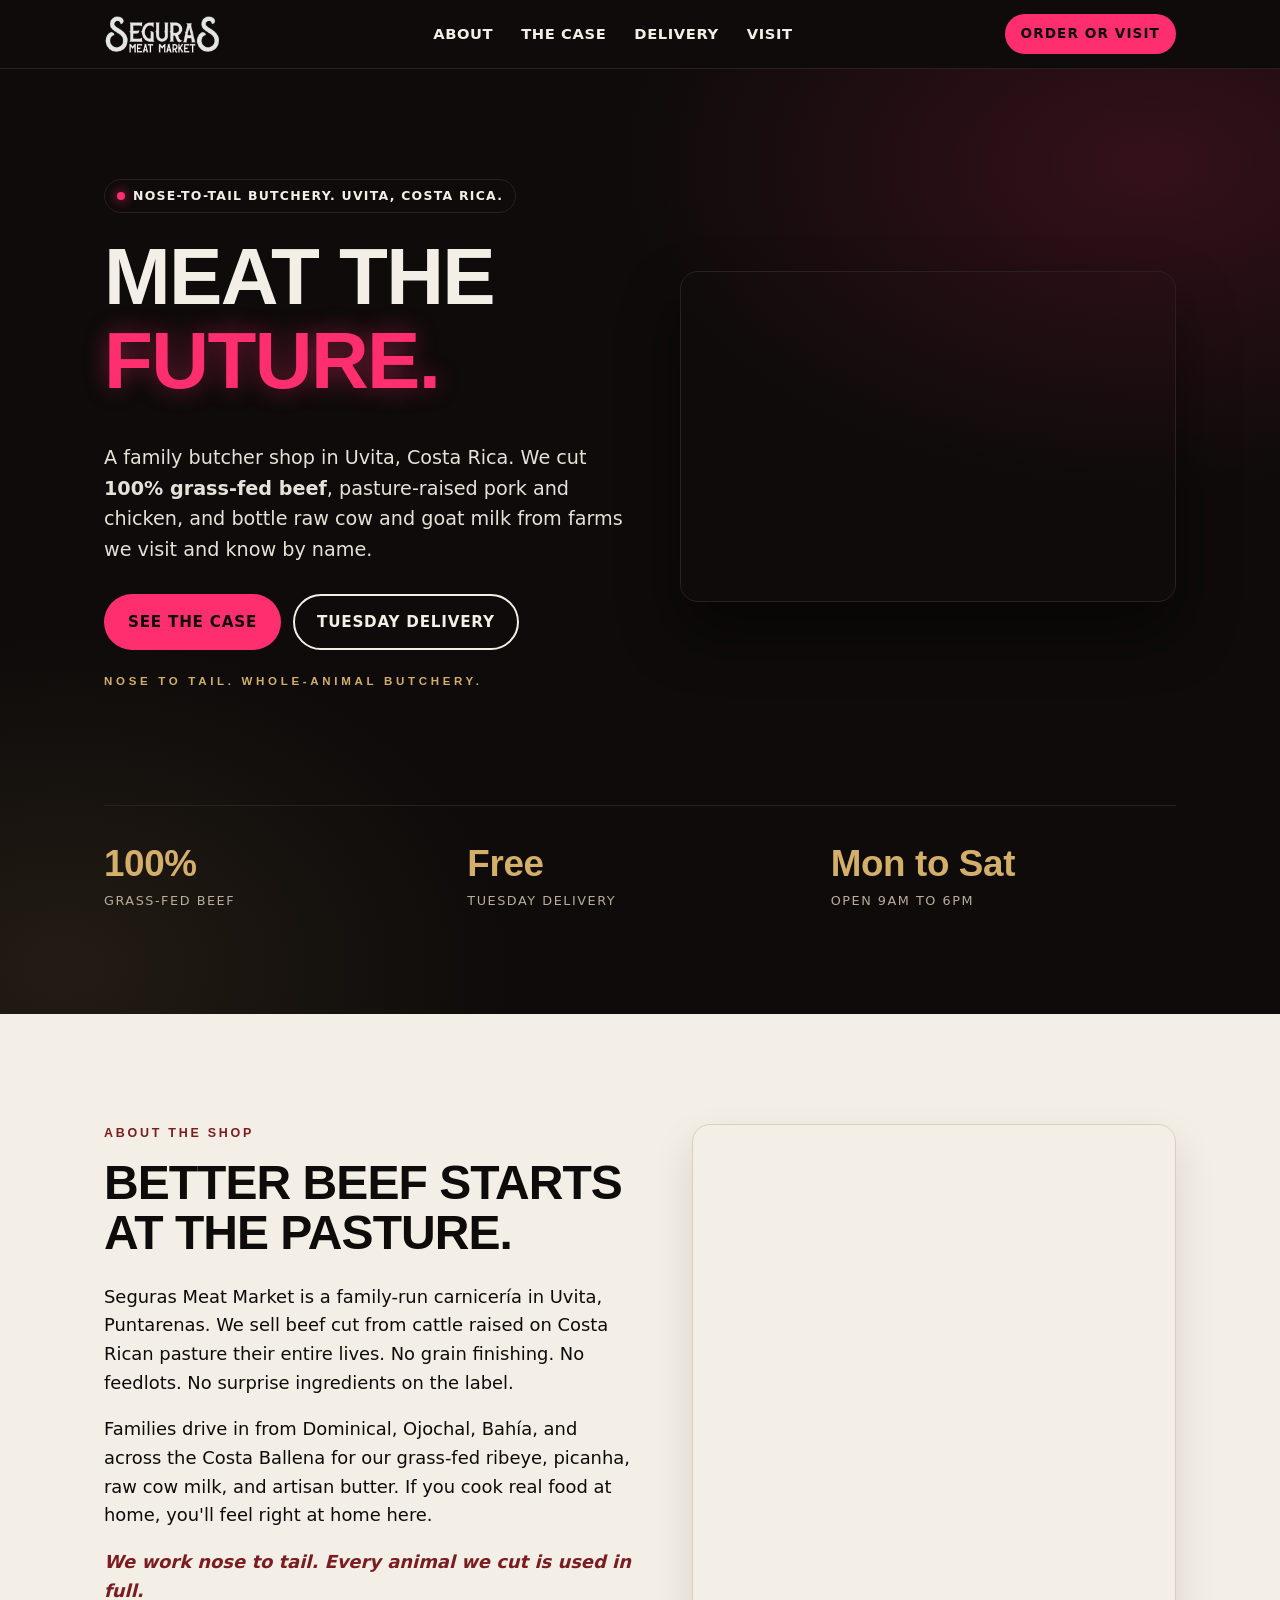
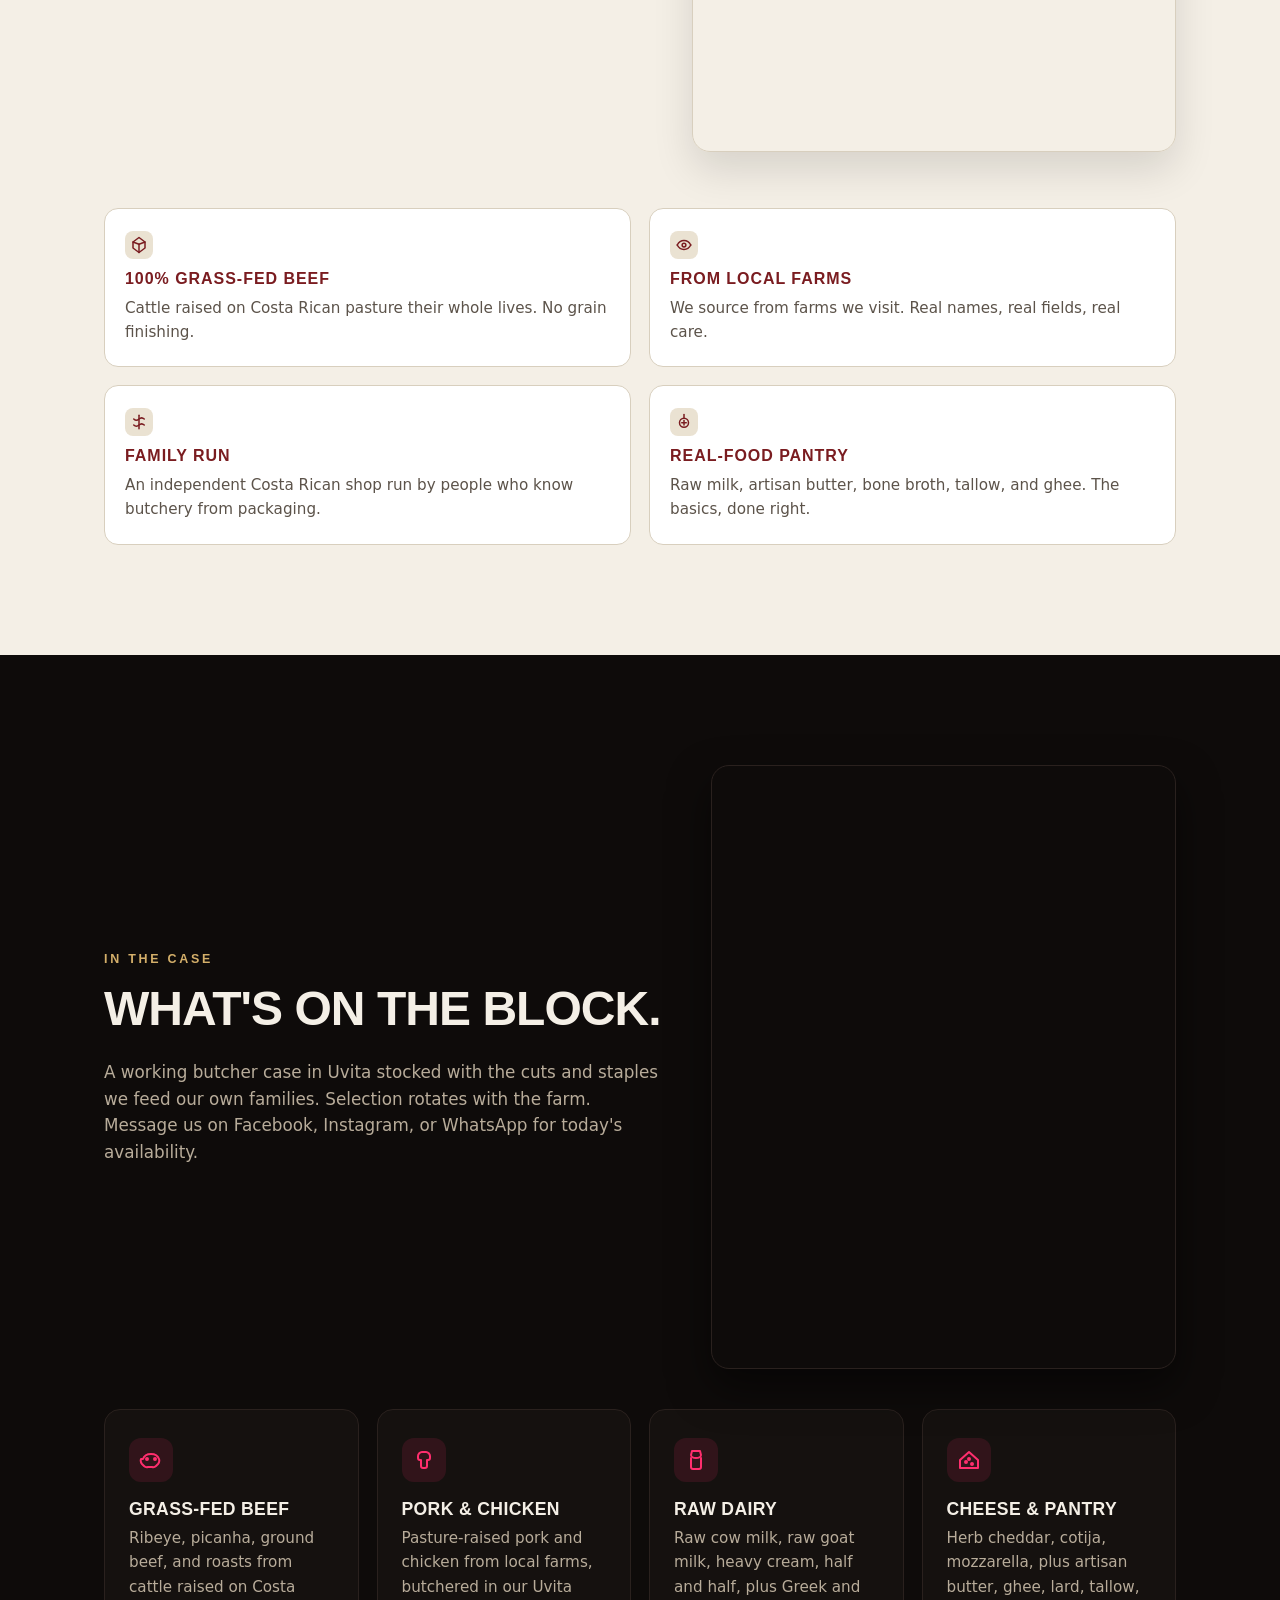
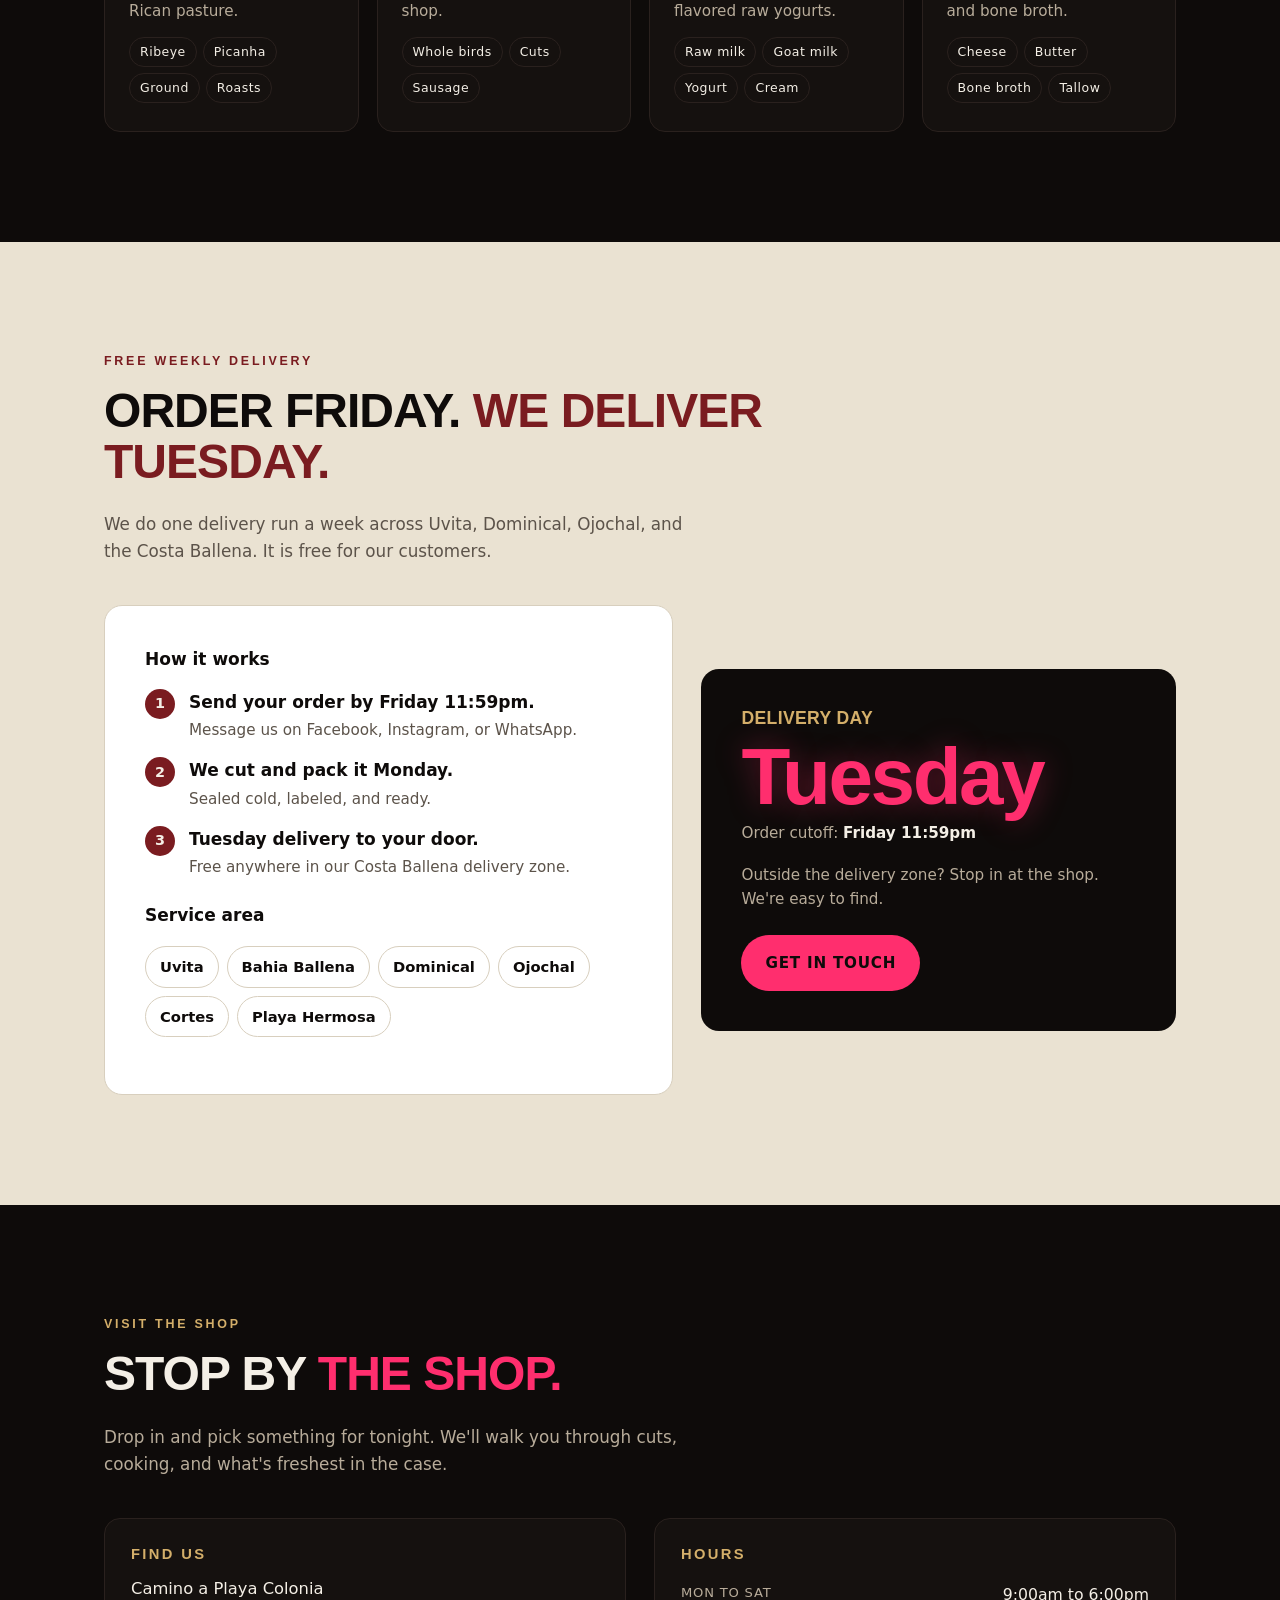
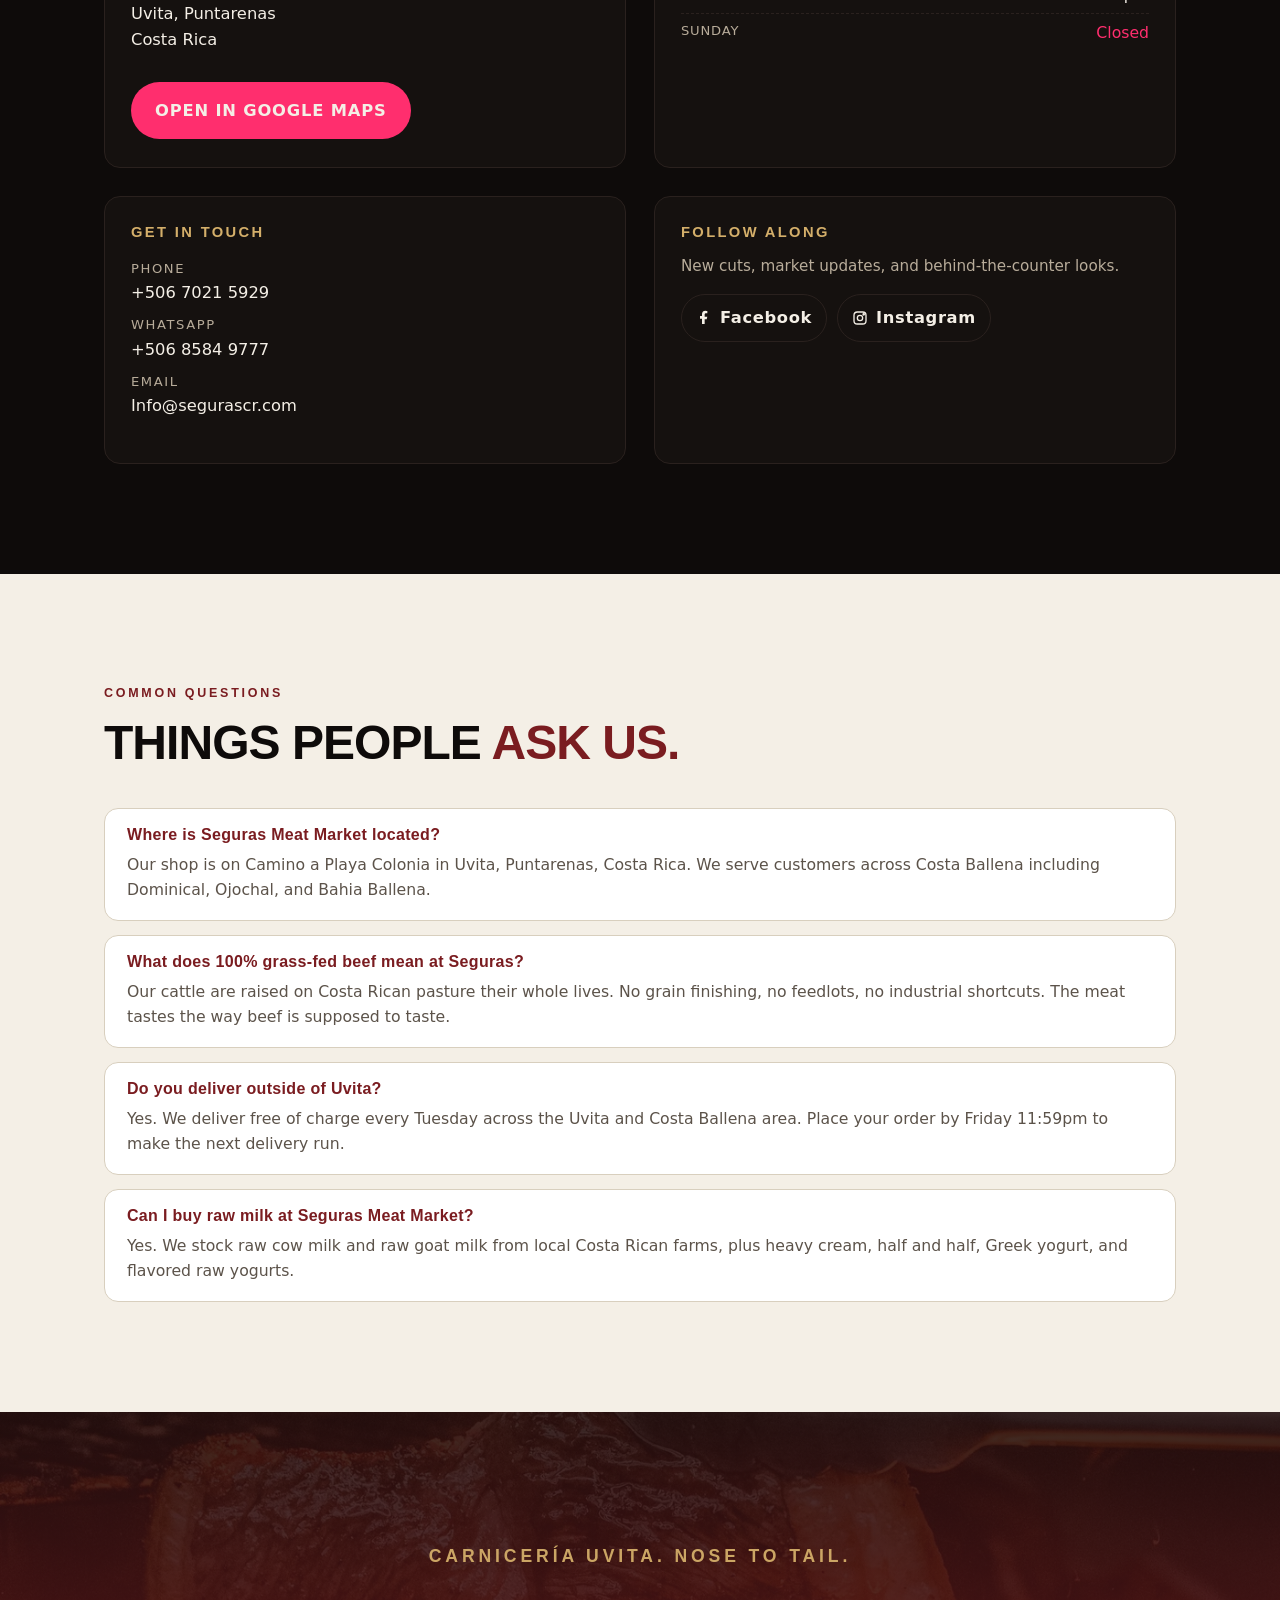
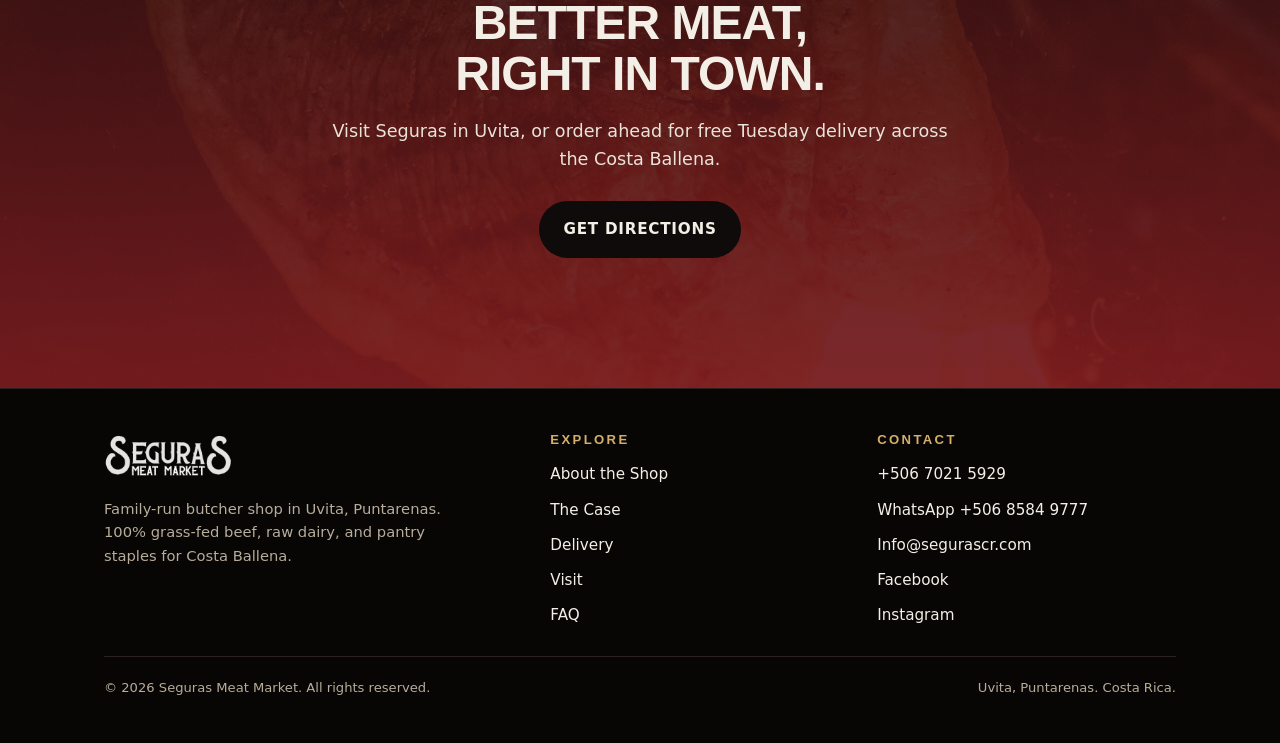
==== index.html @ ddeaae62 "Initial sample site for Seguras Meat Market" ====
<!DOCTYPE html>
<html lang="en">
<head>
  <meta charset="UTF-8">
  <meta name="viewport" content="width=device-width, initial-scale=1.0">

  <title>Seguras Meat Market | Grass-Fed Butcher Shop in Uvita, Costa Rica</title>
  <meta name="description" content="Family-run butcher shop in Uvita, Costa Rica. 100% grass-fed beef, pasture-raised pork and chicken, raw cow and goat milk, artisan cheese, and real-food pantry staples. Free Tuesday delivery across Costa Ballena.">
  <meta name="keywords" content="butcher Uvita, butcher shop Costa Rica, grass-fed beef Costa Rica, carniceria Uvita, raw milk Uvita, Seguras Meat Market, Dominical butcher, Ojochal butcher, Costa Ballena meat market, picanha Costa Rica">
  <meta name="robots" content="index, follow">
  <link rel="canonical" href="https://segurasmeatmarket.pages.dev/">

  <meta property="og:type" content="website">
  <meta property="og:url" content="https://segurasmeatmarket.pages.dev/">
  <meta property="og:title" content="Seguras Meat Market | Grass-Fed Butcher Shop in Uvita, Costa Rica">
  <meta property="og:description" content="Family-run butcher shop in Uvita. 100% grass-fed beef, pasture-raised pork and chicken, raw dairy, and pantry staples for Costa Ballena. Free Tuesday delivery.">
  <meta property="og:image" content="https://segurasmeatmarket.pages.dev/hero-desktop.webp">
  <meta property="og:image:width" content="1440">
  <meta property="og:image:height" content="960">
  <meta property="og:site_name" content="Seguras Meat Market">
  <meta property="og:locale" content="en_US">
  <meta property="og:locale:alternate" content="es_CR">

  <meta name="twitter:card" content="summary_large_image">
  <meta name="twitter:title" content="Seguras Meat Market | Uvita, Costa Rica">
  <meta name="twitter:description" content="100% grass-fed beef, raw dairy, and real-food pantry staples from a family butcher shop in Uvita.">
  <meta name="twitter:image" content="https://segurasmeatmarket.pages.dev/hero-desktop.webp">

  <link rel="icon" type="image/png" href="logo-light.png">

  <style>
    :root {
      --bg-dark: #0E0B0A;
      --bg-dark-2: #15110F;
      --bg-cream: #F4EFE6;
      --bg-cream-2: #EAE2D2;
      --ink: #0E0B0A;
      --ink-muted: #5C534A;
      --paper: #F4EFE6;
      --paper-muted: #B8AC9A;
      --oxblood: #7A1C20;
      --oxblood-2: #5C1418;
      --neon: #FF2E6E;
      --gold: #D4AF6A;
      --border-dark: #2A211E;
      --border-light: #D8CFBE;
      --maxw: 1200px;
      --pad: clamp(20px, 5vw, 64px);
    }

    *, *::before, *::after { box-sizing: border-box; }
    html { -webkit-text-size-adjust: 100%; scroll-behavior: smooth; }
    body {
      margin: 0;
      font-family: -apple-system, BlinkMacSystemFont, "Segoe UI", Roboto, system-ui, sans-serif;
      font-size: 17px;
      line-height: 1.6;
      color: var(--ink);
      background: var(--bg-cream);
      -webkit-font-smoothing: antialiased;
      -moz-osx-font-smoothing: grayscale;
    }

    h1, h2, h3, h4 {
      font-family: "Helvetica Neue", "Arial Black", Impact, sans-serif;
      font-weight: 900;
      letter-spacing: -0.02em;
      line-height: 1.05;
      margin: 0 0 0.5em;
      text-transform: uppercase;
    }
    h1 { font-size: clamp(2.4rem, 7.5vw, 5rem); }
    h2 { font-size: clamp(1.9rem, 4.5vw, 3rem); }
    h3 { font-size: clamp(1.1rem, 1.9vw, 1.35rem); letter-spacing: 0.02em; }
    p { margin: 0 0 1em; }
    a { color: inherit; }
    img { max-width: 100%; height: auto; display: block; }

    .container {
      max-width: var(--maxw);
      margin: 0 auto;
      padding-left: var(--pad);
      padding-right: var(--pad);
    }

    .eyebrow {
      font-family: "Helvetica Neue", "Arial Black", Impact, sans-serif;
      font-weight: 800;
      font-size: 0.78rem;
      letter-spacing: 0.22em;
      text-transform: uppercase;
      color: var(--oxblood);
      margin: 0 0 14px;
    }
    .eyebrow.on-dark { color: var(--gold); }

    /* HEADER */
    .site-header {
      position: sticky;
      top: 0;
      z-index: 50;
      background: var(--bg-dark);
      border-bottom: 1px solid var(--border-dark);
    }
    .site-header .inner {
      display: flex;
      align-items: center;
      justify-content: space-between;
      height: 68px;
      gap: 16px;
    }
    .brand-link {
      display: inline-flex;
      align-items: center;
      text-decoration: none;
    }
    .brand-logo {
      height: 40px;
      width: auto;
    }
    .nav-links {
      display: none;
      gap: 28px;
    }
    @media (min-width: 768px) {
      .nav-links { display: inline-flex; }
    }
    .nav-links a {
      color: var(--paper);
      text-decoration: none;
      font-size: 0.92rem;
      font-weight: 600;
      letter-spacing: 0.04em;
      text-transform: uppercase;
    }
    .nav-links a:hover, .nav-links a:focus-visible { color: var(--gold); }
    .nav-cta {
      display: inline-flex;
      align-items: center;
      padding: 9px 16px;
      background: var(--neon);
      color: var(--bg-dark);
      text-decoration: none;
      font-weight: 800;
      font-size: 0.85rem;
      letter-spacing: 0.08em;
      text-transform: uppercase;
      border-radius: 999px;
    }
    .nav-cta:hover, .nav-cta:focus-visible { background: var(--paper); }

    /* HERO */
    .hero {
      position: relative;
      background: var(--bg-dark);
      color: var(--paper);
      padding: clamp(56px, 9vw, 110px) 0 clamp(56px, 8vw, 110px);
      overflow: hidden;
    }
    .hero::before {
      content: "";
      position: absolute;
      inset: 0;
      background:
        radial-gradient(60% 50% at 90% 10%, rgba(255, 46, 110, 0.16), transparent 70%),
        radial-gradient(50% 50% at 5% 95%, rgba(212, 175, 106, 0.10), transparent 70%);
      pointer-events: none;
    }
    .hero .inner {
      position: relative;
      display: grid;
      grid-template-columns: 1fr;
      gap: clamp(28px, 5vw, 56px);
      align-items: center;
    }
    @media (min-width: 900px) {
      .hero .inner { grid-template-columns: 1.05fr 1fr; }
    }
    .hero-chip {
      display: inline-flex;
      align-items: center;
      gap: 8px;
      padding: 6px 12px;
      border: 1px solid var(--border-dark);
      border-radius: 999px;
      font-size: 0.78rem;
      font-weight: 600;
      letter-spacing: 0.1em;
      text-transform: uppercase;
      color: var(--paper);
      margin-bottom: 22px;
    }
    .hero-chip .dot {
      width: 8px; height: 8px; border-radius: 50%;
      background: var(--neon);
      box-shadow: 0 0 12px var(--neon);
    }
    .hero h1 {
      max-width: 14ch;
    }
    .hero h1 .neon {
      color: var(--neon);
      text-shadow: 0 0 24px rgba(255, 46, 110, 0.45);
    }
    .hero-sub {
      max-width: 52ch;
      font-size: clamp(1.05rem, 1.5vw, 1.2rem);
      color: var(--paper);
      margin-top: 18px;
      opacity: 0.94;
    }
    .hero-actions {
      display: flex;
      flex-wrap: wrap;
      gap: 12px;
      margin-top: 28px;
    }
    .btn {
      display: inline-flex;
      align-items: center;
      gap: 8px;
      padding: 14px 22px;
      border-radius: 999px;
      text-decoration: none;
      font-weight: 800;
      font-size: 0.95rem;
      letter-spacing: 0.05em;
      text-transform: uppercase;
      transition: transform 0.15s ease, background 0.15s ease, color 0.15s ease;
      border: 2px solid transparent;
    }
    .btn-primary { background: var(--neon); color: var(--bg-dark); }
    .btn-primary:hover, .btn-primary:focus-visible { background: var(--paper); transform: translateY(-1px); }
    .btn-ghost { background: transparent; color: var(--paper); border-color: var(--paper); }
    .btn-ghost:hover, .btn-ghost:focus-visible { background: var(--paper); color: var(--bg-dark); }
    .btn-dark { background: var(--bg-dark); color: var(--paper); }
    .btn-dark:hover, .btn-dark:focus-visible { background: var(--oxblood); }

    .hero-image {
      position: relative;
      border-radius: 18px;
      overflow: hidden;
      border: 1px solid var(--border-dark);
      box-shadow: 0 30px 60px rgba(0, 0, 0, 0.45);
    }
    .hero-image img {
      display: block;
      width: 100%;
      height: auto;
      aspect-ratio: 3 / 2;
      object-fit: cover;
    }
    .nose-to-tail {
      display: inline-block;
      font-family: "Helvetica Neue", "Arial Black", Impact, sans-serif;
      font-weight: 800;
      font-size: 0.72rem;
      letter-spacing: 0.32em;
      text-transform: uppercase;
      color: var(--gold);
      margin-top: 22px;
    }

    /* ABOUT IMAGE */
    .about-feature {
      position: relative;
      border-radius: 18px;
      overflow: hidden;
      border: 1px solid var(--border-light);
      box-shadow: 0 18px 40px rgba(0, 0, 0, 0.12);
      align-self: stretch;
    }
    .about-feature img {
      width: 100%;
      height: 100%;
      min-height: 320px;
      object-fit: cover;
      display: block;
    }
    @media (min-width: 900px) {
      .about-grid { grid-template-columns: 1.2fr 1fr; }
    }

    /* PRODUCTS HEADER GRID */
    .products-head-grid {
      display: grid;
      grid-template-columns: 1fr;
      gap: clamp(24px, 4vw, 48px);
      align-items: center;
      margin-bottom: 40px;
    }
    @media (min-width: 900px) {
      .products-head-grid { grid-template-columns: 1.2fr 1fr; }
    }
    .products-image {
      position: relative;
      border-radius: 18px;
      overflow: hidden;
      border: 1px solid var(--border-dark);
      box-shadow: 0 18px 40px rgba(0, 0, 0, 0.5);
    }
    .products-image img { width: 100%; height: auto; display: block; }

    .hero-stats {
      display: grid;
      grid-template-columns: repeat(3, 1fr);
      gap: 18px;
      margin-top: clamp(36px, 6vw, 56px);
      padding-top: clamp(28px, 4vw, 40px);
      border-top: 1px solid var(--border-dark);
      grid-column: 1 / -1;
    }
    .hero-stat .num {
      display: block;
      font-family: "Helvetica Neue", "Arial Black", Impact, sans-serif;
      font-weight: 900;
      font-size: clamp(1.4rem, 3.4vw, 2.3rem);
      color: var(--gold);
      line-height: 1;
      letter-spacing: -0.01em;
    }
    .hero-stat .lbl {
      font-size: 0.8rem;
      letter-spacing: 0.12em;
      text-transform: uppercase;
      color: var(--paper-muted);
      margin-top: 8px;
      display: block;
    }

    /* SECTIONS */
    section { padding: clamp(64px, 9vw, 110px) 0; }
    .section-light { background: var(--bg-cream); color: var(--ink); }
    .section-dark { background: var(--bg-dark); color: var(--paper); }
    .section-cream-2 { background: var(--bg-cream-2); color: var(--ink); }

    .section-head { max-width: 64ch; margin-bottom: 40px; }
    .section-head h2 .accent { color: var(--oxblood); }
    .section-dark .section-head h2 .accent { color: var(--neon); }

    /* ABOUT */
    .about-grid {
      display: grid;
      grid-template-columns: 1fr;
      gap: clamp(28px, 5vw, 56px);
      align-items: start;
    }
    @media (min-width: 900px) {
      .about-grid { grid-template-columns: 1.1fr 1fr; }
    }
    .about-lede {
      font-size: clamp(1.05rem, 1.4vw, 1.18rem);
      color: var(--ink);
      max-width: 52ch;
    }
    .pillars {
      display: grid;
      grid-template-columns: 1fr;
      gap: 18px;
    }
    @media (min-width: 540px) {
      .pillars { grid-template-columns: 1fr 1fr; }
    }
    .pillar {
      background: #fff;
      border: 1px solid var(--border-light);
      border-radius: 14px;
      padding: 22px 20px;
    }
    .pillar h3 {
      font-size: 1rem;
      letter-spacing: 0.06em;
      color: var(--oxblood);
      margin-bottom: 8px;
    }
    .pillar p {
      margin: 0;
      color: var(--ink-muted);
      font-size: 0.95rem;
    }
    .pillar-icon {
      width: 28px; height: 28px;
      display: inline-flex; align-items: center; justify-content: center;
      background: var(--bg-cream-2);
      border-radius: 8px;
      margin-bottom: 12px;
      color: var(--oxblood);
    }
    .pillar-icon svg { width: 18px; height: 18px; }

    /* PRODUCTS */
    .products-grid {
      display: grid;
      grid-template-columns: 1fr;
      gap: 18px;
    }
    @media (min-width: 640px) {
      .products-grid { grid-template-columns: 1fr 1fr; }
    }
    @media (min-width: 1024px) {
      .products-grid { grid-template-columns: repeat(4, 1fr); }
    }
    .product-card {
      background: var(--bg-dark-2);
      border: 1px solid var(--border-dark);
      border-radius: 16px;
      padding: 28px 24px;
      transition: transform 0.18s ease, border-color 0.18s ease;
    }
    .product-card:hover { transform: translateY(-3px); border-color: var(--neon); }
    .product-icon {
      width: 44px; height: 44px;
      display: inline-flex; align-items: center; justify-content: center;
      background: rgba(255, 46, 110, 0.12);
      border-radius: 12px;
      color: var(--neon);
      margin-bottom: 18px;
    }
    .product-icon svg { width: 24px; height: 24px; }
    .product-card h3 {
      color: var(--paper);
      font-size: 1.1rem;
      margin-bottom: 8px;
    }
    .product-card p {
      color: var(--paper-muted);
      font-size: 0.95rem;
      margin: 0;
    }
    .product-card ul {
      margin: 14px 0 0;
      padding: 0;
      list-style: none;
      display: flex;
      flex-wrap: wrap;
      gap: 6px;
    }
    .product-card li {
      font-size: 0.78rem;
      letter-spacing: 0.04em;
      padding: 4px 10px;
      border: 1px solid var(--border-dark);
      border-radius: 999px;
      color: var(--paper);
    }

    /* DELIVERY */
    .delivery {
      display: grid;
      grid-template-columns: 1fr;
      gap: 28px;
    }
    @media (min-width: 900px) {
      .delivery { grid-template-columns: 1.2fr 1fr; align-items: center; }
    }
    .delivery-card {
      background: #fff;
      border: 1px solid var(--border-light);
      border-radius: 18px;
      padding: clamp(24px, 4vw, 40px);
    }
    .delivery-steps {
      list-style: none;
      counter-reset: step;
      margin: 16px 0 0;
      padding: 0;
      display: grid;
      gap: 14px;
    }
    .delivery-steps li {
      counter-increment: step;
      display: flex;
      gap: 14px;
      align-items: flex-start;
    }
    .delivery-steps li::before {
      content: counter(step);
      flex-shrink: 0;
      width: 30px; height: 30px;
      background: var(--oxblood);
      color: var(--paper);
      border-radius: 50%;
      display: inline-flex;
      align-items: center;
      justify-content: center;
      font-weight: 800;
      font-size: 0.9rem;
    }
    .delivery-aside {
      background: var(--bg-dark);
      color: var(--paper);
      border-radius: 18px;
      padding: clamp(24px, 4vw, 40px);
    }
    .delivery-aside h3 { color: var(--gold); font-size: 1.1rem; }
    .delivery-aside .big-day {
      font-family: "Helvetica Neue", "Arial Black", Impact, sans-serif;
      font-weight: 900;
      font-size: clamp(3rem, 8vw, 5rem);
      line-height: 1;
      letter-spacing: -0.03em;
      color: var(--neon);
      text-shadow: 0 0 30px rgba(255, 46, 110, 0.35);
      margin: 6px 0 4px;
    }
    .delivery-aside .cutoff {
      color: var(--paper-muted);
      font-size: 0.95rem;
    }

    /* VISIT */
    .visit-grid {
      display: grid;
      grid-template-columns: 1fr;
      gap: 28px;
    }
    @media (min-width: 900px) {
      .visit-grid { grid-template-columns: 1fr 1fr; }
    }
    .info-block {
      background: var(--bg-dark-2);
      border: 1px solid var(--border-dark);
      border-radius: 16px;
      padding: 28px 26px;
    }
    .info-block h3 {
      color: var(--gold);
      font-size: 0.92rem;
      letter-spacing: 0.16em;
      margin-bottom: 14px;
    }
    .info-block p, .info-block a {
      color: var(--paper);
      text-decoration: none;
      font-size: 1.02rem;
      line-height: 1.55;
    }
    .info-block a:hover, .info-block a:focus-visible { color: var(--neon); }
    .hours-list { list-style: none; padding: 0; margin: 0; }
    .hours-list li {
      display: flex;
      justify-content: space-between;
      padding: 6px 0;
      border-bottom: 1px dashed var(--border-dark);
      color: var(--paper);
      font-size: 0.98rem;
    }
    .hours-list li:last-child { border-bottom: none; }
    .hours-list .day { color: var(--paper-muted); letter-spacing: 0.06em; text-transform: uppercase; font-size: 0.82rem; }
    .closed { color: var(--neon); }

    .socials {
      display: flex;
      gap: 10px;
      margin-top: 16px;
      flex-wrap: wrap;
    }
    .social-link {
      display: inline-flex;
      align-items: center;
      gap: 8px;
      padding: 10px 14px;
      border: 1px solid var(--border-dark);
      border-radius: 999px;
      color: var(--paper);
      text-decoration: none;
      font-size: 0.88rem;
      font-weight: 600;
      letter-spacing: 0.04em;
    }
    .social-link:hover, .social-link:focus-visible { border-color: var(--neon); color: var(--neon); }
    .social-link svg { width: 16px; height: 16px; }

    /* FAQ */
    .faq-list { display: grid; gap: 14px; }
    .faq-item {
      background: #fff;
      border: 1px solid var(--border-light);
      border-radius: 14px;
      padding: 18px 22px;
    }
    .faq-item h3 {
      font-size: 1rem;
      color: var(--oxblood);
      letter-spacing: 0.02em;
      margin-bottom: 8px;
      text-transform: none;
    }
    .faq-item p {
      color: var(--ink-muted);
      font-size: 0.98rem;
      margin: 0;
    }

    /* SERVICE AREA */
    .area-list {
      display: flex;
      flex-wrap: wrap;
      gap: 8px;
      margin-top: 16px;
      padding: 0;
      list-style: none;
    }
    .area-list li {
      padding: 8px 14px;
      background: #fff;
      border: 1px solid var(--border-light);
      border-radius: 999px;
      font-size: 0.92rem;
      font-weight: 600;
      color: var(--ink);
    }

    /* CLOSING BAND */
    .closing-band {
      position: relative;
      background-color: var(--oxblood-2);
      color: var(--paper);
      padding: clamp(72px, 11vw, 130px) 0;
      text-align: center;
      overflow: hidden;
      isolation: isolate;
    }
    .closing-band::before {
      content: "";
      position: absolute;
      inset: 0;
      background-image: url('fire-sm.webp');
      background-size: cover;
      background-position: center;
      opacity: 0.35;
      z-index: -2;
    }
    .closing-band::after {
      content: "";
      position: absolute;
      inset: 0;
      background: linear-gradient(180deg, rgba(14, 11, 10, 0.65), rgba(122, 28, 32, 0.85));
      z-index: -1;
    }
    @media (min-width: 900px) {
      .closing-band::before { background-image: url('fire-md.webp'); }
    }
    .closing-band h2 {
      max-width: 20ch;
      margin: 0 auto 18px;
      color: var(--paper);
    }
    .closing-band p {
      max-width: 56ch;
      margin: 0 auto 28px;
      font-size: 1.1rem;
      opacity: 0.94;
    }

    /* FOOTER */
    footer.site-footer {
      background: #070605;
      color: var(--paper-muted);
      padding: 44px 0 32px;
      border-top: 1px solid var(--border-dark);
    }
    .footer-grid {
      display: grid;
      grid-template-columns: 1fr;
      gap: 28px;
      margin-bottom: 28px;
    }
    @media (min-width: 700px) {
      .footer-grid { grid-template-columns: 1.4fr 1fr 1fr; }
    }
    .footer-brand-block .brand-logo { height: 44px; filter: none; }
    .footer-brand-block p {
      margin-top: 12px;
      color: var(--paper-muted);
      font-size: 0.92rem;
      max-width: 38ch;
    }
    .site-footer h3 {
      font-size: 0.82rem;
      letter-spacing: 0.18em;
      color: var(--gold);
      margin-bottom: 14px;
    }
    .site-footer ul { list-style: none; padding: 0; margin: 0; display: grid; gap: 8px; }
    .site-footer a { color: var(--paper); text-decoration: none; font-size: 0.95rem; }
    .site-footer a:hover, .site-footer a:focus-visible { color: var(--neon); }
    .footer-bar {
      border-top: 1px solid var(--border-dark);
      padding-top: 20px;
      font-size: 0.82rem;
      color: var(--paper-muted);
      display: flex;
      flex-wrap: wrap;
      justify-content: space-between;
      gap: 8px;
    }

    /* FOCUS */
    a:focus-visible, button:focus-visible, .btn:focus-visible, .nav-cta:focus-visible {
      outline: 2px solid var(--gold);
      outline-offset: 3px;
    }

    @media (prefers-reduced-motion: reduce) {
      html { scroll-behavior: auto; }
      * { transition: none !important; }
    }
  </style>

  <script type="application/ld+json">
  {
    "@context": "https://schema.org",
    "@type": "LocalBusiness",
    "@id": "https://segurasmeatmarket.pages.dev/#business",
    "name": "Seguras Meat Market",
    "alternateName": ["Seguras Butcher", "Carniceria Seguras"],
    "description": "Family-run butcher shop in Uvita, Costa Rica selling 100% grass-fed beef, pasture-raised pork and chicken, raw cow and goat milk, artisan cheese, and real-food pantry staples to Costa Ballena.",
    "url": "https://segurasmeatmarket.pages.dev/",
    "telephone": "+50670215929",
    "email": "Info@segurascr.com",
    "image": "https://segurasmeatmarket.pages.dev/hero-desktop.webp",
    "logo": "https://segurasmeatmarket.pages.dev/logo-light.png",
    "address": {
      "@type": "PostalAddress",
      "streetAddress": "Camino a Playa Colonia",
      "addressLocality": "Uvita",
      "addressRegion": "Puntarenas",
      "addressCountry": "CR"
    },
    "areaServed": [
      { "@type": "City", "name": "Uvita" },
      { "@type": "City", "name": "Dominical" },
      { "@type": "City", "name": "Ojochal" },
      { "@type": "City", "name": "Bahia Ballena" },
      { "@type": "AdministrativeArea", "name": "Costa Ballena" }
    ],
    "openingHoursSpecification": [{
      "@type": "OpeningHoursSpecification",
      "dayOfWeek": ["Monday", "Tuesday", "Wednesday", "Thursday", "Friday", "Saturday"],
      "opens": "09:00",
      "closes": "18:00"
    }],
    "priceRange": "$$",
    "sameAs": [
      "https://www.facebook.com/segurasbutcher/",
      "https://www.instagram.com/segurasmeatmarket/"
    ]
  }
  </script>

  <script type="application/ld+json">
  {
    "@context": "https://schema.org",
    "@type": "FAQPage",
    "mainEntity": [
      {
        "@type": "Question",
        "name": "Where is Seguras Meat Market located?",
        "acceptedAnswer": {
          "@type": "Answer",
          "text": "Seguras Meat Market is on Camino a Playa Colonia in Uvita, Puntarenas, Costa Rica. We serve customers across Costa Ballena including Dominical, Ojochal, and Bahia Ballena."
        }
      },
      {
        "@type": "Question",
        "name": "What does 100% grass-fed beef mean at Seguras?",
        "acceptedAnswer": {
          "@type": "Answer",
          "text": "Our cattle are raised on Costa Rican pasture their whole lives. No grain finishing, no feedlots, no industrial shortcuts. The meat tastes the way beef is supposed to taste."
        }
      },
      {
        "@type": "Question",
        "name": "Do you deliver outside of Uvita?",
        "acceptedAnswer": {
          "@type": "Answer",
          "text": "Yes. We deliver free of charge every Tuesday across the Uvita and Costa Ballena area. Place your order by Friday 11:59pm to make the next delivery run."
        }
      },
      {
        "@type": "Question",
        "name": "Can I buy raw milk at Seguras Meat Market?",
        "acceptedAnswer": {
          "@type": "Answer",
          "text": "Yes. We stock raw cow milk and raw goat milk from local Costa Rican farms, plus heavy cream, half and half, Greek yogurt, and flavored raw yogurts."
        }
      }
    ]
  }
  </script>
</head>
<body>

<header class="site-header">
  <div class="container inner">
    <a href="#top" class="brand-link" aria-label="Seguras Meat Market home">
      <img src="logo-dark.png" alt="Seguras Meat Market" class="brand-logo" width="180" height="40">
    </a>
    <nav class="nav-links" aria-label="Main navigation">
      <a href="#about">About</a>
      <a href="#products">The Case</a>
      <a href="#delivery">Delivery</a>
      <a href="#visit">Visit</a>
    </nav>
    <a href="#visit" class="nav-cta">Order or Visit</a>
  </div>
</header>

<main id="top">

  <!-- HERO -->
  <section class="hero" aria-labelledby="hero-title">
    <div class="container inner">
      <div class="hero-text">
        <span class="hero-chip"><span class="dot" aria-hidden="true"></span> Nose-to-Tail Butchery. Uvita, Costa Rica.</span>
        <h1 id="hero-title">
          Meat the<br><span class="neon">future.</span>
        </h1>
        <p class="hero-sub">
          A family butcher shop in Uvita, Costa Rica. We cut <strong>100% grass-fed beef</strong>, pasture-raised pork and chicken, and bottle raw cow and goat milk from farms we visit and know by name.
        </p>
        <div class="hero-actions">
          <a href="#products" class="btn btn-primary">See the Case</a>
          <a href="#delivery" class="btn btn-ghost">Tuesday Delivery</a>
        </div>
        <span class="nose-to-tail">Nose to Tail. Whole-Animal Butchery.</span>
      </div>

      <div class="hero-image">
        <picture>
          <source type="image/webp" media="(min-width: 900px)"
                  srcset="hero-desktop.webp 1440w, hero-tablet.webp 1024w"
                  sizes="(min-width: 1200px) 540px, 50vw">
          <source type="image/webp" srcset="hero-mobile.webp 640w" sizes="100vw">
          <img src="hero-mobile.webp"
               alt="Grass-fed t-bone steak on butcher paper with cast iron skillet, cleaver, rosemary, and spices"
               width="1440" height="960"
               loading="eager" decoding="async" fetchpriority="high">
        </picture>
      </div>

      <div class="hero-stats" role="list">
        <div class="hero-stat" role="listitem">
          <span class="num">100%</span>
          <span class="lbl">Grass-Fed Beef</span>
        </div>
        <div class="hero-stat" role="listitem">
          <span class="num">Free</span>
          <span class="lbl">Tuesday Delivery</span>
        </div>
        <div class="hero-stat" role="listitem">
          <span class="num">Mon to Sat</span>
          <span class="lbl">Open 9am to 6pm</span>
        </div>
      </div>
    </div>
  </section>

  <!-- ABOUT -->
  <section id="about" class="section-light" aria-labelledby="about-title">
    <div class="container">
      <div class="about-grid">
        <div>
          <p class="eyebrow">About the Shop</p>
          <h2 id="about-title">Better beef starts <span class="accent">at the pasture.</span></h2>
          <p class="about-lede">
            Seguras Meat Market is a family-run carnicería in Uvita, Puntarenas. We sell beef cut from cattle raised on Costa Rican pasture their entire lives. No grain finishing. No feedlots. No surprise ingredients on the label.
          </p>
          <p class="about-lede">
            Families drive in from Dominical, Ojochal, Bahía, and across the Costa Ballena for our grass-fed ribeye, picanha, raw cow milk, and artisan butter. If you cook real food at home, you'll feel right at home here.
          </p>
          <p class="about-lede" style="font-style: italic; color: var(--oxblood); font-weight: 600;">
            We work nose to tail. Every animal we cut is used in full.
          </p>
        </div>
        <div class="about-feature">
          <picture>
            <source type="image/webp" media="(min-width: 900px)" srcset="craft-md.webp">
            <img src="craft-sm.webp"
                 alt="Seguras butcher hand-rolling grass-fed beef meatballs over a plate marked with the Seguras Nose to Tail logo"
                 width="900" height="1169" loading="lazy" decoding="async">
          </picture>
        </div>
      </div>

      <div class="pillars" aria-label="What sets us apart" style="margin-top: clamp(28px, 5vw, 56px);">
          <div class="pillar">
            <span class="pillar-icon" aria-hidden="true">
              <svg viewBox="0 0 24 24" fill="none" stroke="currentColor" stroke-width="2" stroke-linecap="round" stroke-linejoin="round"><path d="M12 2 L4 8 v8 l8 6 8-6 V8 Z"/><path d="M12 22 V11"/><path d="M4 8 l8 3 8-3"/></svg>
            </span>
            <h3>100% Grass-Fed Beef</h3>
            <p>Cattle raised on Costa Rican pasture their whole lives. No grain finishing.</p>
          </div>
          <div class="pillar">
            <span class="pillar-icon" aria-hidden="true">
              <svg viewBox="0 0 24 24" fill="none" stroke="currentColor" stroke-width="2" stroke-linecap="round" stroke-linejoin="round"><path d="M3 12c4-8 14-8 18 0"/><path d="M3 12c4 8 14 8 18 0"/><circle cx="12" cy="12" r="2.5"/></svg>
            </span>
            <h3>From Local Farms</h3>
            <p>We source from farms we visit. Real names, real fields, real care.</p>
          </div>
          <div class="pillar">
            <span class="pillar-icon" aria-hidden="true">
              <svg viewBox="0 0 24 24" fill="none" stroke="currentColor" stroke-width="2" stroke-linecap="round" stroke-linejoin="round"><path d="M12 3v18"/><path d="M5 8c2 2 5 2 7 0s5-2 7 0"/><path d="M5 16c2 2 5 2 7 0s5-2 7 0"/></svg>
            </span>
            <h3>Family Run</h3>
            <p>An independent Costa Rican shop run by people who know butchery from packaging.</p>
          </div>
          <div class="pillar">
            <span class="pillar-icon" aria-hidden="true">
              <svg viewBox="0 0 24 24" fill="none" stroke="currentColor" stroke-width="2" stroke-linecap="round" stroke-linejoin="round"><path d="M12 2v4"/><circle cx="12" cy="13" r="6"/><path d="M9 13h6"/><path d="M12 10v6"/></svg>
            </span>
            <h3>Real-Food Pantry</h3>
            <p>Raw milk, artisan butter, bone broth, tallow, and ghee. The basics, done right.</p>
          </div>
      </div>
    </div>
  </section>

  <!-- PRODUCTS -->
  <section id="products" class="section-dark" aria-labelledby="products-title">
    <div class="container">
      <div class="products-head-grid">
        <div>
          <p class="eyebrow on-dark">In the Case</p>
          <h2 id="products-title">What's <span class="accent">on the block.</span></h2>
          <p style="color: var(--paper-muted); font-size: 1.05rem; max-width: 60ch;">
            A working butcher case in Uvita stocked with the cuts and staples we feed our own families. Selection rotates with the farm. Message us on Facebook, Instagram, or WhatsApp for today's availability.
          </p>
        </div>
        <div class="products-image">
          <picture>
            <source type="image/webp" media="(min-width: 900px)" srcset="cuts-md.webp">
            <img src="cuts-sm.webp"
                 alt="Overhead view of grass-fed beef and pasture-raised pork cuts on a Seguras butcher tray with fresh herbs and vegetables"
                 width="900" height="1169" loading="lazy" decoding="async">
          </picture>
        </div>
      </div>

      <div class="products-grid">
        <article class="product-card">
          <span class="product-icon" aria-hidden="true">
            <svg viewBox="0 0 24 24" fill="none" stroke="currentColor" stroke-width="2" stroke-linecap="round" stroke-linejoin="round"><path d="M4 11c1-3 4-5 8-5s7 2 8 5c.6 1.8.2 3.6-1 5l-2 2c-1 1-2.5 1.4-4 1H9c-1.5.4-3 0-4-1l-2-2c-1.2-1.4-1.6-3.2-1-5Z"/><circle cx="8" cy="11" r="1"/><circle cx="16" cy="11" r="1"/></svg>
          </span>
          <h3>Grass-Fed Beef</h3>
          <p>Ribeye, picanha, ground beef, and roasts from cattle raised on Costa Rican pasture.</p>
          <ul aria-label="Beef cuts">
            <li>Ribeye</li><li>Picanha</li><li>Ground</li><li>Roasts</li>
          </ul>
        </article>

        <article class="product-card">
          <span class="product-icon" aria-hidden="true">
            <svg viewBox="0 0 24 24" fill="none" stroke="currentColor" stroke-width="2" stroke-linecap="round" stroke-linejoin="round"><path d="M6 8c0-2 2-4 4-4h4c2 0 4 2 4 4v2c0 1-1 2-2 2h-1v6c0 1-1 2-2 2h-2c-1 0-2-1-2-2v-6H8c-1 0-2-1-2-2Z"/></svg>
          </span>
          <h3>Pork &amp; Chicken</h3>
          <p>Pasture-raised pork and chicken from local farms, butchered in our Uvita shop.</p>
          <ul aria-label="Pork and chicken">
            <li>Whole birds</li><li>Cuts</li><li>Sausage</li>
          </ul>
        </article>

        <article class="product-card">
          <span class="product-icon" aria-hidden="true">
            <svg viewBox="0 0 24 24" fill="none" stroke="currentColor" stroke-width="2" stroke-linecap="round" stroke-linejoin="round"><path d="M8 3h8l1 4c0 1.5-2 3-5 3s-5-1.5-5-3l1-4Z"/><path d="M7 10v9c0 1 1 2 2 2h6c1 0 2-1 2-2v-9"/></svg>
          </span>
          <h3>Raw Dairy</h3>
          <p>Raw cow milk, raw goat milk, heavy cream, half and half, plus Greek and flavored raw yogurts.</p>
          <ul aria-label="Dairy">
            <li>Raw milk</li><li>Goat milk</li><li>Yogurt</li><li>Cream</li>
          </ul>
        </article>

        <article class="product-card">
          <span class="product-icon" aria-hidden="true">
            <svg viewBox="0 0 24 24" fill="none" stroke="currentColor" stroke-width="2" stroke-linecap="round" stroke-linejoin="round"><path d="M3 12 12 4l9 8v8H3z"/><circle cx="9" cy="14" r="1"/><circle cx="15" cy="16" r="1"/><circle cx="12" cy="11" r="1"/></svg>
          </span>
          <h3>Cheese &amp; Pantry</h3>
          <p>Herb cheddar, cotija, mozzarella, plus artisan butter, ghee, lard, tallow, and bone broth.</p>
          <ul aria-label="Pantry">
            <li>Cheese</li><li>Butter</li><li>Bone broth</li><li>Tallow</li>
          </ul>
        </article>
      </div>
    </div>
  </section>

  <!-- DELIVERY -->
  <section id="delivery" class="section-cream-2" aria-labelledby="delivery-title">
    <div class="container">
      <div class="section-head">
        <p class="eyebrow">Free Weekly Delivery</p>
        <h2 id="delivery-title">Order Friday. <span class="accent">We deliver Tuesday.</span></h2>
        <p style="color: var(--ink-muted); font-size: 1.05rem; max-width: 56ch;">
          We do one delivery run a week across Uvita, Dominical, Ojochal, and the Costa Ballena. It is free for our customers.
        </p>
      </div>

      <div class="delivery">
        <div class="delivery-card">
          <p style="margin: 0 0 6px; font-weight: 700;">How it works</p>
          <ol class="delivery-steps">
            <li>
              <div>
                <strong>Send your order by Friday 11:59pm.</strong><br>
                <span style="color: var(--ink-muted); font-size: 0.95rem;">Message us on Facebook, Instagram, or WhatsApp.</span>
              </div>
            </li>
            <li>
              <div>
                <strong>We cut and pack it Monday.</strong><br>
                <span style="color: var(--ink-muted); font-size: 0.95rem;">Sealed cold, labeled, and ready.</span>
              </div>
            </li>
            <li>
              <div>
                <strong>Tuesday delivery to your door.</strong><br>
                <span style="color: var(--ink-muted); font-size: 0.95rem;">Free anywhere in our Costa Ballena delivery zone.</span>
              </div>
            </li>
          </ol>

          <p style="margin-top: 22px; font-weight: 700;">Service area</p>
          <ul class="area-list" aria-label="Towns we deliver to">
            <li>Uvita</li>
            <li>Bahia Ballena</li>
            <li>Dominical</li>
            <li>Ojochal</li>
            <li>Cortes</li>
            <li>Playa Hermosa</li>
          </ul>
        </div>

        <aside class="delivery-aside">
          <h3>Delivery Day</h3>
          <div class="big-day" aria-hidden="true">Tuesday</div>
          <p class="cutoff">Order cutoff: <strong style="color: var(--paper);">Friday 11:59pm</strong></p>
          <p style="color: var(--paper-muted); font-size: 0.95rem; margin-top: 18px;">
            Outside the delivery zone? Stop in at the shop. We're easy to find.
          </p>
          <a href="#visit" class="btn btn-primary" style="margin-top: 8px;">Get In Touch</a>
        </aside>
      </div>
    </div>
  </section>

  <!-- VISIT -->
  <section id="visit" class="section-dark" aria-labelledby="visit-title">
    <div class="container">
      <div class="section-head">
        <p class="eyebrow on-dark">Visit the Shop</p>
        <h2 id="visit-title">Stop by <span class="accent">the shop.</span></h2>
        <p style="color: var(--paper-muted); font-size: 1.05rem; max-width: 56ch;">
          Drop in and pick something for tonight. We'll walk you through cuts, cooking, and what's freshest in the case.
        </p>
      </div>

      <div class="visit-grid">
        <div class="info-block">
          <h3>Find Us</h3>
          <p>
            Camino a Playa Colonia<br>
            Uvita, Puntarenas<br>
            Costa Rica
          </p>
          <a class="btn btn-primary" style="margin-top: 14px;"
             href="https://www.google.com/maps/search/?api=1&query=Seguras+Meat+Market+Uvita+Costa+Rica"
             target="_blank" rel="noopener">Open in Google Maps</a>
        </div>

        <div class="info-block">
          <h3>Hours</h3>
          <ul class="hours-list">
            <li><span class="day">Mon to Sat</span><span>9:00am to 6:00pm</span></li>
            <li><span class="day">Sunday</span><span class="closed">Closed</span></li>
          </ul>
        </div>

        <div class="info-block">
          <h3>Get In Touch</h3>
          <p style="margin-bottom: 6px;">
            <span style="color: var(--paper-muted); font-size: 0.82rem; letter-spacing: 0.12em; text-transform: uppercase;">Phone</span><br>
            <a href="tel:+50670215929">+506 7021 5929</a>
          </p>
          <p style="margin-bottom: 6px;">
            <span style="color: var(--paper-muted); font-size: 0.82rem; letter-spacing: 0.12em; text-transform: uppercase;">WhatsApp</span><br>
            <a href="tel:+50685849777">+506 8584 9777</a>
          </p>
          <p>
            <span style="color: var(--paper-muted); font-size: 0.82rem; letter-spacing: 0.12em; text-transform: uppercase;">Email</span><br>
            <a href="mailto:Info@segurascr.com">Info@segurascr.com</a>
          </p>
        </div>

        <div class="info-block">
          <h3>Follow Along</h3>
          <p style="color: var(--paper-muted); font-size: 0.95rem; margin-bottom: 4px;">
            New cuts, market updates, and behind-the-counter looks.
          </p>
          <div class="socials">
            <a class="social-link" href="https://www.facebook.com/segurasbutcher/" target="_blank" rel="noopener" aria-label="Seguras Meat Market on Facebook">
              <svg viewBox="0 0 24 24" fill="currentColor" aria-hidden="true"><path d="M13 22v-8h3l1-4h-4V7c0-1 .5-2 2-2h2V1.5C16.5 1.4 15.3 1 14 1c-2.8 0-5 1.7-5 5v3H6v4h3v8h4Z"/></svg>
              Facebook
            </a>
            <a class="social-link" href="https://www.instagram.com/segurasmeatmarket/" target="_blank" rel="noopener" aria-label="Seguras Meat Market on Instagram">
              <svg viewBox="0 0 24 24" fill="none" stroke="currentColor" stroke-width="2" stroke-linecap="round" stroke-linejoin="round" aria-hidden="true"><rect x="3" y="3" width="18" height="18" rx="5"/><circle cx="12" cy="12" r="4"/><circle cx="17.5" cy="6.5" r="1" fill="currentColor"/></svg>
              Instagram
            </a>
          </div>
        </div>
      </div>
    </div>
  </section>

  <!-- FAQ -->
  <section id="faq" class="section-light" aria-labelledby="faq-title">
    <div class="container">
      <div class="section-head">
        <p class="eyebrow">Common Questions</p>
        <h2 id="faq-title">Things people <span class="accent">ask us.</span></h2>
      </div>
      <div class="faq-list">
        <article class="faq-item">
          <h3>Where is Seguras Meat Market located?</h3>
          <p>Our shop is on Camino a Playa Colonia in Uvita, Puntarenas, Costa Rica. We serve customers across Costa Ballena including Dominical, Ojochal, and Bahia Ballena.</p>
        </article>
        <article class="faq-item">
          <h3>What does 100% grass-fed beef mean at Seguras?</h3>
          <p>Our cattle are raised on Costa Rican pasture their whole lives. No grain finishing, no feedlots, no industrial shortcuts. The meat tastes the way beef is supposed to taste.</p>
        </article>
        <article class="faq-item">
          <h3>Do you deliver outside of Uvita?</h3>
          <p>Yes. We deliver free of charge every Tuesday across the Uvita and Costa Ballena area. Place your order by Friday 11:59pm to make the next delivery run.</p>
        </article>
        <article class="faq-item">
          <h3>Can I buy raw milk at Seguras Meat Market?</h3>
          <p>Yes. We stock raw cow milk and raw goat milk from local Costa Rican farms, plus heavy cream, half and half, Greek yogurt, and flavored raw yogurts.</p>
        </article>
      </div>
    </div>
  </section>

  <!-- CLOSING BAND -->
  <section class="closing-band" aria-labelledby="closing-title">
    <div class="container">
      <p class="eyebrow" style="color: var(--gold);">Carnicería Uvita. Nose to Tail.</p>
      <h2 id="closing-title">Better meat, <br>right in town.</h2>
      <p>Visit Seguras in Uvita, or order ahead for free Tuesday delivery across the Costa Ballena.</p>
      <a href="#visit" class="btn btn-dark">Get Directions</a>
    </div>
  </section>

</main>

<footer class="site-footer">
  <div class="container">
    <div class="footer-grid">
      <div class="footer-brand-block">
        <a href="#top" class="brand-link" aria-label="Seguras Meat Market home">
          <img src="logo-dark.png" alt="Seguras Meat Market" class="brand-logo" width="200" height="44" loading="lazy">
        </a>
        <p>Family-run butcher shop in Uvita, Puntarenas. 100% grass-fed beef, raw dairy, and pantry staples for Costa Ballena.</p>
      </div>
      <div>
        <h3>Explore</h3>
        <ul>
          <li><a href="#about">About the Shop</a></li>
          <li><a href="#products">The Case</a></li>
          <li><a href="#delivery">Delivery</a></li>
          <li><a href="#visit">Visit</a></li>
          <li><a href="#faq">FAQ</a></li>
        </ul>
      </div>
      <div>
        <h3>Contact</h3>
        <ul>
          <li><a href="tel:+50670215929">+506 7021 5929</a></li>
          <li><a href="tel:+50685849777">WhatsApp +506 8584 9777</a></li>
          <li><a href="mailto:Info@segurascr.com">Info@segurascr.com</a></li>
          <li><a href="https://www.facebook.com/segurasbutcher/" target="_blank" rel="noopener">Facebook</a></li>
          <li><a href="https://www.instagram.com/segurasmeatmarket/" target="_blank" rel="noopener">Instagram</a></li>
        </ul>
      </div>
    </div>
    <div class="footer-bar">
      <p>&copy; <span id="year">2026</span> Seguras Meat Market. All rights reserved.</p>
      <p>Uvita, Puntarenas. Costa Rica.</p>
    </div>
  </div>
</footer>

<script>
  document.getElementById('year').textContent = new Date().getFullYear();
</script>

</body>
</html>
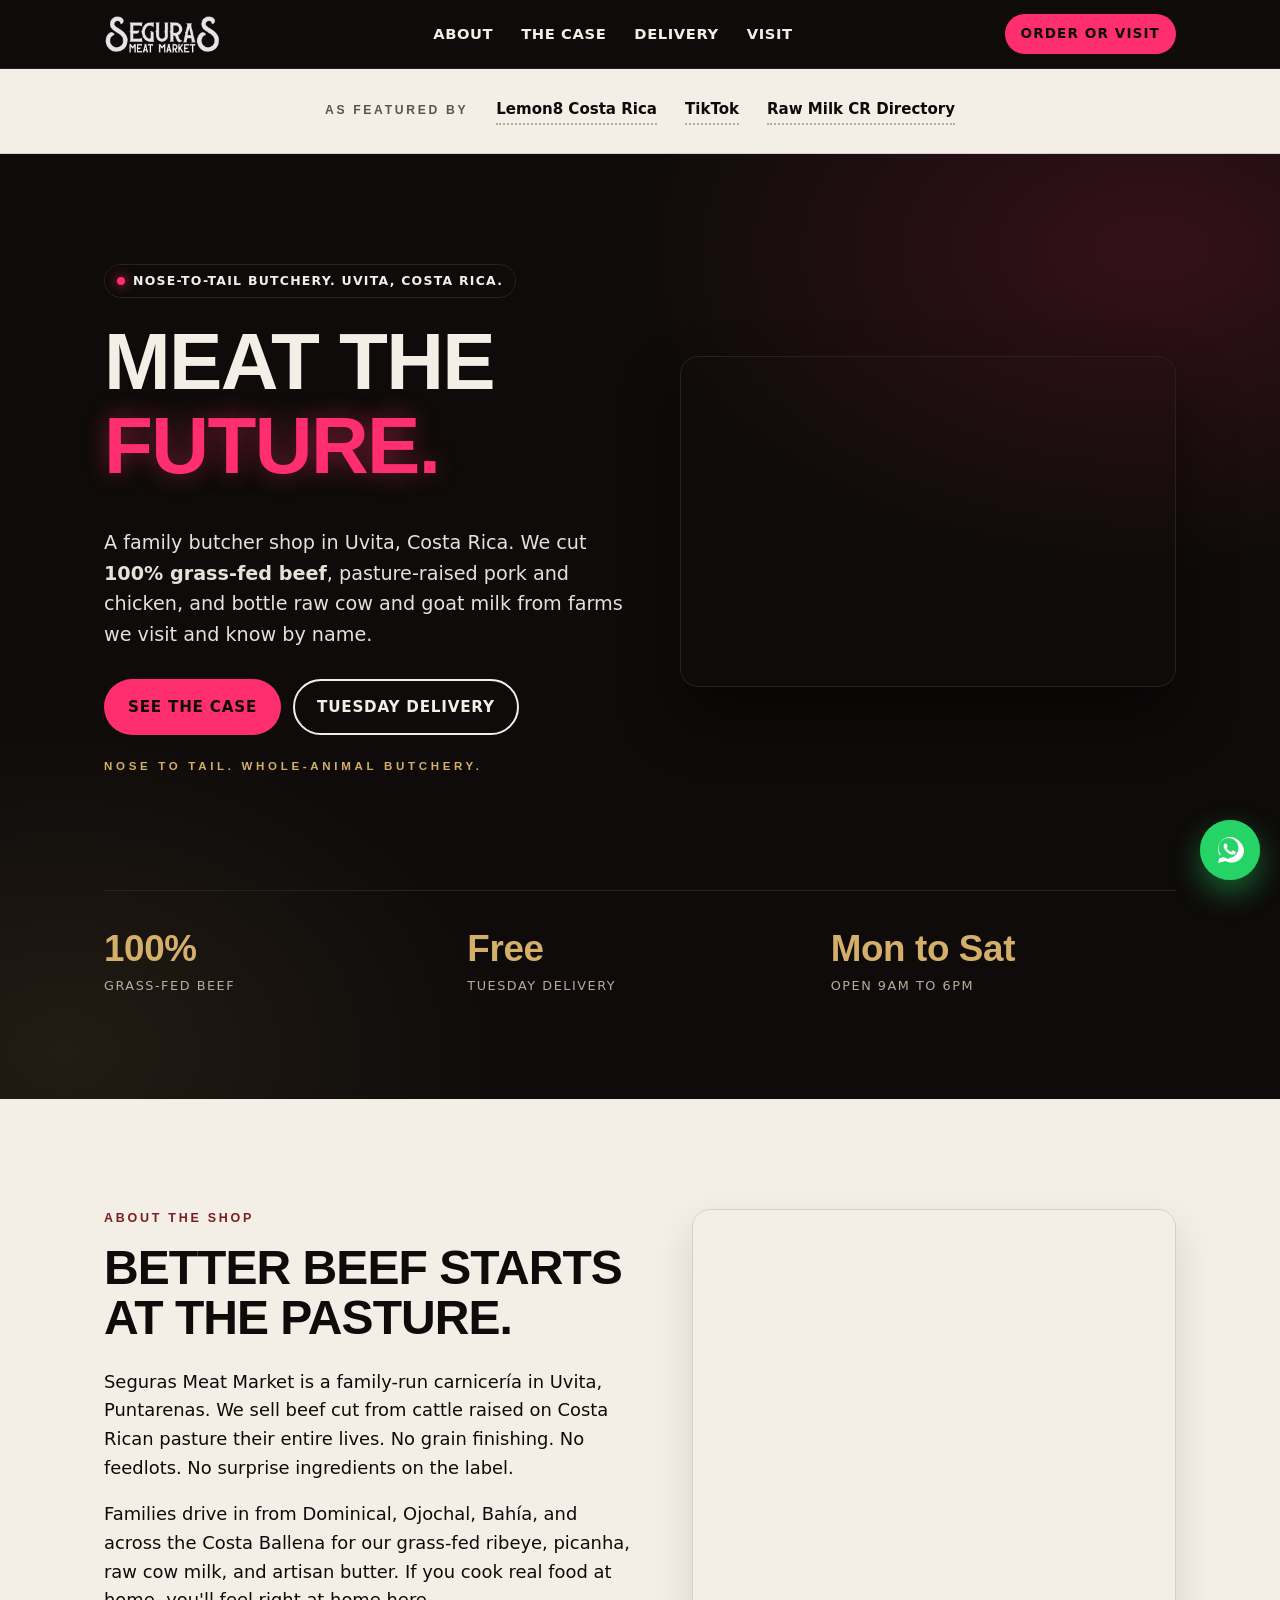
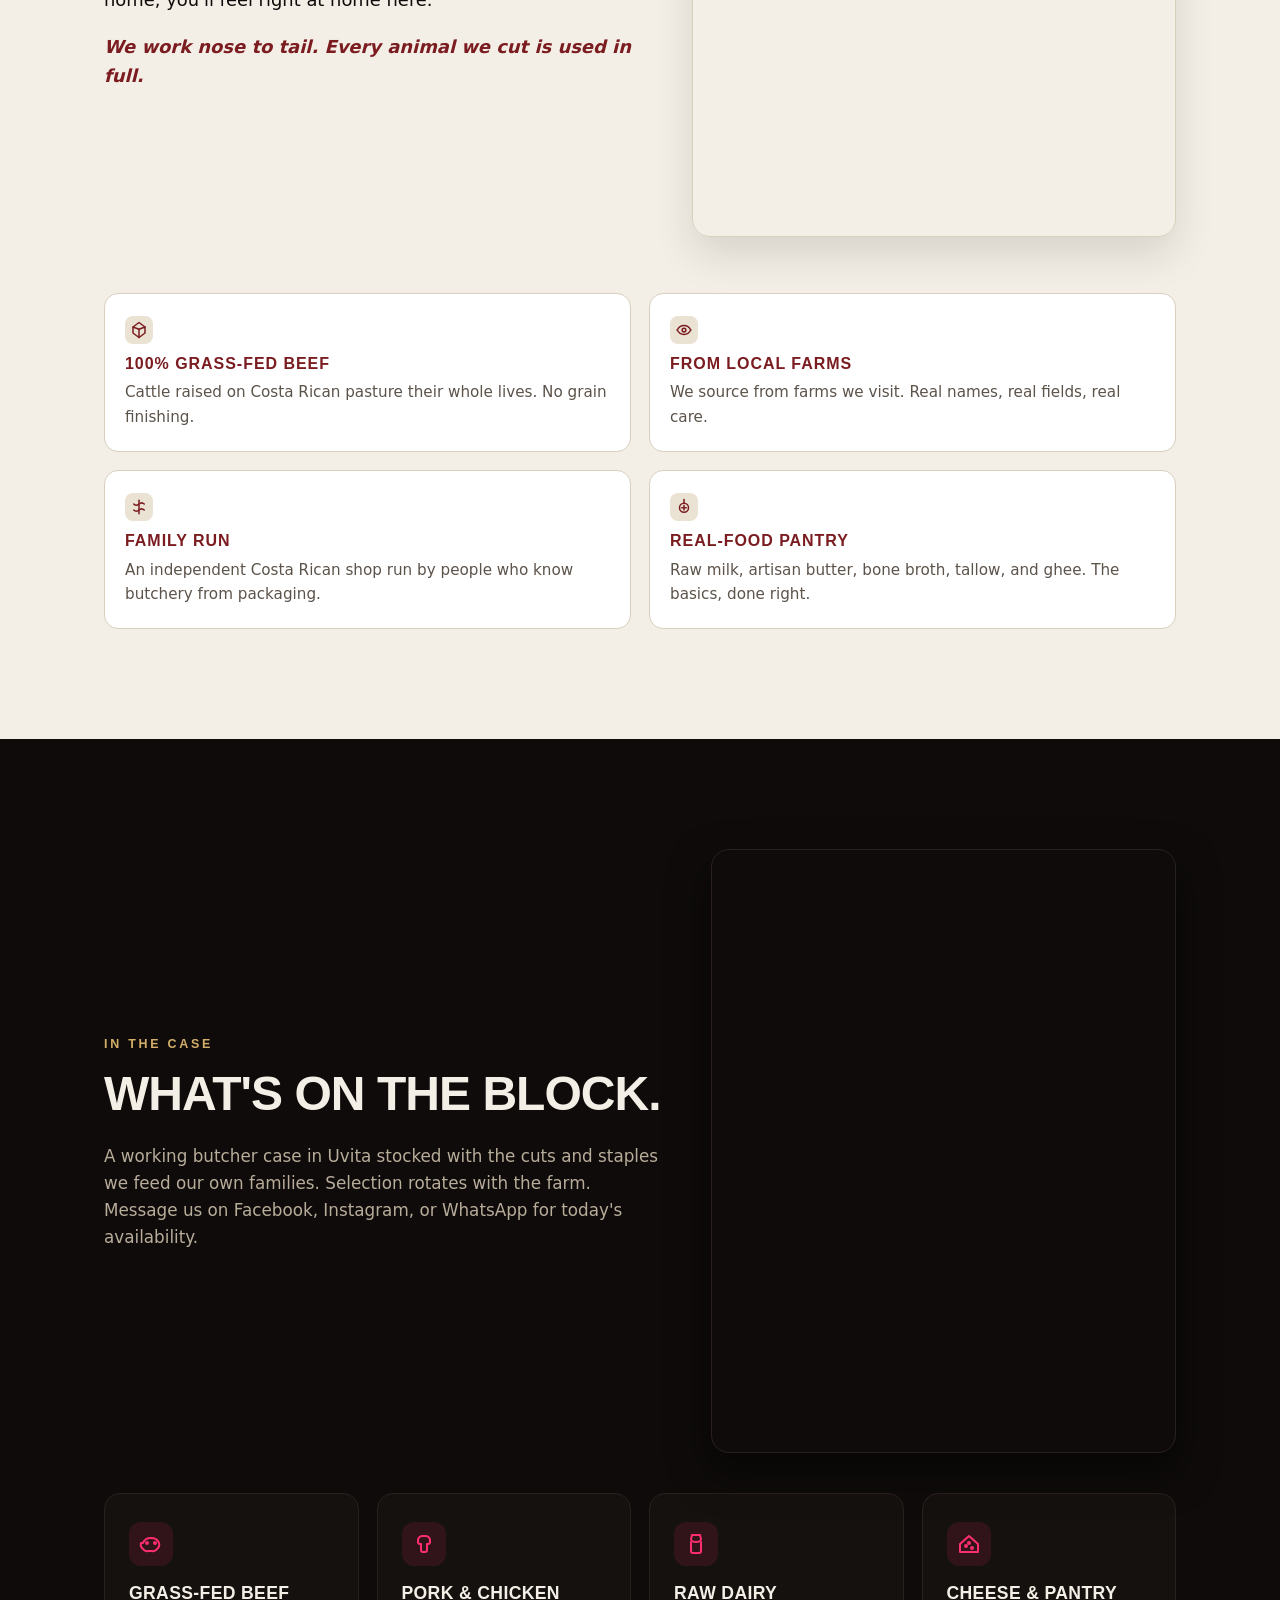
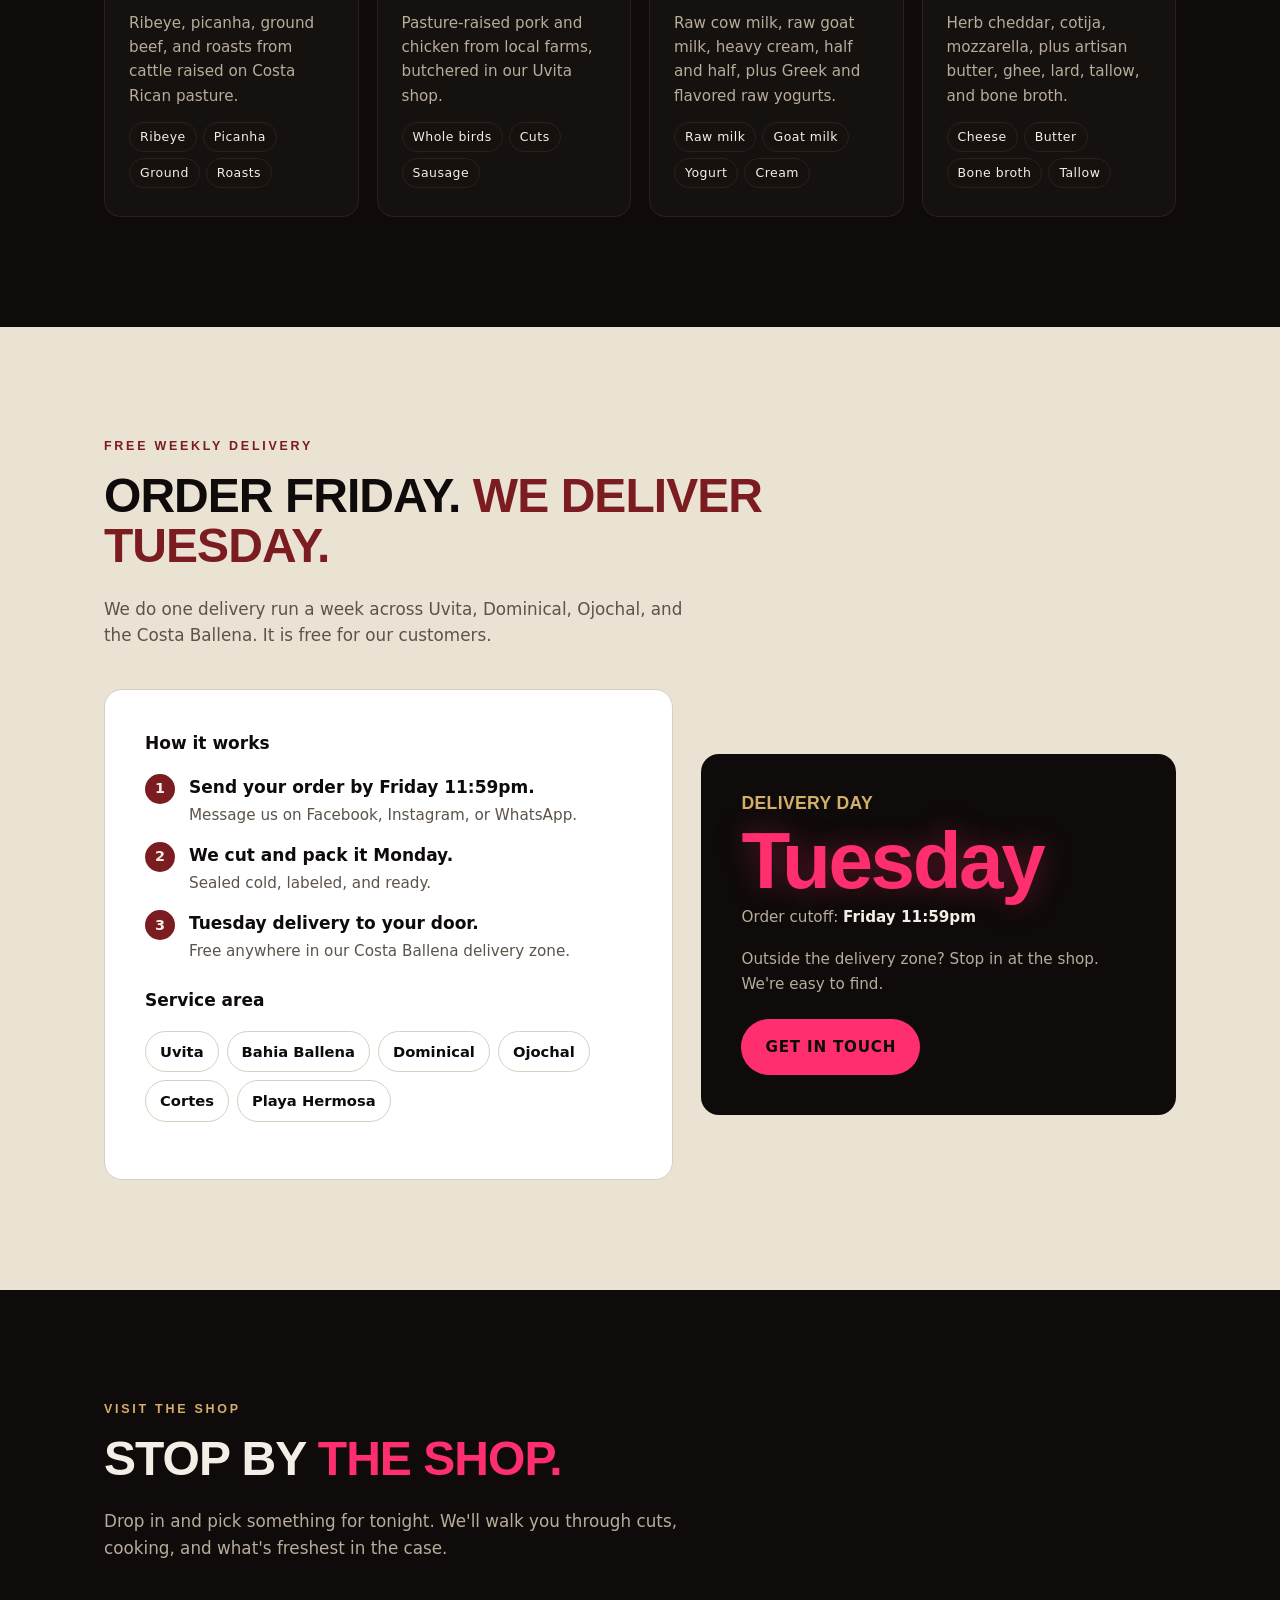
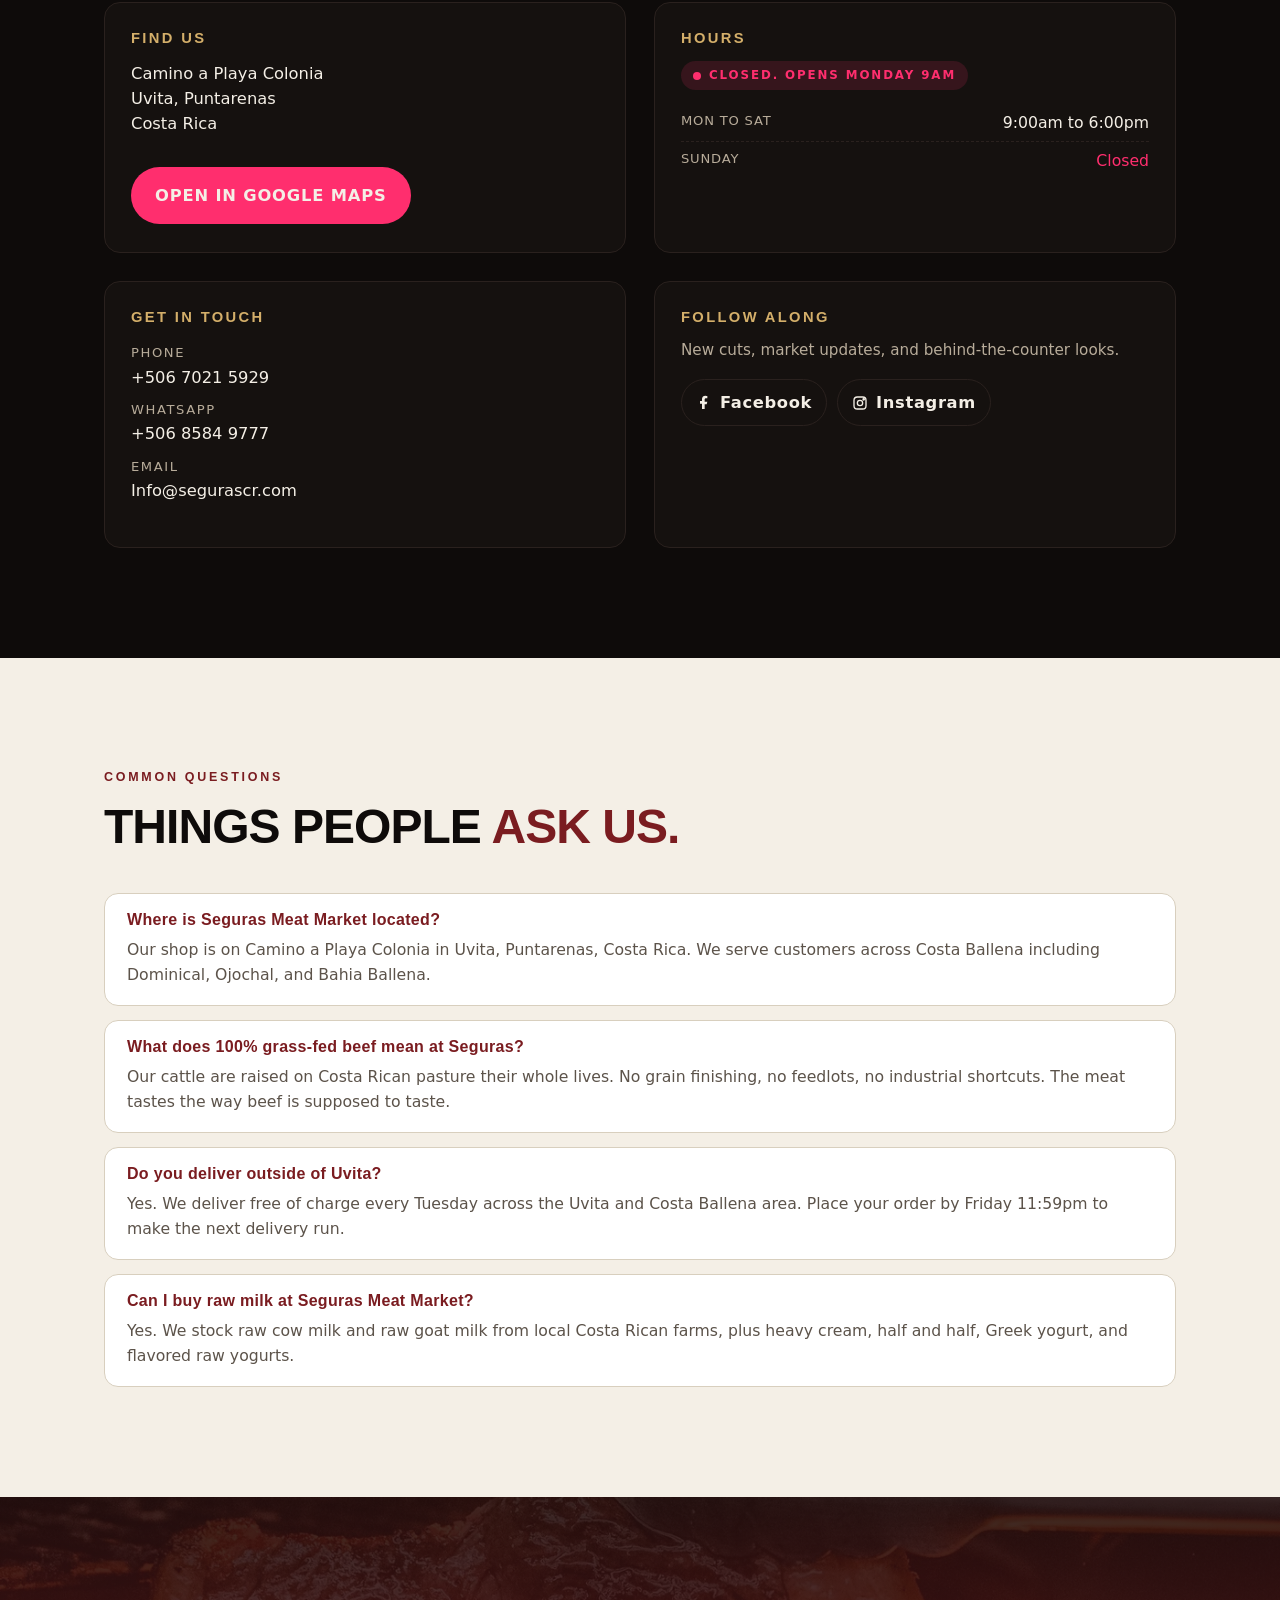
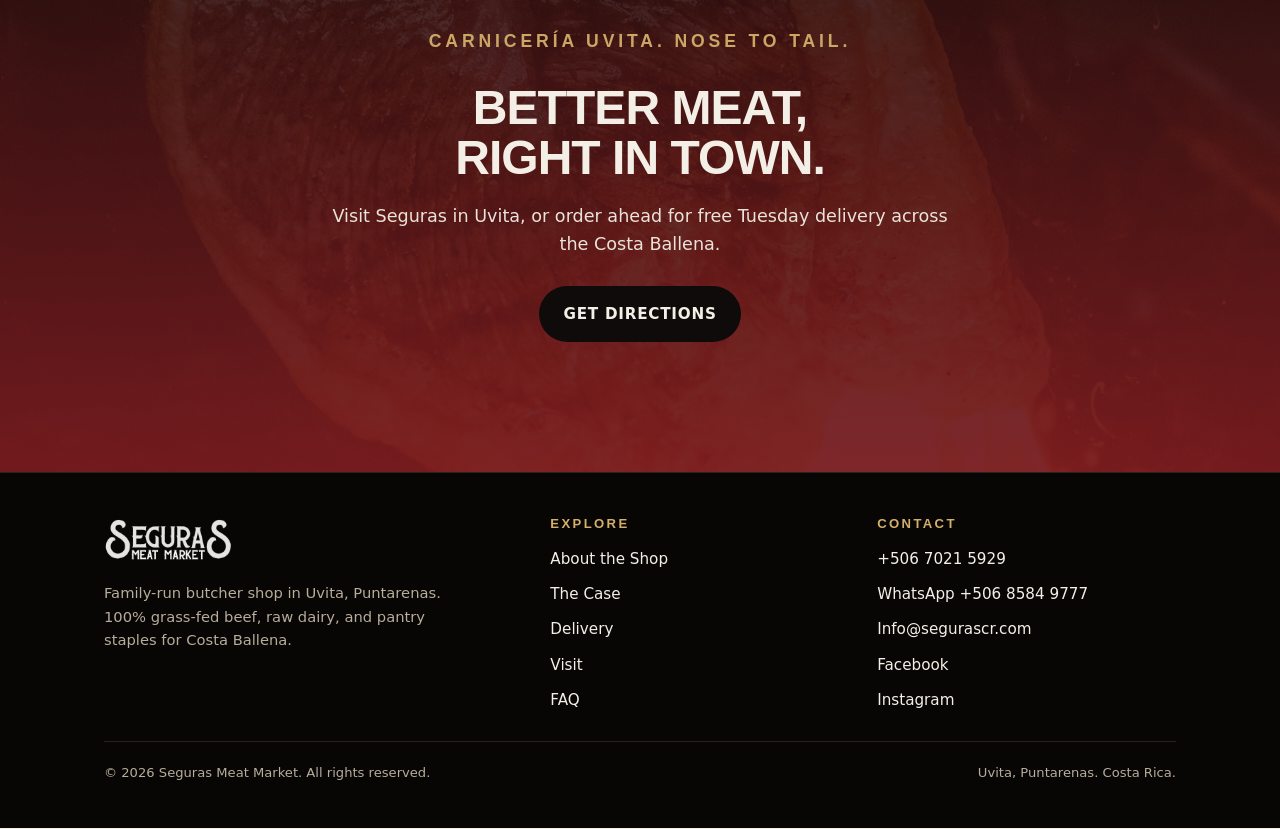
==== commit 69e7664c: "Add floating WhatsApp button, mobile menu, live open/closed status, skip link, and featured-in strip" ====
--- a/index.html
+++ b/index.html
@@ -702,9 +702,192 @@
       outline-offset: 3px;
     }
 
+    /* SKIP LINK */
+    .skip-link {
+      position: absolute;
+      left: -9999px;
+      top: 0;
+      background: var(--gold);
+      color: var(--bg-dark);
+      padding: 10px 16px;
+      font-weight: 800;
+      z-index: 200;
+      text-decoration: none;
+      border-radius: 0 0 8px 0;
+    }
+    .skip-link:focus { left: 0; top: 0; }
+
+    /* MOBILE MENU */
+    .menu-toggle {
+      display: inline-flex;
+      align-items: center;
+      justify-content: center;
+      width: 42px; height: 42px;
+      background: transparent;
+      border: 1px solid var(--border-dark);
+      border-radius: 10px;
+      color: var(--paper);
+      cursor: pointer;
+      padding: 0;
+    }
+    .menu-toggle:hover, .menu-toggle:focus-visible { border-color: var(--neon); color: var(--neon); }
+    .menu-toggle svg { width: 22px; height: 22px; }
+    .menu-toggle .icon-close { display: none; }
+    .menu-toggle[aria-expanded="true"] .icon-open { display: none; }
+    .menu-toggle[aria-expanded="true"] .icon-close { display: inline-block; }
+    @media (min-width: 768px) { .menu-toggle { display: none; } }
+
+    .mobile-panel {
+      display: none;
+      background: var(--bg-dark-2);
+      border-bottom: 1px solid var(--border-dark);
+      padding: 8px var(--pad) 16px;
+      position: sticky;
+      top: 68px;
+      z-index: 49;
+    }
+    .mobile-panel[data-open="true"] { display: block; }
+    .mobile-panel a {
+      display: block;
+      padding: 14px 4px;
+      color: var(--paper);
+      text-decoration: none;
+      font-size: 0.95rem;
+      font-weight: 700;
+      letter-spacing: 0.06em;
+      text-transform: uppercase;
+      border-bottom: 1px solid var(--border-dark);
+    }
+    .mobile-panel a:last-child { border-bottom: none; color: var(--neon); }
+    @media (min-width: 768px) { .mobile-panel { display: none !important; } }
+
+    /* WHATSAPP FLOATING BUTTON */
+    .fab-whatsapp {
+      position: fixed;
+      bottom: 20px;
+      right: 20px;
+      width: 60px;
+      height: 60px;
+      background: #25D366;
+      color: #fff;
+      display: inline-flex;
+      align-items: center;
+      justify-content: center;
+      border-radius: 50%;
+      box-shadow: 0 12px 30px rgba(37, 211, 102, 0.45), 0 4px 12px rgba(0, 0, 0, 0.25);
+      z-index: 80;
+      text-decoration: none;
+      transition: transform 0.18s ease;
+    }
+    .fab-whatsapp::before {
+      content: "";
+      position: absolute;
+      inset: 0;
+      border-radius: 50%;
+      background: #25D366;
+      opacity: 0.55;
+      z-index: -1;
+      animation: fab-pulse 2.4s ease-out infinite;
+    }
+    .fab-whatsapp:hover, .fab-whatsapp:focus-visible {
+      transform: scale(1.08);
+      outline: 3px solid var(--gold);
+      outline-offset: 3px;
+    }
+    .fab-whatsapp svg { width: 32px; height: 32px; }
+    .fab-label {
+      position: absolute;
+      right: calc(100% + 12px);
+      top: 50%;
+      transform: translateY(-50%);
+      background: var(--bg-dark);
+      color: var(--paper);
+      font-size: 0.82rem;
+      font-weight: 700;
+      letter-spacing: 0.08em;
+      text-transform: uppercase;
+      padding: 8px 14px;
+      border-radius: 8px;
+      white-space: nowrap;
+      opacity: 0;
+      pointer-events: none;
+      transition: opacity 0.2s ease;
+      box-shadow: 0 6px 18px rgba(0, 0, 0, 0.3);
+    }
+    .fab-whatsapp:hover .fab-label, .fab-whatsapp:focus-visible .fab-label { opacity: 1; }
+    @media (max-width: 540px) {
+      .fab-whatsapp { width: 56px; height: 56px; bottom: 16px; right: 16px; }
+      .fab-whatsapp svg { width: 28px; height: 28px; }
+      .fab-label { display: none; }
+    }
+    @keyframes fab-pulse {
+      0%   { transform: scale(1);   opacity: 0.5; }
+      100% { transform: scale(1.7); opacity: 0;   }
+    }
+
+    /* LIVE OPEN/CLOSED STATUS */
+    .live-status {
+      display: inline-flex;
+      align-items: center;
+      gap: 8px;
+      padding: 5px 12px;
+      margin-bottom: 14px;
+      font-size: 0.74rem;
+      font-weight: 800;
+      letter-spacing: 0.16em;
+      text-transform: uppercase;
+      border-radius: 999px;
+    }
+    .live-status.open   { background: rgba(37, 211, 102, 0.18); color: #5BE08C; }
+    .live-status.closed { background: rgba(255, 46, 110, 0.14); color: var(--neon); }
+    .live-status .pulse {
+      width: 8px; height: 8px; border-radius: 50%;
+      background: currentColor;
+      animation: status-pulse 2s ease-out infinite;
+    }
+    @keyframes status-pulse {
+      0%   { box-shadow: 0 0 0 0   currentColor; }
+      100% { box-shadow: 0 0 0 9px transparent;  }
+    }
+
+    /* FEATURED-IN STRIP */
+    .featured-strip {
+      background: var(--bg-cream);
+      padding: 28px 0;
+      border-bottom: 1px solid var(--border-light);
+    }
+    .featured-strip .inner {
+      display: flex;
+      flex-wrap: wrap;
+      align-items: center;
+      justify-content: center;
+      gap: 14px 28px;
+      text-align: center;
+    }
+    .featured-strip .label {
+      font-family: "Helvetica Neue", "Arial Black", Impact, sans-serif;
+      font-weight: 800;
+      font-size: 0.76rem;
+      letter-spacing: 0.22em;
+      text-transform: uppercase;
+      color: var(--ink-muted);
+    }
+    .featured-strip a {
+      font-size: 0.94rem;
+      color: var(--ink);
+      text-decoration: none;
+      font-weight: 700;
+      border-bottom: 2px dotted var(--paper-muted);
+      padding-bottom: 2px;
+    }
+    .featured-strip a:hover, .featured-strip a:focus-visible {
+      color: var(--oxblood);
+      border-color: var(--oxblood);
+    }
+
     @media (prefers-reduced-motion: reduce) {
       html { scroll-behavior: auto; }
-      * { transition: none !important; }
+      *, *::before, *::after { transition: none !important; animation: none !important; }
     }
   </style>
 
@@ -792,6 +975,8 @@
 </head>
 <body>
 
+<a class="skip-link" href="#top">Skip to content</a>
+
 <header class="site-header">
   <div class="container inner">
     <a href="#top" class="brand-link" aria-label="Seguras Meat Market home">
@@ -804,8 +989,35 @@
       <a href="#visit">Visit</a>
     </nav>
     <a href="#visit" class="nav-cta">Order or Visit</a>
+    <button class="menu-toggle" id="menuToggle"
+            aria-label="Open menu" aria-expanded="false" aria-controls="mobilePanel">
+      <svg class="icon-open" viewBox="0 0 24 24" fill="none" stroke="currentColor" stroke-width="2" stroke-linecap="round" aria-hidden="true">
+        <path d="M3 6h18M3 12h18M3 18h18"/>
+      </svg>
+      <svg class="icon-close" viewBox="0 0 24 24" fill="none" stroke="currentColor" stroke-width="2" stroke-linecap="round" aria-hidden="true">
+        <path d="M6 6l12 12M18 6L6 18"/>
+      </svg>
+    </button>
   </div>
 </header>
+
+<nav id="mobilePanel" class="mobile-panel" aria-label="Mobile navigation" data-open="false">
+  <a href="#about">About</a>
+  <a href="#products">The Case</a>
+  <a href="#delivery">Delivery</a>
+  <a href="#visit">Visit</a>
+  <a href="#faq">FAQ</a>
+  <a href="https://wa.me/50685849777" target="_blank" rel="noopener">WhatsApp Us</a>
+</nav>
+
+<aside class="featured-strip" aria-label="Featured in">
+  <div class="container inner">
+    <span class="label">As featured by</span>
+    <a href="https://www.lemon8-app.com/@ashley_joyy/7547154939978613279?region=us" target="_blank" rel="noopener">Lemon8 Costa Rica</a>
+    <a href="https://www.tiktok.com/@ashlivesbyfaith/video/7547135773301083422" target="_blank" rel="noopener">TikTok</a>
+    <a href="https://getrawmilk.com/map/seguras-meat-market-uvita-puntarenas-costa-rica" target="_blank" rel="noopener">Raw Milk CR Directory</a>
+  </div>
+</aside>
 
 <main id="top">
 
@@ -1071,6 +1283,10 @@
 
         <div class="info-block">
           <h3>Hours</h3>
+          <span id="liveStatus" class="live-status closed" aria-live="polite">
+            <span class="pulse" aria-hidden="true"></span>
+            <span id="liveStatusText">Checking hours</span>
+          </span>
           <ul class="hours-list">
             <li><span class="day">Mon to Sat</span><span>9:00am to 6:00pm</span></li>
             <li><span class="day">Sunday</span><span class="closed">Closed</span></li>
@@ -1190,8 +1406,75 @@
   </div>
 </footer>
 
+<a class="fab-whatsapp"
+   href="https://wa.me/50685849777?text=Hola%20Seguras%2C%20I%27d%20like%20to%20place%20an%20order."
+   target="_blank" rel="noopener"
+   aria-label="Chat with Seguras Meat Market on WhatsApp">
+  <span class="fab-label">Chat on WhatsApp</span>
+  <svg viewBox="0 0 32 32" fill="currentColor" aria-hidden="true">
+    <path d="M16 3C9.4 3 4 8.4 4 15c0 2.4.7 4.7 2 6.7L4 29l7.5-2c1.9 1 4.1 1.6 6.4 1.6h.1c6.6 0 12-5.4 12-12S22.6 3 16 3zm0 21.8h-.1c-2 0-4-.5-5.7-1.5l-.4-.2-4.4 1.2 1.2-4.3-.3-.4c-1.1-1.7-1.7-3.7-1.7-5.7 0-5.5 4.5-9.9 9.9-9.9 2.6 0 5.1 1 7 2.9 1.9 1.9 2.9 4.4 2.9 7 0 5.5-4.5 9.9-9.9 9.9zm5.4-7.4c-.3-.1-1.7-.9-2-1-.3-.1-.5-.2-.7.1-.2.3-.8 1-1 1.2-.2.2-.4.2-.7.1-.3-.1-1.3-.5-2.5-1.5-.9-.8-1.5-1.8-1.7-2.1-.2-.3 0-.5.1-.6.1-.1.3-.4.4-.5.1-.2.2-.3.3-.5.1-.2 0-.4 0-.5-.1-.1-.7-1.6-.9-2.2-.2-.6-.5-.5-.7-.5h-.6c-.2 0-.5.1-.8.4-.3.3-1 1-1 2.5s1.1 2.9 1.2 3.1c.1.2 2.1 3.2 5.1 4.5.7.3 1.3.5 1.7.6.7.2 1.4.2 1.9.1.6-.1 1.7-.7 2-1.4.2-.7.2-1.2.2-1.4-.1-.2-.3-.3-.6-.4z"/>
+  </svg>
+</a>
+
 <script>
   document.getElementById('year').textContent = new Date().getFullYear();
+
+  // Mobile menu toggle
+  (function () {
+    var btn = document.getElementById('menuToggle');
+    var panel = document.getElementById('mobilePanel');
+    if (!btn || !panel) return;
+    btn.addEventListener('click', function () {
+      var open = panel.getAttribute('data-open') === 'true';
+      panel.setAttribute('data-open', open ? 'false' : 'true');
+      btn.setAttribute('aria-expanded', open ? 'false' : 'true');
+      btn.setAttribute('aria-label', open ? 'Open menu' : 'Close menu');
+    });
+    // Close panel when a link is tapped
+    panel.querySelectorAll('a').forEach(function (a) {
+      a.addEventListener('click', function () {
+        panel.setAttribute('data-open', 'false');
+        btn.setAttribute('aria-expanded', 'false');
+        btn.setAttribute('aria-label', 'Open menu');
+      });
+    });
+  })();
+
+  // Live open / closed status (Costa Rica is UTC-6, no DST)
+  (function () {
+    var status = document.getElementById('liveStatus');
+    var text = document.getElementById('liveStatusText');
+    if (!status || !text) return;
+
+    function update() {
+      var now = new Date();
+      // Convert to Costa Rica local time: UTC-6
+      var crNow = new Date(now.getTime() + (now.getTimezoneOffset() - 360) * 60000);
+      var day = crNow.getDay(); // 0=Sun ... 6=Sat
+      var minutes = crNow.getHours() * 60 + crNow.getMinutes();
+      var openMin = 9 * 60;
+      var closeMin = 18 * 60;
+      var isWeekday = day >= 1 && day <= 6; // Mon-Sat
+      var open = isWeekday && minutes >= openMin && minutes < closeMin;
+
+      status.classList.toggle('open', open);
+      status.classList.toggle('closed', !open);
+
+      if (open) {
+        text.textContent = 'Open now until 6pm';
+      } else if (isWeekday && minutes < openMin) {
+        text.textContent = 'Opens at 9am today';
+      } else if (day === 0) {
+        text.textContent = 'Closed Sunday. Opens Monday 9am';
+      } else {
+        // After hours weekday or Saturday after 6pm
+        var nextDay = day === 6 ? 'Monday' : 'tomorrow';
+        text.textContent = 'Closed. Opens ' + nextDay + ' 9am';
+      }
+    }
+    update();
+    setInterval(update, 60000);
+  })();
 </script>
 
 </body>
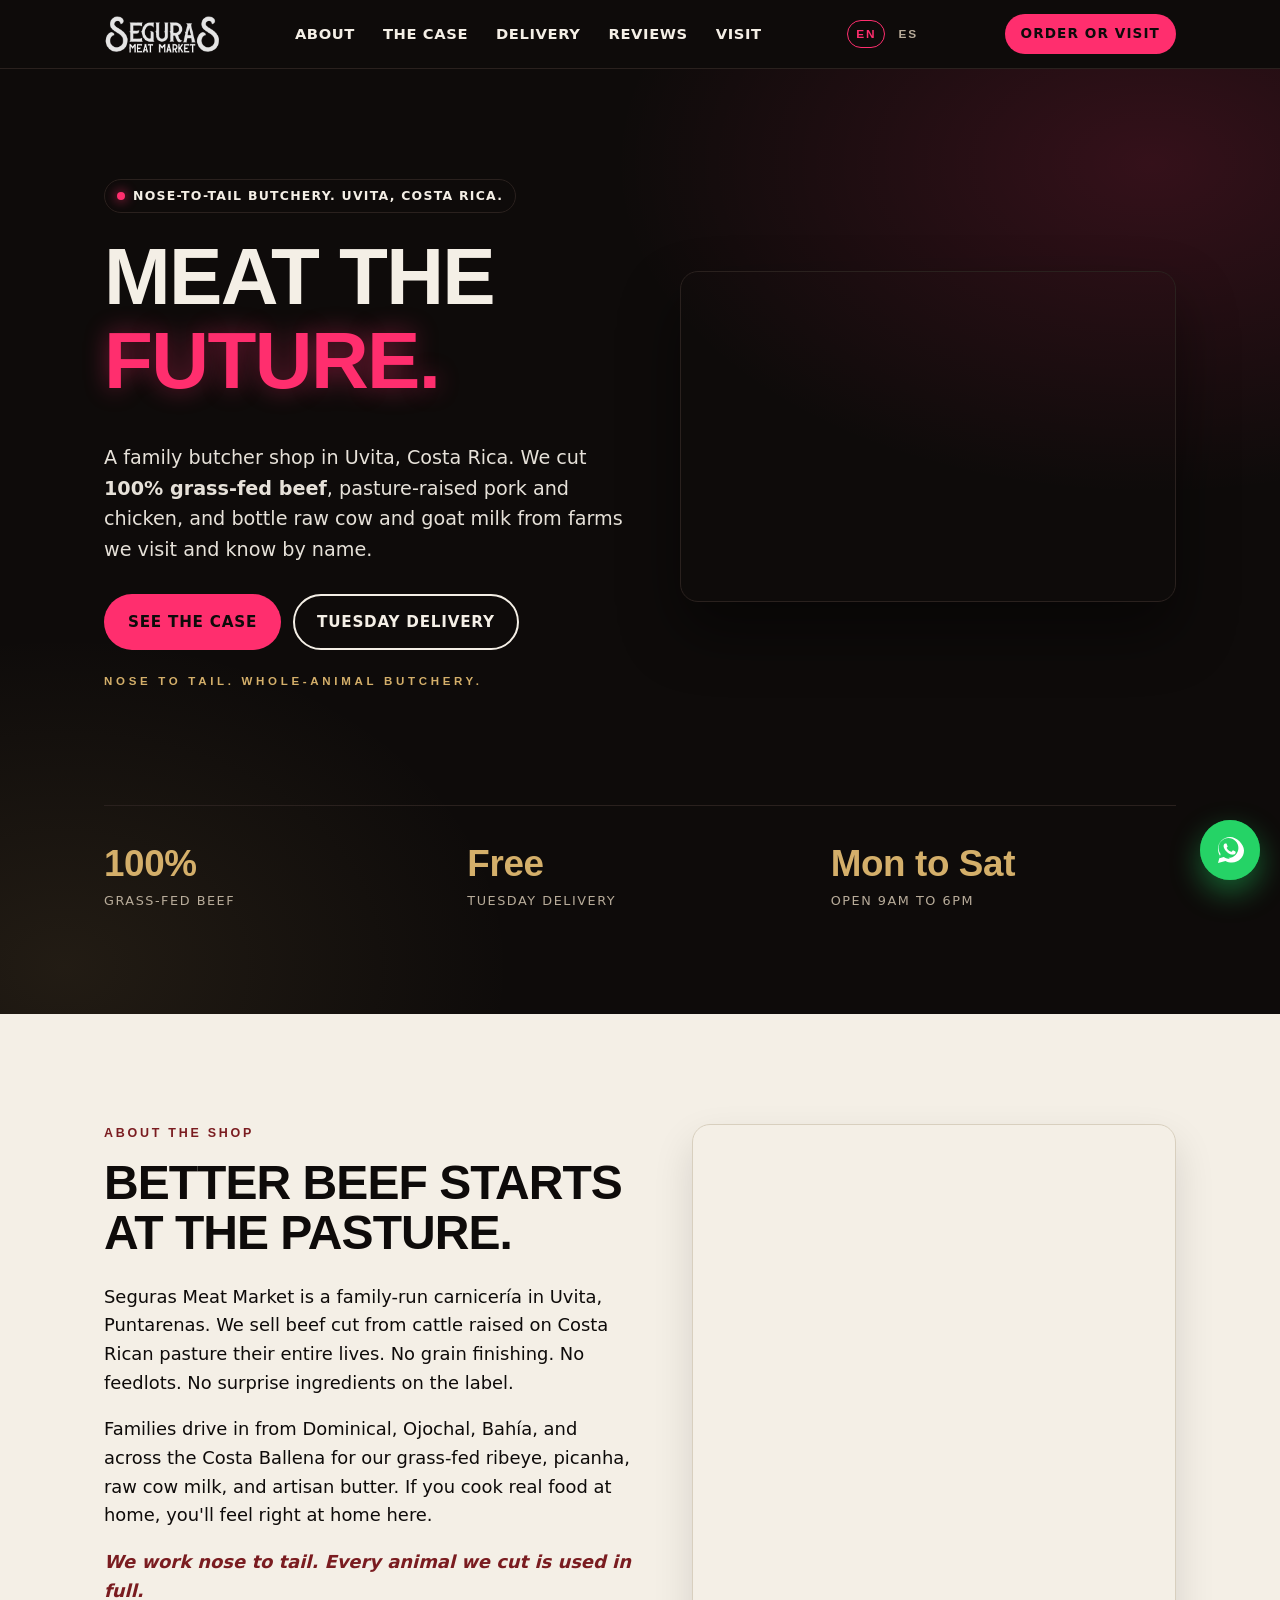
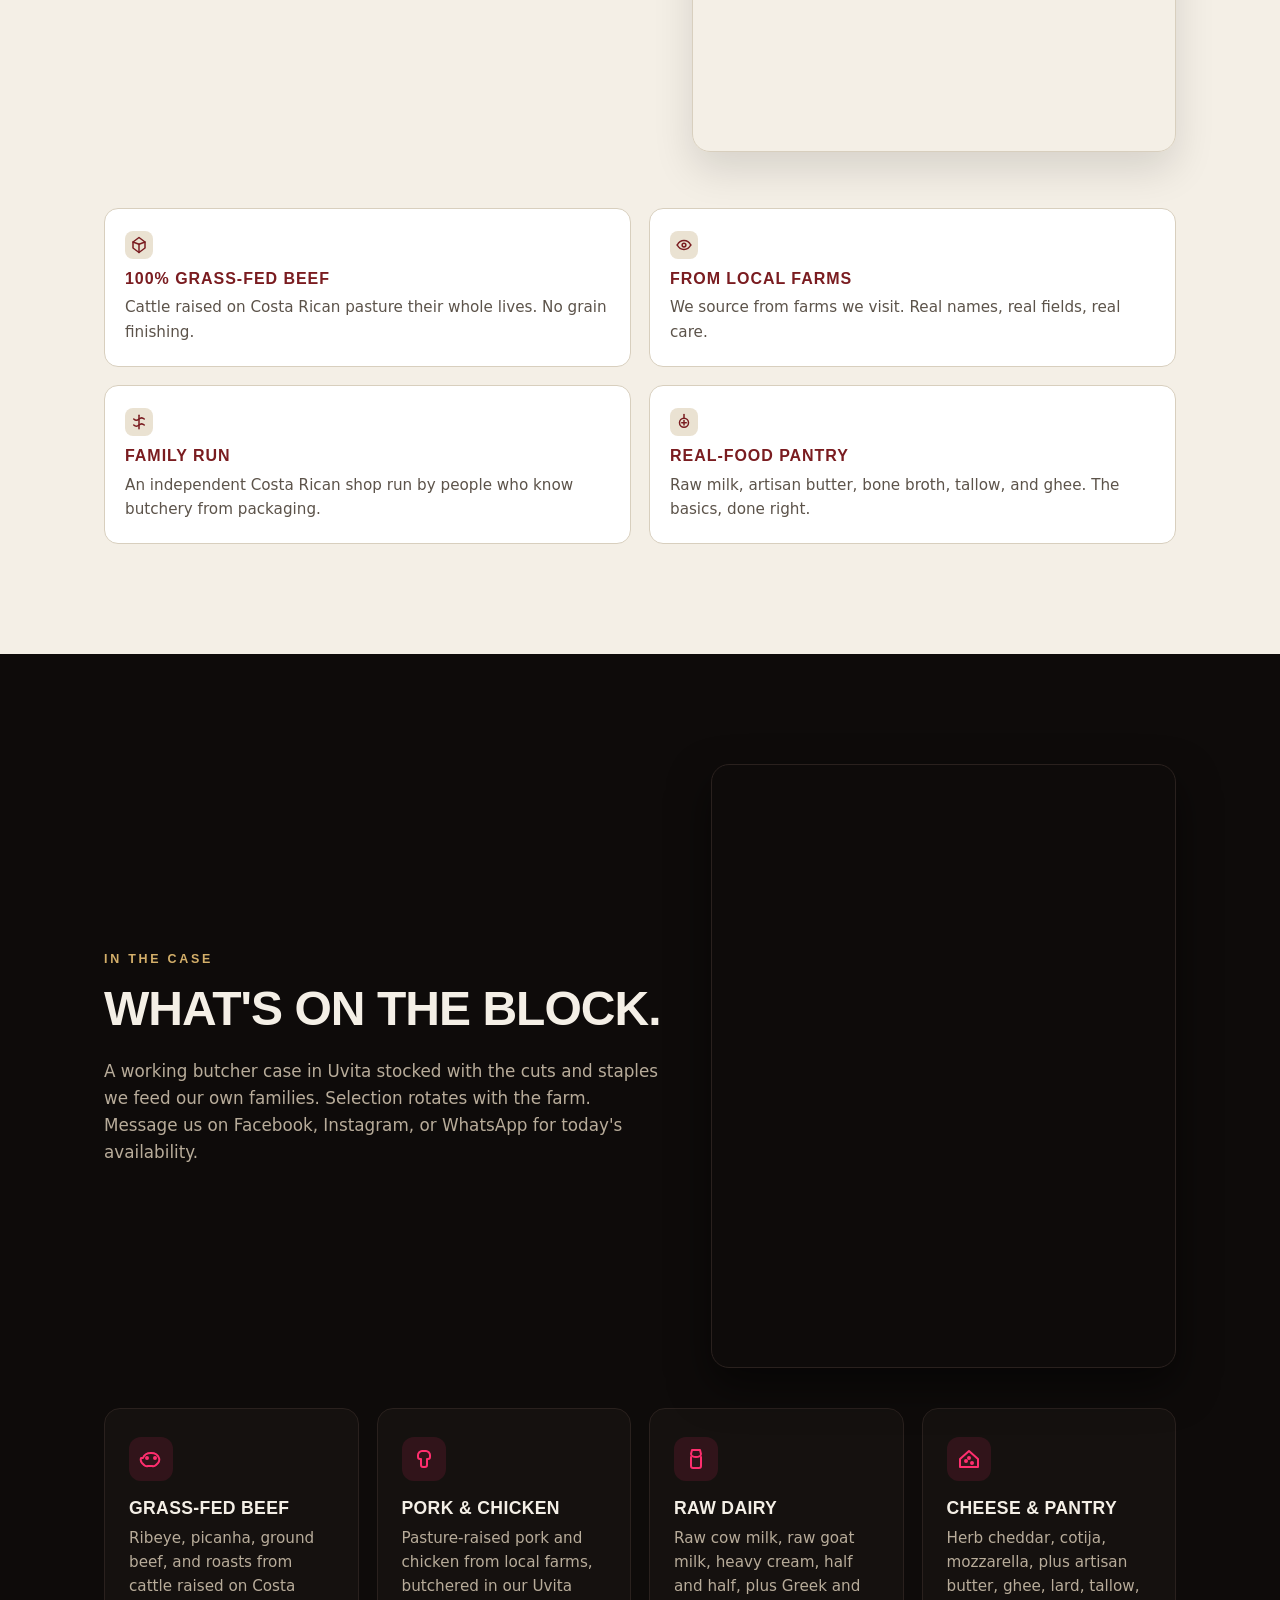
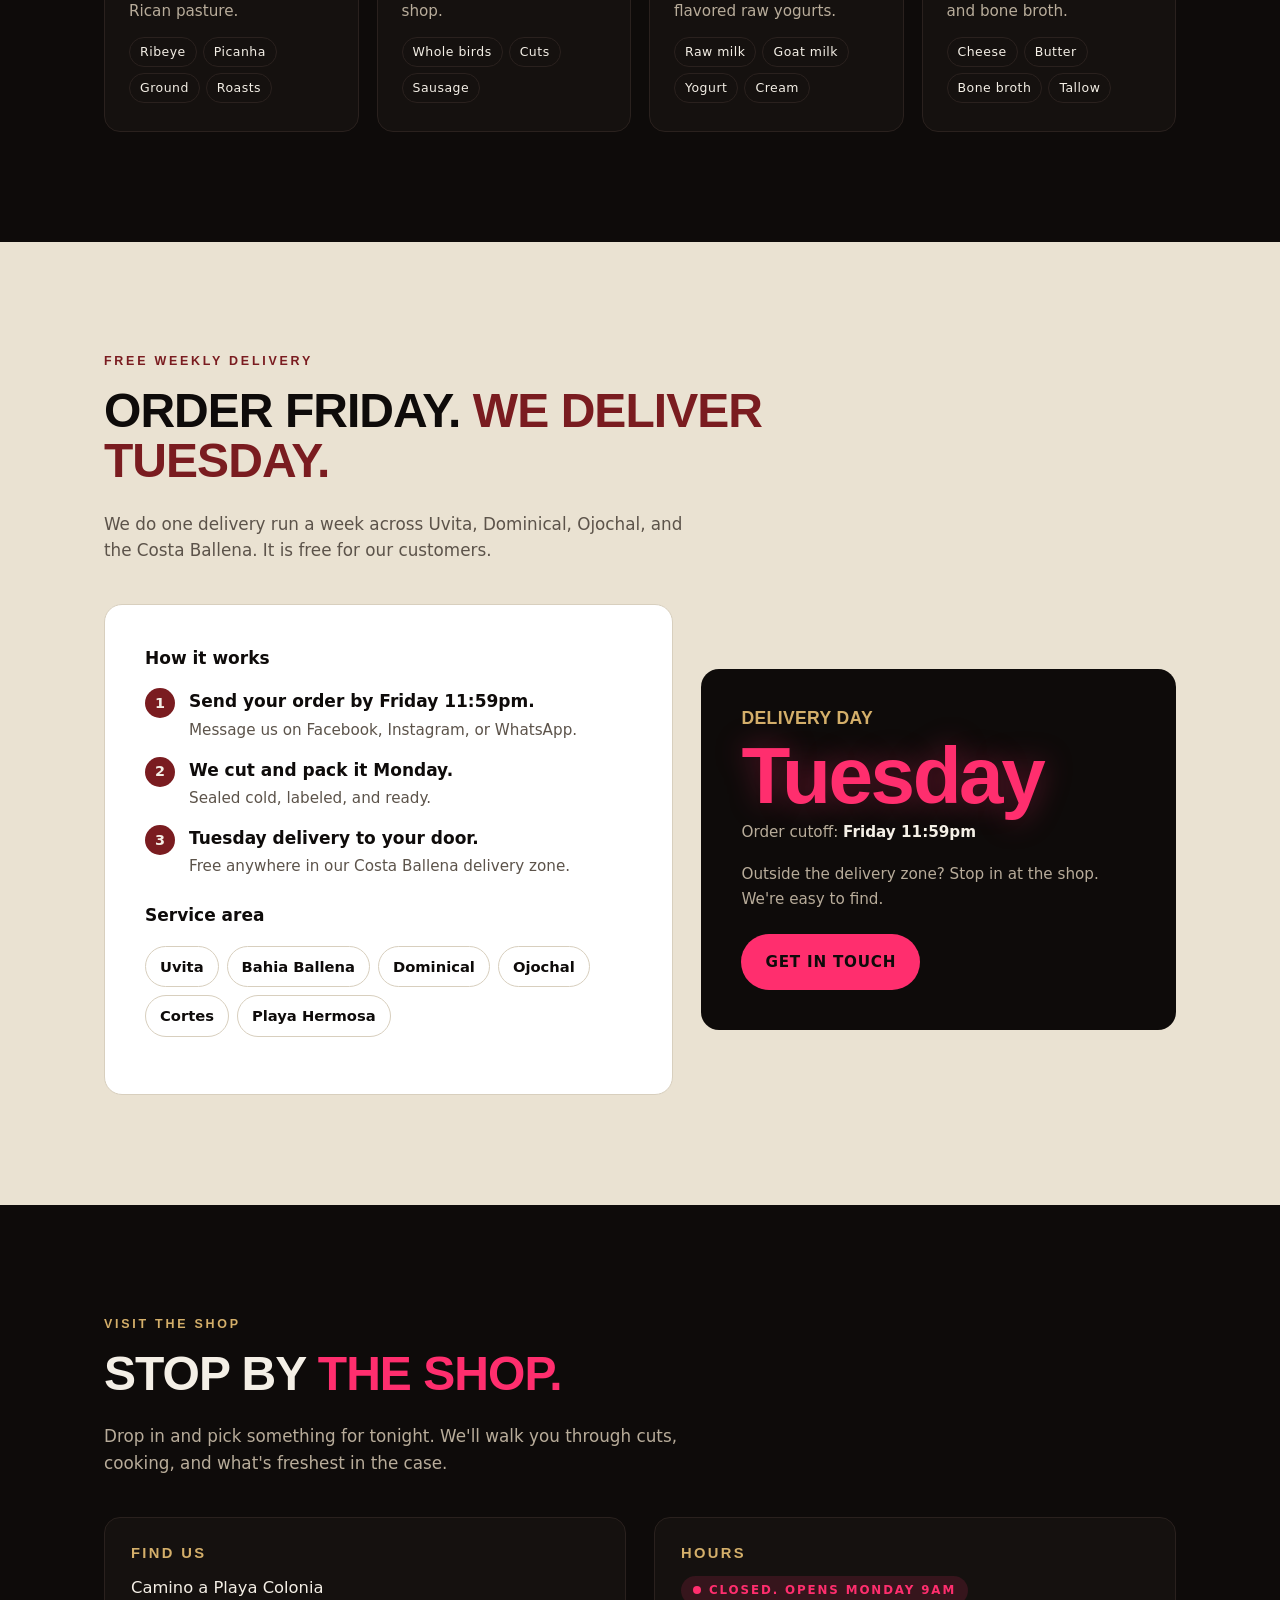
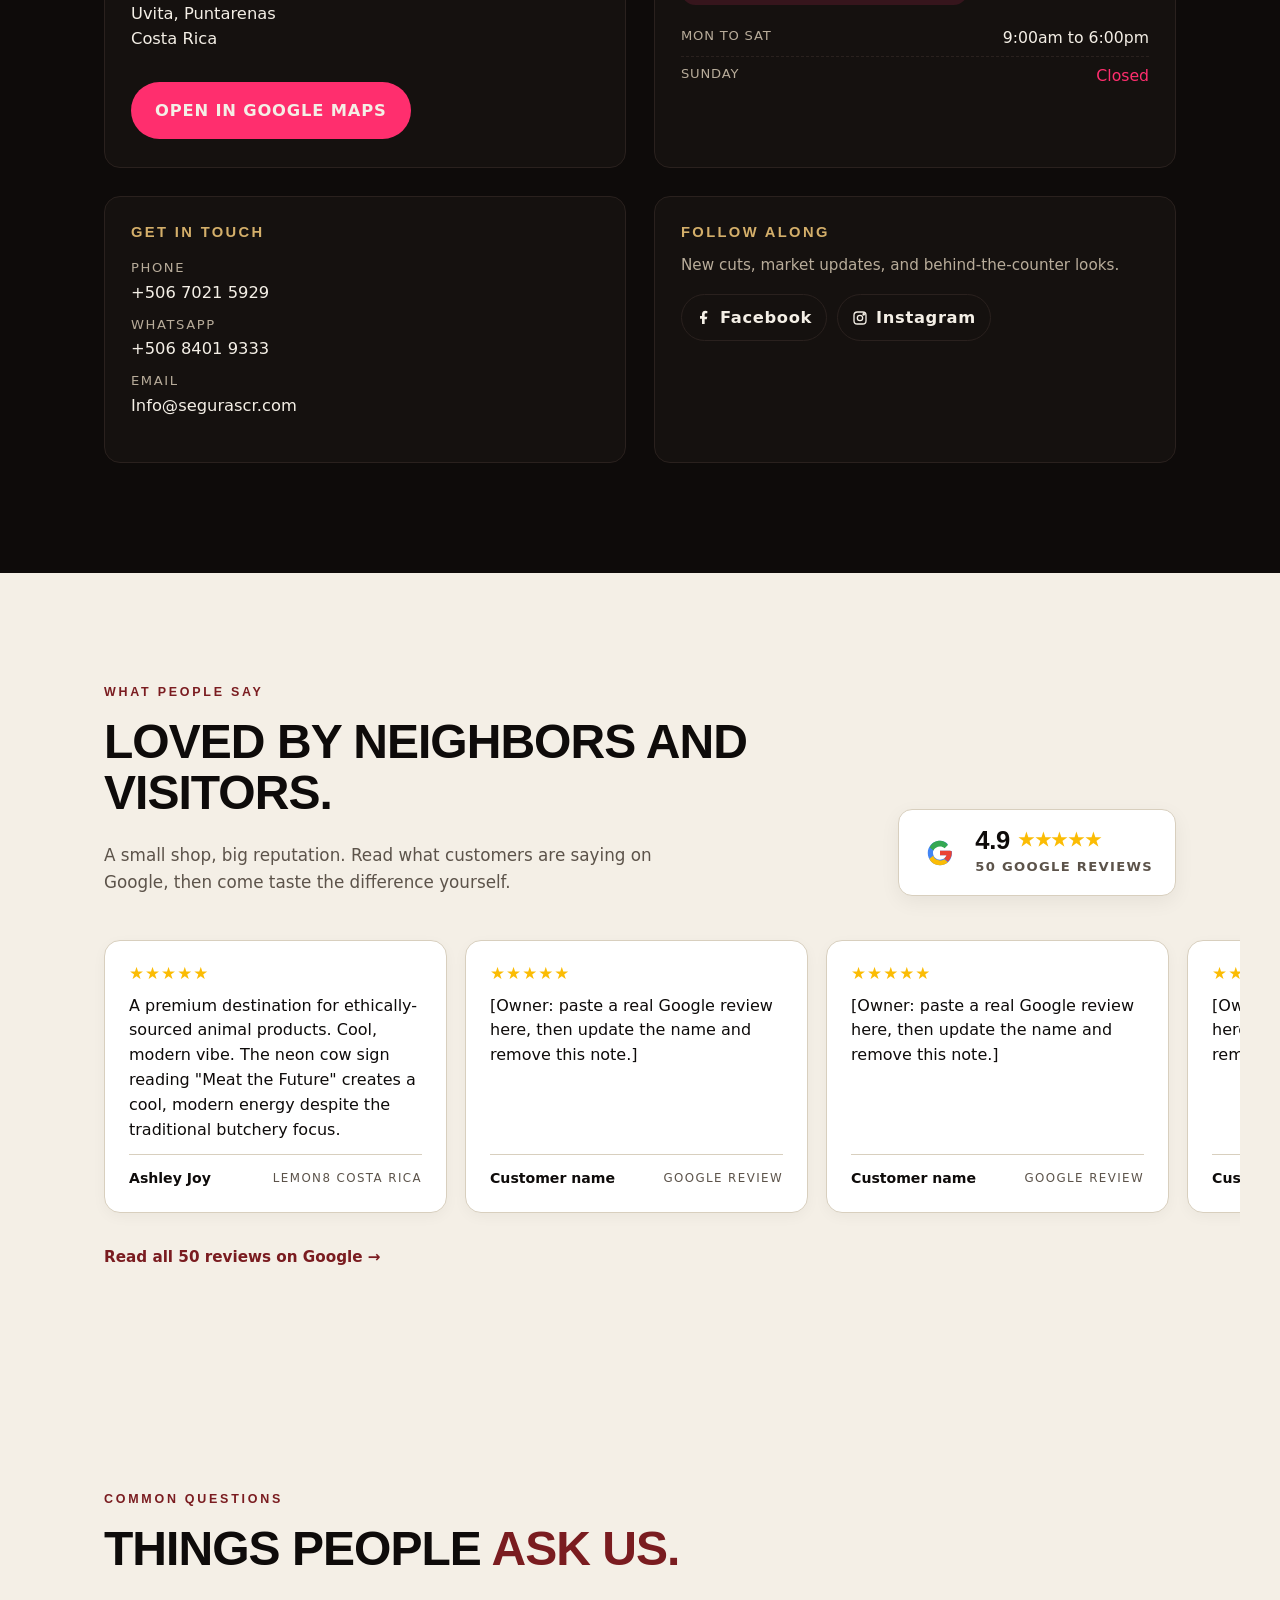
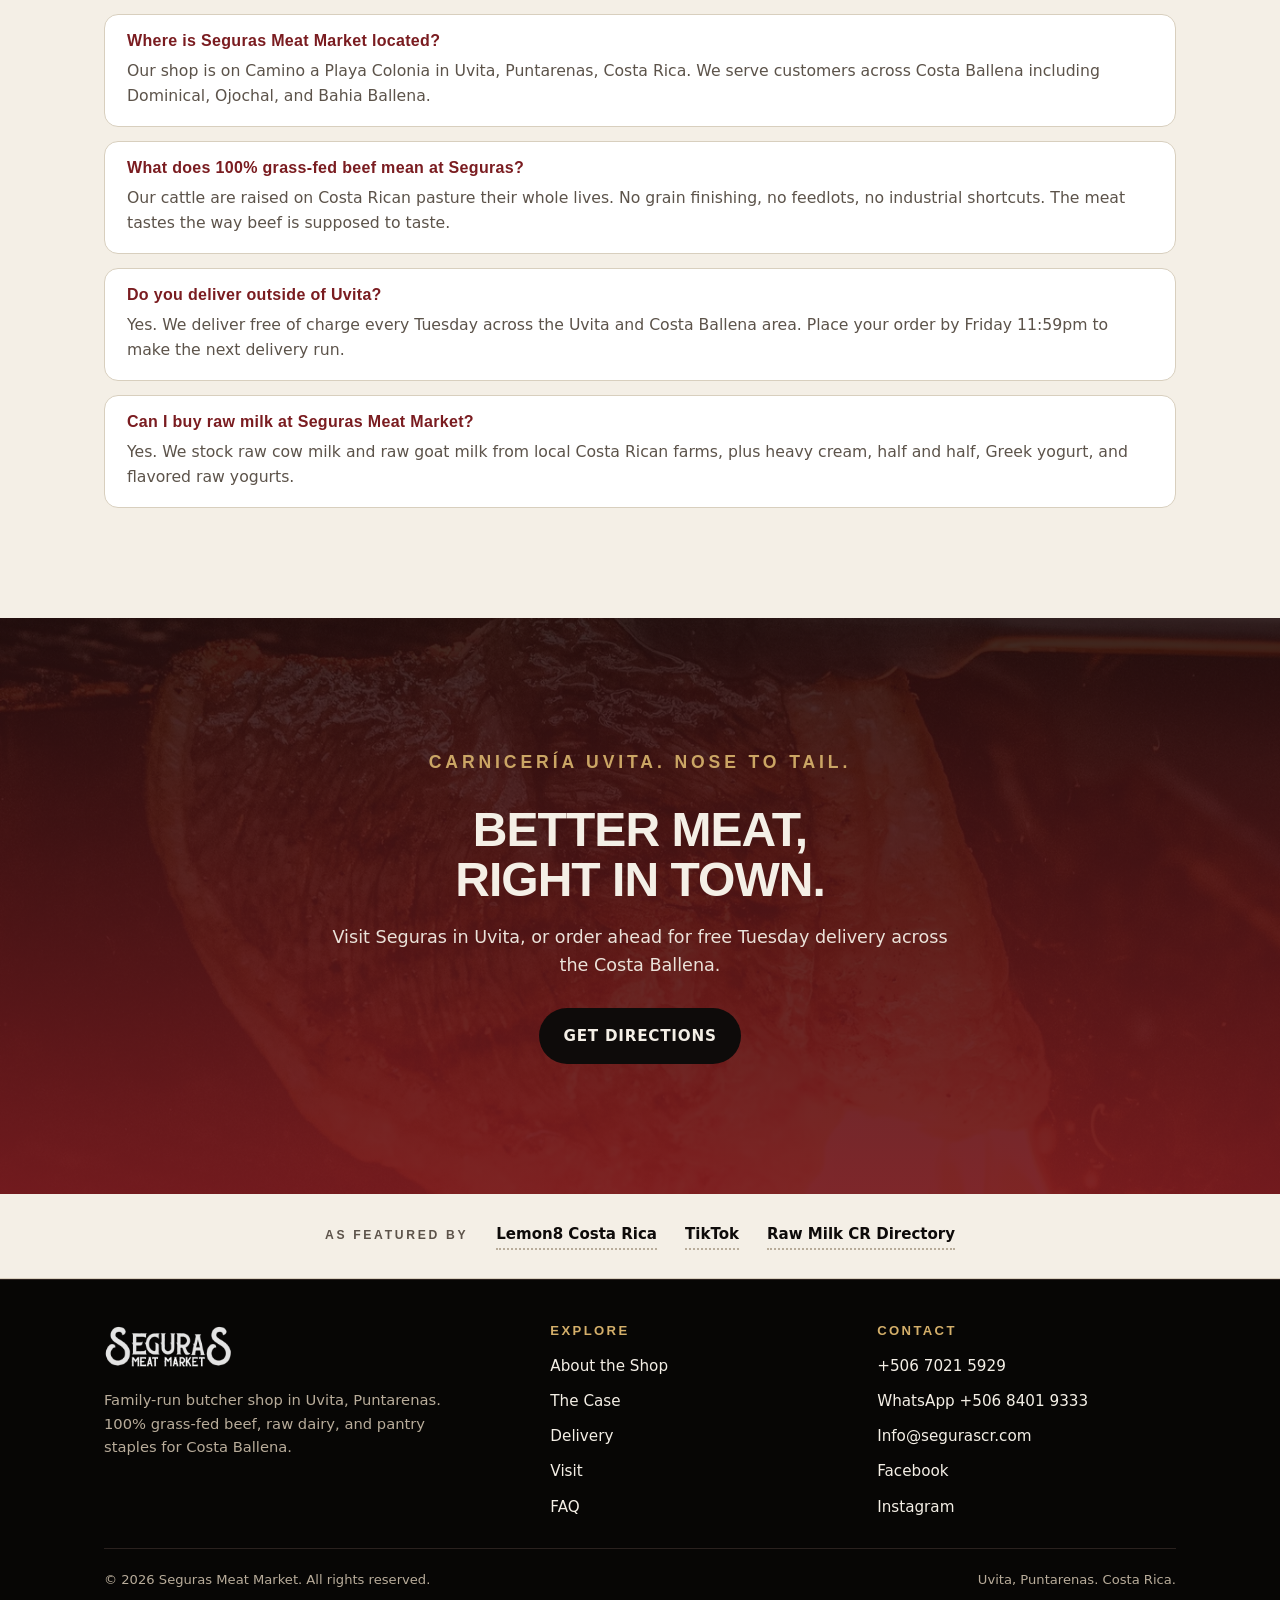
==== commit c9db4100: "Update WhatsApp number to +506 8401 9333 and move featured-by strip to footer" ====
--- a/index.html
+++ b/index.html
@@ -28,868 +28,63 @@
 
   <link rel="icon" type="image/png" href="logo-light.png">
 
+  <link rel="alternate" hreflang="en" href="https://segurasmeatmarket.pages.dev/">
+  <link rel="alternate" hreflang="es" href="https://segurasmeatmarket.pages.dev/es.html">
+  <link rel="alternate" hreflang="x-default" href="https://segurasmeatmarket.pages.dev/">
+
+  <script>
+    // Auto-route Spanish browsers to /es.html on first visit, default English.
+    // No redirect if user previously chose a language explicitly.
+    (function () {
+      try {
+        var p = location.pathname;
+        if (p !== "/" && p.indexOf("/index") !== 0 && !p.endsWith("/index.html")) return;
+        var pref = localStorage.getItem("seguras_lang");
+        if (pref === "en") return;
+        if (pref === "es") { location.replace("/es.html"); return; }
+        var langs = navigator.languages || [navigator.language || ""];
+        for (var i = 0; i < langs.length; i++) {
+          var l = (langs[i] || "").toLowerCase();
+          if (l === "es" || l.indexOf("es-") === 0 || l.indexOf("es_") === 0) {
+            localStorage.setItem("seguras_lang", "es");
+            location.replace("/es.html");
+            return;
+          }
+          if (l.indexOf("en") === 0) return; // stop scanning: English preferred
+        }
+      } catch (e) {}
+    })();
+  </script>
+
   <style>
-    :root {
-      --bg-dark: #0E0B0A;
-      --bg-dark-2: #15110F;
-      --bg-cream: #F4EFE6;
-      --bg-cream-2: #EAE2D2;
-      --ink: #0E0B0A;
-      --ink-muted: #5C534A;
-      --paper: #F4EFE6;
-      --paper-muted: #B8AC9A;
-      --oxblood: #7A1C20;
-      --oxblood-2: #5C1418;
-      --neon: #FF2E6E;
-      --gold: #D4AF6A;
-      --border-dark: #2A211E;
-      --border-light: #D8CFBE;
-      --maxw: 1200px;
-      --pad: clamp(20px, 5vw, 64px);
-    }
-
-    *, *::before, *::after { box-sizing: border-box; }
-    html { -webkit-text-size-adjust: 100%; scroll-behavior: smooth; }
-    body {
-      margin: 0;
-      font-family: -apple-system, BlinkMacSystemFont, "Segoe UI", Roboto, system-ui, sans-serif;
-      font-size: 17px;
-      line-height: 1.6;
-      color: var(--ink);
-      background: var(--bg-cream);
-      -webkit-font-smoothing: antialiased;
-      -moz-osx-font-smoothing: grayscale;
-    }
-
-    h1, h2, h3, h4 {
-      font-family: "Helvetica Neue", "Arial Black", Impact, sans-serif;
-      font-weight: 900;
-      letter-spacing: -0.02em;
-      line-height: 1.05;
-      margin: 0 0 0.5em;
-      text-transform: uppercase;
-    }
-    h1 { font-size: clamp(2.4rem, 7.5vw, 5rem); }
-    h2 { font-size: clamp(1.9rem, 4.5vw, 3rem); }
-    h3 { font-size: clamp(1.1rem, 1.9vw, 1.35rem); letter-spacing: 0.02em; }
-    p { margin: 0 0 1em; }
-    a { color: inherit; }
-    img { max-width: 100%; height: auto; display: block; }
-
-    .container {
-      max-width: var(--maxw);
-      margin: 0 auto;
-      padding-left: var(--pad);
-      padding-right: var(--pad);
-    }
-
-    .eyebrow {
-      font-family: "Helvetica Neue", "Arial Black", Impact, sans-serif;
-      font-weight: 800;
-      font-size: 0.78rem;
-      letter-spacing: 0.22em;
-      text-transform: uppercase;
-      color: var(--oxblood);
-      margin: 0 0 14px;
-    }
-    .eyebrow.on-dark { color: var(--gold); }
-
-    /* HEADER */
-    .site-header {
-      position: sticky;
-      top: 0;
-      z-index: 50;
-      background: var(--bg-dark);
-      border-bottom: 1px solid var(--border-dark);
-    }
-    .site-header .inner {
-      display: flex;
-      align-items: center;
-      justify-content: space-between;
-      height: 68px;
-      gap: 16px;
-    }
-    .brand-link {
+    .lang-switch {
       display: inline-flex;
       align-items: center;
-      text-decoration: none;
-    }
-    .brand-logo {
-      height: 40px;
-      width: auto;
-    }
-    .nav-links {
-      display: none;
-      gap: 28px;
-    }
-    @media (min-width: 768px) {
-      .nav-links { display: inline-flex; }
-    }
-    .nav-links a {
-      color: var(--paper);
-      text-decoration: none;
-      font-size: 0.92rem;
-      font-weight: 600;
-      letter-spacing: 0.04em;
-      text-transform: uppercase;
-    }
-    .nav-links a:hover, .nav-links a:focus-visible { color: var(--gold); }
-    .nav-cta {
-      display: inline-flex;
-      align-items: center;
-      padding: 9px 16px;
-      background: var(--neon);
-      color: var(--bg-dark);
-      text-decoration: none;
-      font-weight: 800;
-      font-size: 0.85rem;
-      letter-spacing: 0.08em;
-      text-transform: uppercase;
-      border-radius: 999px;
-    }
-    .nav-cta:hover, .nav-cta:focus-visible { background: var(--paper); }
-
-    /* HERO */
-    .hero {
-      position: relative;
-      background: var(--bg-dark);
-      color: var(--paper);
-      padding: clamp(56px, 9vw, 110px) 0 clamp(56px, 8vw, 110px);
-      overflow: hidden;
-    }
-    .hero::before {
-      content: "";
-      position: absolute;
-      inset: 0;
-      background:
-        radial-gradient(60% 50% at 90% 10%, rgba(255, 46, 110, 0.16), transparent 70%),
-        radial-gradient(50% 50% at 5% 95%, rgba(212, 175, 106, 0.10), transparent 70%);
-      pointer-events: none;
-    }
-    .hero .inner {
-      position: relative;
-      display: grid;
-      grid-template-columns: 1fr;
-      gap: clamp(28px, 5vw, 56px);
-      align-items: center;
-    }
-    @media (min-width: 900px) {
-      .hero .inner { grid-template-columns: 1.05fr 1fr; }
-    }
-    .hero-chip {
-      display: inline-flex;
-      align-items: center;
-      gap: 8px;
-      padding: 6px 12px;
-      border: 1px solid var(--border-dark);
-      border-radius: 999px;
-      font-size: 0.78rem;
-      font-weight: 600;
-      letter-spacing: 0.1em;
-      text-transform: uppercase;
-      color: var(--paper);
-      margin-bottom: 22px;
-    }
-    .hero-chip .dot {
-      width: 8px; height: 8px; border-radius: 50%;
-      background: var(--neon);
-      box-shadow: 0 0 12px var(--neon);
-    }
-    .hero h1 {
-      max-width: 14ch;
-    }
-    .hero h1 .neon {
-      color: var(--neon);
-      text-shadow: 0 0 24px rgba(255, 46, 110, 0.45);
-    }
-    .hero-sub {
-      max-width: 52ch;
-      font-size: clamp(1.05rem, 1.5vw, 1.2rem);
-      color: var(--paper);
-      margin-top: 18px;
-      opacity: 0.94;
-    }
-    .hero-actions {
-      display: flex;
-      flex-wrap: wrap;
-      gap: 12px;
-      margin-top: 28px;
-    }
-    .btn {
-      display: inline-flex;
-      align-items: center;
-      gap: 8px;
-      padding: 14px 22px;
-      border-radius: 999px;
-      text-decoration: none;
-      font-weight: 800;
-      font-size: 0.95rem;
-      letter-spacing: 0.05em;
-      text-transform: uppercase;
-      transition: transform 0.15s ease, background 0.15s ease, color 0.15s ease;
-      border: 2px solid transparent;
-    }
-    .btn-primary { background: var(--neon); color: var(--bg-dark); }
-    .btn-primary:hover, .btn-primary:focus-visible { background: var(--paper); transform: translateY(-1px); }
-    .btn-ghost { background: transparent; color: var(--paper); border-color: var(--paper); }
-    .btn-ghost:hover, .btn-ghost:focus-visible { background: var(--paper); color: var(--bg-dark); }
-    .btn-dark { background: var(--bg-dark); color: var(--paper); }
-    .btn-dark:hover, .btn-dark:focus-visible { background: var(--oxblood); }
-
-    .hero-image {
-      position: relative;
-      border-radius: 18px;
-      overflow: hidden;
-      border: 1px solid var(--border-dark);
-      box-shadow: 0 30px 60px rgba(0, 0, 0, 0.45);
-    }
-    .hero-image img {
-      display: block;
-      width: 100%;
-      height: auto;
-      aspect-ratio: 3 / 2;
-      object-fit: cover;
-    }
-    .nose-to-tail {
-      display: inline-block;
+      gap: 4px;
+      margin-left: 8px;
+      padding: 6px 4px;
       font-family: "Helvetica Neue", "Arial Black", Impact, sans-serif;
-      font-weight: 800;
-      font-size: 0.72rem;
-      letter-spacing: 0.32em;
-      text-transform: uppercase;
-      color: var(--gold);
-      margin-top: 22px;
-    }
-
-    /* ABOUT IMAGE */
-    .about-feature {
-      position: relative;
-      border-radius: 18px;
-      overflow: hidden;
-      border: 1px solid var(--border-light);
-      box-shadow: 0 18px 40px rgba(0, 0, 0, 0.12);
-      align-self: stretch;
-    }
-    .about-feature img {
-      width: 100%;
-      height: 100%;
-      min-height: 320px;
-      object-fit: cover;
-      display: block;
-    }
-    @media (min-width: 900px) {
-      .about-grid { grid-template-columns: 1.2fr 1fr; }
-    }
-
-    /* PRODUCTS HEADER GRID */
-    .products-head-grid {
-      display: grid;
-      grid-template-columns: 1fr;
-      gap: clamp(24px, 4vw, 48px);
-      align-items: center;
-      margin-bottom: 40px;
-    }
-    @media (min-width: 900px) {
-      .products-head-grid { grid-template-columns: 1.2fr 1fr; }
-    }
-    .products-image {
-      position: relative;
-      border-radius: 18px;
-      overflow: hidden;
-      border: 1px solid var(--border-dark);
-      box-shadow: 0 18px 40px rgba(0, 0, 0, 0.5);
-    }
-    .products-image img { width: 100%; height: auto; display: block; }
-
-    .hero-stats {
-      display: grid;
-      grid-template-columns: repeat(3, 1fr);
-      gap: 18px;
-      margin-top: clamp(36px, 6vw, 56px);
-      padding-top: clamp(28px, 4vw, 40px);
-      border-top: 1px solid var(--border-dark);
-      grid-column: 1 / -1;
-    }
-    .hero-stat .num {
-      display: block;
-      font-family: "Helvetica Neue", "Arial Black", Impact, sans-serif;
-      font-weight: 900;
-      font-size: clamp(1.4rem, 3.4vw, 2.3rem);
-      color: var(--gold);
-      line-height: 1;
-      letter-spacing: -0.01em;
-    }
-    .hero-stat .lbl {
-      font-size: 0.8rem;
-      letter-spacing: 0.12em;
-      text-transform: uppercase;
-      color: var(--paper-muted);
-      margin-top: 8px;
-      display: block;
-    }
-
-    /* SECTIONS */
-    section { padding: clamp(64px, 9vw, 110px) 0; }
-    .section-light { background: var(--bg-cream); color: var(--ink); }
-    .section-dark { background: var(--bg-dark); color: var(--paper); }
-    .section-cream-2 { background: var(--bg-cream-2); color: var(--ink); }
-
-    .section-head { max-width: 64ch; margin-bottom: 40px; }
-    .section-head h2 .accent { color: var(--oxblood); }
-    .section-dark .section-head h2 .accent { color: var(--neon); }
-
-    /* ABOUT */
-    .about-grid {
-      display: grid;
-      grid-template-columns: 1fr;
-      gap: clamp(28px, 5vw, 56px);
-      align-items: start;
-    }
-    @media (min-width: 900px) {
-      .about-grid { grid-template-columns: 1.1fr 1fr; }
-    }
-    .about-lede {
-      font-size: clamp(1.05rem, 1.4vw, 1.18rem);
-      color: var(--ink);
-      max-width: 52ch;
-    }
-    .pillars {
-      display: grid;
-      grid-template-columns: 1fr;
-      gap: 18px;
-    }
-    @media (min-width: 540px) {
-      .pillars { grid-template-columns: 1fr 1fr; }
-    }
-    .pillar {
-      background: #fff;
-      border: 1px solid var(--border-light);
-      border-radius: 14px;
-      padding: 22px 20px;
-    }
-    .pillar h3 {
-      font-size: 1rem;
-      letter-spacing: 0.06em;
-      color: var(--oxblood);
-      margin-bottom: 8px;
-    }
-    .pillar p {
-      margin: 0;
-      color: var(--ink-muted);
-      font-size: 0.95rem;
-    }
-    .pillar-icon {
-      width: 28px; height: 28px;
-      display: inline-flex; align-items: center; justify-content: center;
-      background: var(--bg-cream-2);
-      border-radius: 8px;
-      margin-bottom: 12px;
-      color: var(--oxblood);
-    }
-    .pillar-icon svg { width: 18px; height: 18px; }
-
-    /* PRODUCTS */
-    .products-grid {
-      display: grid;
-      grid-template-columns: 1fr;
-      gap: 18px;
-    }
-    @media (min-width: 640px) {
-      .products-grid { grid-template-columns: 1fr 1fr; }
-    }
-    @media (min-width: 1024px) {
-      .products-grid { grid-template-columns: repeat(4, 1fr); }
-    }
-    .product-card {
-      background: var(--bg-dark-2);
-      border: 1px solid var(--border-dark);
-      border-radius: 16px;
-      padding: 28px 24px;
-      transition: transform 0.18s ease, border-color 0.18s ease;
-    }
-    .product-card:hover { transform: translateY(-3px); border-color: var(--neon); }
-    .product-icon {
-      width: 44px; height: 44px;
-      display: inline-flex; align-items: center; justify-content: center;
-      background: rgba(255, 46, 110, 0.12);
-      border-radius: 12px;
-      color: var(--neon);
-      margin-bottom: 18px;
-    }
-    .product-icon svg { width: 24px; height: 24px; }
-    .product-card h3 {
-      color: var(--paper);
-      font-size: 1.1rem;
-      margin-bottom: 8px;
-    }
-    .product-card p {
-      color: var(--paper-muted);
-      font-size: 0.95rem;
-      margin: 0;
-    }
-    .product-card ul {
-      margin: 14px 0 0;
-      padding: 0;
-      list-style: none;
-      display: flex;
-      flex-wrap: wrap;
-      gap: 6px;
-    }
-    .product-card li {
-      font-size: 0.78rem;
-      letter-spacing: 0.04em;
-      padding: 4px 10px;
-      border: 1px solid var(--border-dark);
-      border-radius: 999px;
-      color: var(--paper);
-    }
-
-    /* DELIVERY */
-    .delivery {
-      display: grid;
-      grid-template-columns: 1fr;
-      gap: 28px;
-    }
-    @media (min-width: 900px) {
-      .delivery { grid-template-columns: 1.2fr 1fr; align-items: center; }
-    }
-    .delivery-card {
-      background: #fff;
-      border: 1px solid var(--border-light);
-      border-radius: 18px;
-      padding: clamp(24px, 4vw, 40px);
-    }
-    .delivery-steps {
-      list-style: none;
-      counter-reset: step;
-      margin: 16px 0 0;
-      padding: 0;
-      display: grid;
-      gap: 14px;
-    }
-    .delivery-steps li {
-      counter-increment: step;
-      display: flex;
-      gap: 14px;
-      align-items: flex-start;
-    }
-    .delivery-steps li::before {
-      content: counter(step);
-      flex-shrink: 0;
-      width: 30px; height: 30px;
-      background: var(--oxblood);
-      color: var(--paper);
-      border-radius: 50%;
-      display: inline-flex;
-      align-items: center;
-      justify-content: center;
-      font-weight: 800;
-      font-size: 0.9rem;
-    }
-    .delivery-aside {
-      background: var(--bg-dark);
-      color: var(--paper);
-      border-radius: 18px;
-      padding: clamp(24px, 4vw, 40px);
-    }
-    .delivery-aside h3 { color: var(--gold); font-size: 1.1rem; }
-    .delivery-aside .big-day {
-      font-family: "Helvetica Neue", "Arial Black", Impact, sans-serif;
-      font-weight: 900;
-      font-size: clamp(3rem, 8vw, 5rem);
-      line-height: 1;
-      letter-spacing: -0.03em;
-      color: var(--neon);
-      text-shadow: 0 0 30px rgba(255, 46, 110, 0.35);
-      margin: 6px 0 4px;
-    }
-    .delivery-aside .cutoff {
-      color: var(--paper-muted);
-      font-size: 0.95rem;
-    }
-
-    /* VISIT */
-    .visit-grid {
-      display: grid;
-      grid-template-columns: 1fr;
-      gap: 28px;
-    }
-    @media (min-width: 900px) {
-      .visit-grid { grid-template-columns: 1fr 1fr; }
-    }
-    .info-block {
-      background: var(--bg-dark-2);
-      border: 1px solid var(--border-dark);
-      border-radius: 16px;
-      padding: 28px 26px;
-    }
-    .info-block h3 {
-      color: var(--gold);
-      font-size: 0.92rem;
-      letter-spacing: 0.16em;
-      margin-bottom: 14px;
-    }
-    .info-block p, .info-block a {
-      color: var(--paper);
-      text-decoration: none;
-      font-size: 1.02rem;
-      line-height: 1.55;
-    }
-    .info-block a:hover, .info-block a:focus-visible { color: var(--neon); }
-    .hours-list { list-style: none; padding: 0; margin: 0; }
-    .hours-list li {
-      display: flex;
-      justify-content: space-between;
-      padding: 6px 0;
-      border-bottom: 1px dashed var(--border-dark);
-      color: var(--paper);
-      font-size: 0.98rem;
-    }
-    .hours-list li:last-child { border-bottom: none; }
-    .hours-list .day { color: var(--paper-muted); letter-spacing: 0.06em; text-transform: uppercase; font-size: 0.82rem; }
-    .closed { color: var(--neon); }
-
-    .socials {
-      display: flex;
-      gap: 10px;
-      margin-top: 16px;
-      flex-wrap: wrap;
-    }
-    .social-link {
-      display: inline-flex;
-      align-items: center;
-      gap: 8px;
-      padding: 10px 14px;
-      border: 1px solid var(--border-dark);
-      border-radius: 999px;
-      color: var(--paper);
-      text-decoration: none;
-      font-size: 0.88rem;
-      font-weight: 600;
-      letter-spacing: 0.04em;
-    }
-    .social-link:hover, .social-link:focus-visible { border-color: var(--neon); color: var(--neon); }
-    .social-link svg { width: 16px; height: 16px; }
-
-    /* FAQ */
-    .faq-list { display: grid; gap: 14px; }
-    .faq-item {
-      background: #fff;
-      border: 1px solid var(--border-light);
-      border-radius: 14px;
-      padding: 18px 22px;
-    }
-    .faq-item h3 {
-      font-size: 1rem;
-      color: var(--oxblood);
-      letter-spacing: 0.02em;
-      margin-bottom: 8px;
-      text-transform: none;
-    }
-    .faq-item p {
-      color: var(--ink-muted);
-      font-size: 0.98rem;
-      margin: 0;
-    }
-
-    /* SERVICE AREA */
-    .area-list {
-      display: flex;
-      flex-wrap: wrap;
-      gap: 8px;
-      margin-top: 16px;
-      padding: 0;
-      list-style: none;
-    }
-    .area-list li {
-      padding: 8px 14px;
-      background: #fff;
-      border: 1px solid var(--border-light);
-      border-radius: 999px;
-      font-size: 0.92rem;
-      font-weight: 600;
-      color: var(--ink);
-    }
-
-    /* CLOSING BAND */
-    .closing-band {
-      position: relative;
-      background-color: var(--oxblood-2);
-      color: var(--paper);
-      padding: clamp(72px, 11vw, 130px) 0;
-      text-align: center;
-      overflow: hidden;
-      isolation: isolate;
-    }
-    .closing-band::before {
-      content: "";
-      position: absolute;
-      inset: 0;
-      background-image: url('fire-sm.webp');
-      background-size: cover;
-      background-position: center;
-      opacity: 0.35;
-      z-index: -2;
-    }
-    .closing-band::after {
-      content: "";
-      position: absolute;
-      inset: 0;
-      background: linear-gradient(180deg, rgba(14, 11, 10, 0.65), rgba(122, 28, 32, 0.85));
-      z-index: -1;
-    }
-    @media (min-width: 900px) {
-      .closing-band::before { background-image: url('fire-md.webp'); }
-    }
-    .closing-band h2 {
-      max-width: 20ch;
-      margin: 0 auto 18px;
-      color: var(--paper);
-    }
-    .closing-band p {
-      max-width: 56ch;
-      margin: 0 auto 28px;
-      font-size: 1.1rem;
-      opacity: 0.94;
-    }
-
-    /* FOOTER */
-    footer.site-footer {
-      background: #070605;
-      color: var(--paper-muted);
-      padding: 44px 0 32px;
-      border-top: 1px solid var(--border-dark);
-    }
-    .footer-grid {
-      display: grid;
-      grid-template-columns: 1fr;
-      gap: 28px;
-      margin-bottom: 28px;
-    }
-    @media (min-width: 700px) {
-      .footer-grid { grid-template-columns: 1.4fr 1fr 1fr; }
-    }
-    .footer-brand-block .brand-logo { height: 44px; filter: none; }
-    .footer-brand-block p {
-      margin-top: 12px;
-      color: var(--paper-muted);
-      font-size: 0.92rem;
-      max-width: 38ch;
-    }
-    .site-footer h3 {
-      font-size: 0.82rem;
-      letter-spacing: 0.18em;
-      color: var(--gold);
-      margin-bottom: 14px;
-    }
-    .site-footer ul { list-style: none; padding: 0; margin: 0; display: grid; gap: 8px; }
-    .site-footer a { color: var(--paper); text-decoration: none; font-size: 0.95rem; }
-    .site-footer a:hover, .site-footer a:focus-visible { color: var(--neon); }
-    .footer-bar {
-      border-top: 1px solid var(--border-dark);
-      padding-top: 20px;
-      font-size: 0.82rem;
-      color: var(--paper-muted);
-      display: flex;
-      flex-wrap: wrap;
-      justify-content: space-between;
-      gap: 8px;
-    }
-
-    /* FOCUS */
-    a:focus-visible, button:focus-visible, .btn:focus-visible, .nav-cta:focus-visible {
-      outline: 2px solid var(--gold);
-      outline-offset: 3px;
-    }
-
-    /* SKIP LINK */
-    .skip-link {
-      position: absolute;
-      left: -9999px;
-      top: 0;
-      background: var(--gold);
-      color: var(--bg-dark);
-      padding: 10px 16px;
-      font-weight: 800;
-      z-index: 200;
-      text-decoration: none;
-      border-radius: 0 0 8px 0;
-    }
-    .skip-link:focus { left: 0; top: 0; }
-
-    /* MOBILE MENU */
-    .menu-toggle {
-      display: inline-flex;
-      align-items: center;
-      justify-content: center;
-      width: 42px; height: 42px;
-      background: transparent;
-      border: 1px solid var(--border-dark);
-      border-radius: 10px;
-      color: var(--paper);
-      cursor: pointer;
-      padding: 0;
-    }
-    .menu-toggle:hover, .menu-toggle:focus-visible { border-color: var(--neon); color: var(--neon); }
-    .menu-toggle svg { width: 22px; height: 22px; }
-    .menu-toggle .icon-close { display: none; }
-    .menu-toggle[aria-expanded="true"] .icon-open { display: none; }
-    .menu-toggle[aria-expanded="true"] .icon-close { display: inline-block; }
-    @media (min-width: 768px) { .menu-toggle { display: none; } }
-
-    .mobile-panel {
-      display: none;
-      background: var(--bg-dark-2);
-      border-bottom: 1px solid var(--border-dark);
-      padding: 8px var(--pad) 16px;
-      position: sticky;
-      top: 68px;
-      z-index: 49;
-    }
-    .mobile-panel[data-open="true"] { display: block; }
-    .mobile-panel a {
-      display: block;
-      padding: 14px 4px;
-      color: var(--paper);
-      text-decoration: none;
-      font-size: 0.95rem;
-      font-weight: 700;
-      letter-spacing: 0.06em;
-      text-transform: uppercase;
-      border-bottom: 1px solid var(--border-dark);
-    }
-    .mobile-panel a:last-child { border-bottom: none; color: var(--neon); }
-    @media (min-width: 768px) { .mobile-panel { display: none !important; } }
-
-    /* WHATSAPP FLOATING BUTTON */
-    .fab-whatsapp {
-      position: fixed;
-      bottom: 20px;
-      right: 20px;
-      width: 60px;
-      height: 60px;
-      background: #25D366;
-      color: #fff;
-      display: inline-flex;
-      align-items: center;
-      justify-content: center;
-      border-radius: 50%;
-      box-shadow: 0 12px 30px rgba(37, 211, 102, 0.45), 0 4px 12px rgba(0, 0, 0, 0.25);
-      z-index: 80;
-      text-decoration: none;
-      transition: transform 0.18s ease;
-    }
-    .fab-whatsapp::before {
-      content: "";
-      position: absolute;
-      inset: 0;
-      border-radius: 50%;
-      background: #25D366;
-      opacity: 0.55;
-      z-index: -1;
-      animation: fab-pulse 2.4s ease-out infinite;
-    }
-    .fab-whatsapp:hover, .fab-whatsapp:focus-visible {
-      transform: scale(1.08);
-      outline: 3px solid var(--gold);
-      outline-offset: 3px;
-    }
-    .fab-whatsapp svg { width: 32px; height: 32px; }
-    .fab-label {
-      position: absolute;
-      right: calc(100% + 12px);
-      top: 50%;
-      transform: translateY(-50%);
-      background: var(--bg-dark);
-      color: var(--paper);
-      font-size: 0.82rem;
-      font-weight: 700;
-      letter-spacing: 0.08em;
-      text-transform: uppercase;
-      padding: 8px 14px;
-      border-radius: 8px;
-      white-space: nowrap;
-      opacity: 0;
-      pointer-events: none;
-      transition: opacity 0.2s ease;
-      box-shadow: 0 6px 18px rgba(0, 0, 0, 0.3);
-    }
-    .fab-whatsapp:hover .fab-label, .fab-whatsapp:focus-visible .fab-label { opacity: 1; }
-    @media (max-width: 540px) {
-      .fab-whatsapp { width: 56px; height: 56px; bottom: 16px; right: 16px; }
-      .fab-whatsapp svg { width: 28px; height: 28px; }
-      .fab-label { display: none; }
-    }
-    @keyframes fab-pulse {
-      0%   { transform: scale(1);   opacity: 0.5; }
-      100% { transform: scale(1.7); opacity: 0;   }
-    }
-
-    /* LIVE OPEN/CLOSED STATUS */
-    .live-status {
-      display: inline-flex;
-      align-items: center;
-      gap: 8px;
-      padding: 5px 12px;
-      margin-bottom: 14px;
       font-size: 0.74rem;
       font-weight: 800;
       letter-spacing: 0.16em;
-      text-transform: uppercase;
+    }
+    .lang-switch a {
+      color: var(--paper-muted);
+      text-decoration: none;
+      padding: 4px 8px;
       border-radius: 999px;
+      border: 1px solid transparent;
     }
-    .live-status.open   { background: rgba(37, 211, 102, 0.18); color: #5BE08C; }
-    .live-status.closed { background: rgba(255, 46, 110, 0.14); color: var(--neon); }
-    .live-status .pulse {
-      width: 8px; height: 8px; border-radius: 50%;
-      background: currentColor;
-      animation: status-pulse 2s ease-out infinite;
+    .lang-switch a:hover, .lang-switch a:focus-visible {
+      color: var(--paper);
+      border-color: var(--border-dark);
     }
-    @keyframes status-pulse {
-      0%   { box-shadow: 0 0 0 0   currentColor; }
-      100% { box-shadow: 0 0 0 9px transparent;  }
-    }
-
-    /* FEATURED-IN STRIP */
-    .featured-strip {
-      background: var(--bg-cream);
-      padding: 28px 0;
-      border-bottom: 1px solid var(--border-light);
-    }
-    .featured-strip .inner {
-      display: flex;
-      flex-wrap: wrap;
-      align-items: center;
-      justify-content: center;
-      gap: 14px 28px;
-      text-align: center;
-    }
-    .featured-strip .label {
-      font-family: "Helvetica Neue", "Arial Black", Impact, sans-serif;
-      font-weight: 800;
-      font-size: 0.76rem;
-      letter-spacing: 0.22em;
-      text-transform: uppercase;
-      color: var(--ink-muted);
-    }
-    .featured-strip a {
-      font-size: 0.94rem;
-      color: var(--ink);
-      text-decoration: none;
-      font-weight: 700;
-      border-bottom: 2px dotted var(--paper-muted);
-      padding-bottom: 2px;
-    }
-    .featured-strip a:hover, .featured-strip a:focus-visible {
-      color: var(--oxblood);
-      border-color: var(--oxblood);
-    }
-
-    @media (prefers-reduced-motion: reduce) {
-      html { scroll-behavior: auto; }
-      *, *::before, *::after { transition: none !important; animation: none !important; }
+    .lang-switch a[aria-current="true"] {
+      color: var(--neon);
+      border-color: var(--neon);
     }
   </style>
+  <link rel="stylesheet" href="styles.css">
 
   <script type="application/ld+json">
   {
@@ -925,6 +120,13 @@
       "closes": "18:00"
     }],
     "priceRange": "$$",
+    "aggregateRating": {
+      "@type": "AggregateRating",
+      "ratingValue": "4.9",
+      "reviewCount": "50",
+      "bestRating": "5",
+      "worstRating": "1"
+    },
     "sameAs": [
       "https://www.facebook.com/segurasbutcher/",
       "https://www.instagram.com/segurasmeatmarket/"
@@ -986,8 +188,13 @@
       <a href="#about">About</a>
       <a href="#products">The Case</a>
       <a href="#delivery">Delivery</a>
+      <a href="#reviews">Reviews</a>
       <a href="#visit">Visit</a>
     </nav>
+    <span class="lang-switch" role="group" aria-label="Language">
+      <a href="/" aria-current="true" onclick="try{localStorage.setItem('seguras_lang','en')}catch(e){}">EN</a>
+      <a href="/es.html" onclick="try{localStorage.setItem('seguras_lang','es')}catch(e){}">ES</a>
+    </span>
     <a href="#visit" class="nav-cta">Order or Visit</a>
     <button class="menu-toggle" id="menuToggle"
             aria-label="Open menu" aria-expanded="false" aria-controls="mobilePanel">
@@ -1005,20 +212,12 @@
   <a href="#about">About</a>
   <a href="#products">The Case</a>
   <a href="#delivery">Delivery</a>
+  <a href="#reviews">Reviews</a>
   <a href="#visit">Visit</a>
   <a href="#faq">FAQ</a>
-  <a href="https://wa.me/50685849777" target="_blank" rel="noopener">WhatsApp Us</a>
+  <a href="/es.html" onclick="try{localStorage.setItem('seguras_lang','es')}catch(e){}">Ver en Espa&ntilde;ol</a>
+  <a href="https://wa.me/50684019333" target="_blank" rel="noopener">WhatsApp Us</a>
 </nav>
-
-<aside class="featured-strip" aria-label="Featured in">
-  <div class="container inner">
-    <span class="label">As featured by</span>
-    <a href="https://www.lemon8-app.com/@ashley_joyy/7547154939978613279?region=us" target="_blank" rel="noopener">Lemon8 Costa Rica</a>
-    <a href="https://www.tiktok.com/@ashlivesbyfaith/video/7547135773301083422" target="_blank" rel="noopener">TikTok</a>
-    <a href="https://getrawmilk.com/map/seguras-meat-market-uvita-puntarenas-costa-rica" target="_blank" rel="noopener">Raw Milk CR Directory</a>
-  </div>
-</aside>
-
 <main id="top">
 
   <!-- HERO -->
@@ -1301,7 +500,7 @@
           </p>
           <p style="margin-bottom: 6px;">
             <span style="color: var(--paper-muted); font-size: 0.82rem; letter-spacing: 0.12em; text-transform: uppercase;">WhatsApp</span><br>
-            <a href="tel:+50685849777">+506 8584 9777</a>
+            <a href="tel:+50684019333">+506 8401 9333</a>
           </p>
           <p>
             <span style="color: var(--paper-muted); font-size: 0.82rem; letter-spacing: 0.12em; text-transform: uppercase;">Email</span><br>
@@ -1326,6 +525,88 @@
           </div>
         </div>
       </div>
+    </div>
+  </section>
+
+  <!-- REVIEWS -->
+  <section id="reviews" class="reviews-section" aria-labelledby="reviews-title" style="padding: clamp(64px, 9vw, 110px) 0;">
+    <div class="container">
+      <div class="reviews-head">
+        <div>
+          <p class="eyebrow">What people say</p>
+          <h2 id="reviews-title">Loved by neighbors <span class="accent">and visitors.</span></h2>
+          <p style="color: var(--ink-muted); font-size: 1.05rem; max-width: 52ch; margin: 0;">
+            A small shop, big reputation. Read what customers are saying on Google, then come taste the difference yourself.
+          </p>
+        </div>
+        <a class="google-badge" href="https://share.google/Viwe4Wsbm6VkJ2ibr" target="_blank" rel="noopener" aria-label="See Seguras Farm Shop on Google — 4.9 stars from 50 reviews">
+          <span class="g-mark" aria-hidden="true">
+            <svg viewBox="0 0 48 48"><path fill="#4285F4" d="M43.6 20.5H42V20H24v8h11.3c-1.6 4.4-5.8 7.5-11.3 7.5-6.6 0-12-5.4-12-12s5.4-12 12-12c3 0 5.8 1.1 7.9 3l5.7-5.7C34 5.1 29.3 3 24 3 12.4 3 3 12.4 3 24s9.4 21 21 21 20.5-9 20.5-21c0-1.2-.1-2.4-.4-3.5z"/><path fill="#34A853" d="M6.3 14.7l6.6 4.8C14.6 16 19 13 24 13c3 0 5.8 1.1 7.9 3l5.7-5.7C34 5.1 29.3 3 24 3 16 3 9 7.5 6.3 14.7z"/><path fill="#FBBC05" d="M24 45c5.2 0 9.9-1.9 13.5-5.1l-6.2-5.2c-2 1.4-4.6 2.3-7.3 2.3-5.4 0-10-3.4-11.6-8.1l-6.6 5C8.7 40.5 15.8 45 24 45z"/><path fill="#EA4335" d="M43.6 20.5H42V20H24v8h11.3c-.8 2.1-2.2 4-4 5.4l6.2 5.2c-.4.4 6.6-4.8 6.6-14.6 0-1.2-.1-2.4-.5-3.5z"/></svg>
+          </span>
+          <span class="g-stat">
+            <span class="g-rating">4.9 <span class="g-stars" aria-hidden="true">&#9733;&#9733;&#9733;&#9733;&#9733;</span></span>
+            <span class="g-meta">50 Google Reviews</span>
+          </span>
+        </a>
+      </div>
+
+      <div class="reviews-rail-wrap">
+        <div class="reviews-rail" role="list" aria-label="Customer reviews">
+          <!-- REAL ATTRIBUTED QUOTE - Lemon8 feature -->
+          <article class="review-card" role="listitem">
+            <span class="review-stars" aria-label="5 out of 5 stars">&#9733;&#9733;&#9733;&#9733;&#9733;</span>
+            <p class="review-body">A premium destination for ethically-sourced animal products. Cool, modern vibe. The neon cow sign reading "Meat the Future" creates a cool, modern energy despite the traditional butchery focus.</p>
+            <div class="review-footer">
+              <span class="review-author">Ashley Joy</span>
+              <span class="review-source">Lemon8 Costa Rica</span>
+            </div>
+          </article>
+
+          <!-- TODO: paste real Google review #1 here -->
+          <article class="review-card" role="listitem">
+            <span class="review-stars" aria-label="5 out of 5 stars">&#9733;&#9733;&#9733;&#9733;&#9733;</span>
+            <p class="review-body">[Owner: paste a real Google review here, then update the name and remove this note.]</p>
+            <div class="review-footer">
+              <span class="review-author">Customer name</span>
+              <span class="review-source">Google Review</span>
+            </div>
+          </article>
+
+          <!-- TODO: paste real Google review #2 here -->
+          <article class="review-card" role="listitem">
+            <span class="review-stars" aria-label="5 out of 5 stars">&#9733;&#9733;&#9733;&#9733;&#9733;</span>
+            <p class="review-body">[Owner: paste a real Google review here, then update the name and remove this note.]</p>
+            <div class="review-footer">
+              <span class="review-author">Customer name</span>
+              <span class="review-source">Google Review</span>
+            </div>
+          </article>
+
+          <!-- TODO: paste real Google review #3 here -->
+          <article class="review-card" role="listitem">
+            <span class="review-stars" aria-label="5 out of 5 stars">&#9733;&#9733;&#9733;&#9733;&#9733;</span>
+            <p class="review-body">[Owner: paste a real Google review here, then update the name and remove this note.]</p>
+            <div class="review-footer">
+              <span class="review-author">Customer name</span>
+              <span class="review-source">Google Review</span>
+            </div>
+          </article>
+
+          <!-- TODO: paste real Google review #4 here -->
+          <article class="review-card" role="listitem">
+            <span class="review-stars" aria-label="5 out of 5 stars">&#9733;&#9733;&#9733;&#9733;&#9733;</span>
+            <p class="review-body">[Owner: paste a real Google review here, then update the name and remove this note.]</p>
+            <div class="review-footer">
+              <span class="review-author">Customer name</span>
+              <span class="review-source">Google Review</span>
+            </div>
+          </article>
+        </div>
+      </div>
+
+      <a class="reviews-cta" href="https://share.google/Viwe4Wsbm6VkJ2ibr" target="_blank" rel="noopener">
+        Read all 50 reviews on Google &rarr;
+      </a>
     </div>
   </section>
 
@@ -1369,6 +650,16 @@
 
 </main>
 
+
+<aside class="featured-strip" aria-label="Featured in">
+  <div class="container inner">
+    <span class="label">As featured by</span>
+    <a href="https://www.lemon8-app.com/@ashley_joyy/7547154939978613279?region=us" target="_blank" rel="noopener">Lemon8 Costa Rica</a>
+    <a href="https://www.tiktok.com/@ashlivesbyfaith/video/7547135773301083422" target="_blank" rel="noopener">TikTok</a>
+    <a href="https://getrawmilk.com/map/seguras-meat-market-uvita-puntarenas-costa-rica" target="_blank" rel="noopener">Raw Milk CR Directory</a>
+  </div>
+</aside>
+
 <footer class="site-footer">
   <div class="container">
     <div class="footer-grid">
@@ -1392,7 +683,7 @@
         <h3>Contact</h3>
         <ul>
           <li><a href="tel:+50670215929">+506 7021 5929</a></li>
-          <li><a href="tel:+50685849777">WhatsApp +506 8584 9777</a></li>
+          <li><a href="tel:+50684019333">WhatsApp +506 8401 9333</a></li>
           <li><a href="mailto:Info@segurascr.com">Info@segurascr.com</a></li>
           <li><a href="https://www.facebook.com/segurasbutcher/" target="_blank" rel="noopener">Facebook</a></li>
           <li><a href="https://www.instagram.com/segurasmeatmarket/" target="_blank" rel="noopener">Instagram</a></li>
@@ -1407,7 +698,7 @@
 </footer>
 
 <a class="fab-whatsapp"
-   href="https://wa.me/50685849777?text=Hola%20Seguras%2C%20I%27d%20like%20to%20place%20an%20order."
+   href="https://wa.me/50684019333?text=Hola%20Seguras%2C%20I%27d%20like%20to%20place%20an%20order."
    target="_blank" rel="noopener"
    aria-label="Chat with Seguras Meat Market on WhatsApp">
   <span class="fab-label">Chat on WhatsApp</span>
--- a/styles.css
+++ b/styles.css
@@ -0,0 +1,999 @@
+:root {
+  --bg-dark: #0E0B0A;
+  --bg-dark-2: #15110F;
+  --bg-cream: #F4EFE6;
+  --bg-cream-2: #EAE2D2;
+  --ink: #0E0B0A;
+  --ink-muted: #5C534A;
+  --paper: #F4EFE6;
+  --paper-muted: #B8AC9A;
+  --oxblood: #7A1C20;
+  --oxblood-2: #5C1418;
+  --neon: #FF2E6E;
+  --gold: #D4AF6A;
+  --border-dark: #2A211E;
+  --border-light: #D8CFBE;
+  --maxw: 1200px;
+  --pad: clamp(20px, 5vw, 64px);
+}
+
+*, *::before, *::after { box-sizing: border-box; }
+html { -webkit-text-size-adjust: 100%; scroll-behavior: smooth; }
+body {
+  margin: 0;
+  font-family: -apple-system, BlinkMacSystemFont, "Segoe UI", Roboto, system-ui, sans-serif;
+  font-size: 17px;
+  line-height: 1.6;
+  color: var(--ink);
+  background: var(--bg-cream);
+  -webkit-font-smoothing: antialiased;
+  -moz-osx-font-smoothing: grayscale;
+}
+
+h1, h2, h3, h4 {
+  font-family: "Helvetica Neue", "Arial Black", Impact, sans-serif;
+  font-weight: 900;
+  letter-spacing: -0.02em;
+  line-height: 1.05;
+  margin: 0 0 0.5em;
+  text-transform: uppercase;
+}
+h1 { font-size: clamp(2.4rem, 7.5vw, 5rem); }
+h2 { font-size: clamp(1.9rem, 4.5vw, 3rem); }
+h3 { font-size: clamp(1.1rem, 1.9vw, 1.35rem); letter-spacing: 0.02em; }
+p { margin: 0 0 1em; }
+a { color: inherit; }
+img { max-width: 100%; height: auto; display: block; }
+
+.container {
+  max-width: var(--maxw);
+  margin: 0 auto;
+  padding-left: var(--pad);
+  padding-right: var(--pad);
+}
+
+.eyebrow {
+  font-family: "Helvetica Neue", "Arial Black", Impact, sans-serif;
+  font-weight: 800;
+  font-size: 0.78rem;
+  letter-spacing: 0.22em;
+  text-transform: uppercase;
+  color: var(--oxblood);
+  margin: 0 0 14px;
+}
+.eyebrow.on-dark { color: var(--gold); }
+
+/* HEADER */
+.site-header {
+  position: sticky;
+  top: 0;
+  z-index: 50;
+  background: var(--bg-dark);
+  border-bottom: 1px solid var(--border-dark);
+}
+.site-header .inner {
+  display: flex;
+  align-items: center;
+  justify-content: space-between;
+  height: 68px;
+  gap: 16px;
+}
+.brand-link {
+  display: inline-flex;
+  align-items: center;
+  text-decoration: none;
+}
+.brand-logo {
+  height: 40px;
+  width: auto;
+}
+.nav-links {
+  display: none;
+  gap: 28px;
+}
+@media (min-width: 768px) {
+  .nav-links { display: inline-flex; }
+}
+.nav-links a {
+  color: var(--paper);
+  text-decoration: none;
+  font-size: 0.92rem;
+  font-weight: 600;
+  letter-spacing: 0.04em;
+  text-transform: uppercase;
+}
+.nav-links a:hover, .nav-links a:focus-visible { color: var(--gold); }
+.nav-cta {
+  display: inline-flex;
+  align-items: center;
+  padding: 9px 16px;
+  background: var(--neon);
+  color: var(--bg-dark);
+  text-decoration: none;
+  font-weight: 800;
+  font-size: 0.85rem;
+  letter-spacing: 0.08em;
+  text-transform: uppercase;
+  border-radius: 999px;
+}
+.nav-cta:hover, .nav-cta:focus-visible { background: var(--paper); }
+
+/* HERO */
+.hero {
+  position: relative;
+  background: var(--bg-dark);
+  color: var(--paper);
+  padding: clamp(56px, 9vw, 110px) 0 clamp(56px, 8vw, 110px);
+  overflow: hidden;
+}
+.hero::before {
+  content: "";
+  position: absolute;
+  inset: 0;
+  background:
+    radial-gradient(60% 50% at 90% 10%, rgba(255, 46, 110, 0.16), transparent 70%),
+    radial-gradient(50% 50% at 5% 95%, rgba(212, 175, 106, 0.10), transparent 70%);
+  pointer-events: none;
+}
+.hero .inner {
+  position: relative;
+  display: grid;
+  grid-template-columns: 1fr;
+  gap: clamp(28px, 5vw, 56px);
+  align-items: center;
+}
+@media (min-width: 900px) {
+  .hero .inner { grid-template-columns: 1.05fr 1fr; }
+}
+.hero-chip {
+  display: inline-flex;
+  align-items: center;
+  gap: 8px;
+  padding: 6px 12px;
+  border: 1px solid var(--border-dark);
+  border-radius: 999px;
+  font-size: 0.78rem;
+  font-weight: 600;
+  letter-spacing: 0.1em;
+  text-transform: uppercase;
+  color: var(--paper);
+  margin-bottom: 22px;
+}
+.hero-chip .dot {
+  width: 8px; height: 8px; border-radius: 50%;
+  background: var(--neon);
+  box-shadow: 0 0 12px var(--neon);
+}
+.hero h1 {
+  max-width: 14ch;
+}
+.hero h1 .neon {
+  color: var(--neon);
+  text-shadow: 0 0 24px rgba(255, 46, 110, 0.45);
+}
+.hero-sub {
+  max-width: 52ch;
+  font-size: clamp(1.05rem, 1.5vw, 1.2rem);
+  color: var(--paper);
+  margin-top: 18px;
+  opacity: 0.94;
+}
+.hero-actions {
+  display: flex;
+  flex-wrap: wrap;
+  gap: 12px;
+  margin-top: 28px;
+}
+.btn {
+  display: inline-flex;
+  align-items: center;
+  gap: 8px;
+  padding: 14px 22px;
+  border-radius: 999px;
+  text-decoration: none;
+  font-weight: 800;
+  font-size: 0.95rem;
+  letter-spacing: 0.05em;
+  text-transform: uppercase;
+  transition: transform 0.15s ease, background 0.15s ease, color 0.15s ease;
+  border: 2px solid transparent;
+}
+.btn-primary { background: var(--neon); color: var(--bg-dark); }
+.btn-primary:hover, .btn-primary:focus-visible { background: var(--paper); transform: translateY(-1px); }
+.btn-ghost { background: transparent; color: var(--paper); border-color: var(--paper); }
+.btn-ghost:hover, .btn-ghost:focus-visible { background: var(--paper); color: var(--bg-dark); }
+.btn-dark { background: var(--bg-dark); color: var(--paper); }
+.btn-dark:hover, .btn-dark:focus-visible { background: var(--oxblood); }
+
+.hero-image {
+  position: relative;
+  border-radius: 18px;
+  overflow: hidden;
+  border: 1px solid var(--border-dark);
+  box-shadow: 0 30px 60px rgba(0, 0, 0, 0.45);
+}
+.hero-image img {
+  display: block;
+  width: 100%;
+  height: auto;
+  aspect-ratio: 3 / 2;
+  object-fit: cover;
+}
+.nose-to-tail {
+  display: inline-block;
+  font-family: "Helvetica Neue", "Arial Black", Impact, sans-serif;
+  font-weight: 800;
+  font-size: 0.72rem;
+  letter-spacing: 0.32em;
+  text-transform: uppercase;
+  color: var(--gold);
+  margin-top: 22px;
+}
+
+/* ABOUT IMAGE */
+.about-feature {
+  position: relative;
+  border-radius: 18px;
+  overflow: hidden;
+  border: 1px solid var(--border-light);
+  box-shadow: 0 18px 40px rgba(0, 0, 0, 0.12);
+  align-self: stretch;
+}
+.about-feature img {
+  width: 100%;
+  height: 100%;
+  min-height: 320px;
+  object-fit: cover;
+  display: block;
+}
+@media (min-width: 900px) {
+  .about-grid { grid-template-columns: 1.2fr 1fr; }
+}
+
+/* PRODUCTS HEADER GRID */
+.products-head-grid {
+  display: grid;
+  grid-template-columns: 1fr;
+  gap: clamp(24px, 4vw, 48px);
+  align-items: center;
+  margin-bottom: 40px;
+}
+@media (min-width: 900px) {
+  .products-head-grid { grid-template-columns: 1.2fr 1fr; }
+}
+.products-image {
+  position: relative;
+  border-radius: 18px;
+  overflow: hidden;
+  border: 1px solid var(--border-dark);
+  box-shadow: 0 18px 40px rgba(0, 0, 0, 0.5);
+}
+.products-image img { width: 100%; height: auto; display: block; }
+
+.hero-stats {
+  display: grid;
+  grid-template-columns: repeat(3, 1fr);
+  gap: 18px;
+  margin-top: clamp(36px, 6vw, 56px);
+  padding-top: clamp(28px, 4vw, 40px);
+  border-top: 1px solid var(--border-dark);
+  grid-column: 1 / -1;
+}
+.hero-stat .num {
+  display: block;
+  font-family: "Helvetica Neue", "Arial Black", Impact, sans-serif;
+  font-weight: 900;
+  font-size: clamp(1.4rem, 3.4vw, 2.3rem);
+  color: var(--gold);
+  line-height: 1;
+  letter-spacing: -0.01em;
+}
+.hero-stat .lbl {
+  font-size: 0.8rem;
+  letter-spacing: 0.12em;
+  text-transform: uppercase;
+  color: var(--paper-muted);
+  margin-top: 8px;
+  display: block;
+}
+
+/* SECTIONS */
+section { padding: clamp(64px, 9vw, 110px) 0; }
+.section-light { background: var(--bg-cream); color: var(--ink); }
+.section-dark { background: var(--bg-dark); color: var(--paper); }
+.section-cream-2 { background: var(--bg-cream-2); color: var(--ink); }
+
+.section-head { max-width: 64ch; margin-bottom: 40px; }
+.section-head h2 .accent { color: var(--oxblood); }
+.section-dark .section-head h2 .accent { color: var(--neon); }
+
+/* ABOUT */
+.about-grid {
+  display: grid;
+  grid-template-columns: 1fr;
+  gap: clamp(28px, 5vw, 56px);
+  align-items: start;
+}
+@media (min-width: 900px) {
+  .about-grid { grid-template-columns: 1.1fr 1fr; }
+}
+.about-lede {
+  font-size: clamp(1.05rem, 1.4vw, 1.18rem);
+  color: var(--ink);
+  max-width: 52ch;
+}
+.pillars {
+  display: grid;
+  grid-template-columns: 1fr;
+  gap: 18px;
+}
+@media (min-width: 540px) {
+  .pillars { grid-template-columns: 1fr 1fr; }
+}
+.pillar {
+  background: #fff;
+  border: 1px solid var(--border-light);
+  border-radius: 14px;
+  padding: 22px 20px;
+}
+.pillar h3 {
+  font-size: 1rem;
+  letter-spacing: 0.06em;
+  color: var(--oxblood);
+  margin-bottom: 8px;
+}
+.pillar p {
+  margin: 0;
+  color: var(--ink-muted);
+  font-size: 0.95rem;
+}
+.pillar-icon {
+  width: 28px; height: 28px;
+  display: inline-flex; align-items: center; justify-content: center;
+  background: var(--bg-cream-2);
+  border-radius: 8px;
+  margin-bottom: 12px;
+  color: var(--oxblood);
+}
+.pillar-icon svg { width: 18px; height: 18px; }
+
+/* PRODUCTS */
+.products-grid {
+  display: grid;
+  grid-template-columns: 1fr;
+  gap: 18px;
+}
+@media (min-width: 640px) {
+  .products-grid { grid-template-columns: 1fr 1fr; }
+}
+@media (min-width: 1024px) {
+  .products-grid { grid-template-columns: repeat(4, 1fr); }
+}
+.product-card {
+  background: var(--bg-dark-2);
+  border: 1px solid var(--border-dark);
+  border-radius: 16px;
+  padding: 28px 24px;
+  transition: transform 0.18s ease, border-color 0.18s ease;
+}
+.product-card:hover { transform: translateY(-3px); border-color: var(--neon); }
+.product-icon {
+  width: 44px; height: 44px;
+  display: inline-flex; align-items: center; justify-content: center;
+  background: rgba(255, 46, 110, 0.12);
+  border-radius: 12px;
+  color: var(--neon);
+  margin-bottom: 18px;
+}
+.product-icon svg { width: 24px; height: 24px; }
+.product-card h3 {
+  color: var(--paper);
+  font-size: 1.1rem;
+  margin-bottom: 8px;
+}
+.product-card p {
+  color: var(--paper-muted);
+  font-size: 0.95rem;
+  margin: 0;
+}
+.product-card ul {
+  margin: 14px 0 0;
+  padding: 0;
+  list-style: none;
+  display: flex;
+  flex-wrap: wrap;
+  gap: 6px;
+}
+.product-card li {
+  font-size: 0.78rem;
+  letter-spacing: 0.04em;
+  padding: 4px 10px;
+  border: 1px solid var(--border-dark);
+  border-radius: 999px;
+  color: var(--paper);
+}
+
+/* DELIVERY */
+.delivery {
+  display: grid;
+  grid-template-columns: 1fr;
+  gap: 28px;
+}
+@media (min-width: 900px) {
+  .delivery { grid-template-columns: 1.2fr 1fr; align-items: center; }
+}
+.delivery-card {
+  background: #fff;
+  border: 1px solid var(--border-light);
+  border-radius: 18px;
+  padding: clamp(24px, 4vw, 40px);
+}
+.delivery-steps {
+  list-style: none;
+  counter-reset: step;
+  margin: 16px 0 0;
+  padding: 0;
+  display: grid;
+  gap: 14px;
+}
+.delivery-steps li {
+  counter-increment: step;
+  display: flex;
+  gap: 14px;
+  align-items: flex-start;
+}
+.delivery-steps li::before {
+  content: counter(step);
+  flex-shrink: 0;
+  width: 30px; height: 30px;
+  background: var(--oxblood);
+  color: var(--paper);
+  border-radius: 50%;
+  display: inline-flex;
+  align-items: center;
+  justify-content: center;
+  font-weight: 800;
+  font-size: 0.9rem;
+}
+.delivery-aside {
+  background: var(--bg-dark);
+  color: var(--paper);
+  border-radius: 18px;
+  padding: clamp(24px, 4vw, 40px);
+}
+.delivery-aside h3 { color: var(--gold); font-size: 1.1rem; }
+.delivery-aside .big-day {
+  font-family: "Helvetica Neue", "Arial Black", Impact, sans-serif;
+  font-weight: 900;
+  font-size: clamp(3rem, 8vw, 5rem);
+  line-height: 1;
+  letter-spacing: -0.03em;
+  color: var(--neon);
+  text-shadow: 0 0 30px rgba(255, 46, 110, 0.35);
+  margin: 6px 0 4px;
+}
+.delivery-aside .cutoff {
+  color: var(--paper-muted);
+  font-size: 0.95rem;
+}
+
+/* VISIT */
+.visit-grid {
+  display: grid;
+  grid-template-columns: 1fr;
+  gap: 28px;
+}
+@media (min-width: 900px) {
+  .visit-grid { grid-template-columns: 1fr 1fr; }
+}
+.info-block {
+  background: var(--bg-dark-2);
+  border: 1px solid var(--border-dark);
+  border-radius: 16px;
+  padding: 28px 26px;
+}
+.info-block h3 {
+  color: var(--gold);
+  font-size: 0.92rem;
+  letter-spacing: 0.16em;
+  margin-bottom: 14px;
+}
+.info-block p, .info-block a {
+  color: var(--paper);
+  text-decoration: none;
+  font-size: 1.02rem;
+  line-height: 1.55;
+}
+.info-block a:hover, .info-block a:focus-visible { color: var(--neon); }
+.hours-list { list-style: none; padding: 0; margin: 0; }
+.hours-list li {
+  display: flex;
+  justify-content: space-between;
+  padding: 6px 0;
+  border-bottom: 1px dashed var(--border-dark);
+  color: var(--paper);
+  font-size: 0.98rem;
+}
+.hours-list li:last-child { border-bottom: none; }
+.hours-list .day { color: var(--paper-muted); letter-spacing: 0.06em; text-transform: uppercase; font-size: 0.82rem; }
+.closed { color: var(--neon); }
+
+.socials {
+  display: flex;
+  gap: 10px;
+  margin-top: 16px;
+  flex-wrap: wrap;
+}
+.social-link {
+  display: inline-flex;
+  align-items: center;
+  gap: 8px;
+  padding: 10px 14px;
+  border: 1px solid var(--border-dark);
+  border-radius: 999px;
+  color: var(--paper);
+  text-decoration: none;
+  font-size: 0.88rem;
+  font-weight: 600;
+  letter-spacing: 0.04em;
+}
+.social-link:hover, .social-link:focus-visible { border-color: var(--neon); color: var(--neon); }
+.social-link svg { width: 16px; height: 16px; }
+
+/* FAQ */
+.faq-list { display: grid; gap: 14px; }
+.faq-item {
+  background: #fff;
+  border: 1px solid var(--border-light);
+  border-radius: 14px;
+  padding: 18px 22px;
+}
+.faq-item h3 {
+  font-size: 1rem;
+  color: var(--oxblood);
+  letter-spacing: 0.02em;
+  margin-bottom: 8px;
+  text-transform: none;
+}
+.faq-item p {
+  color: var(--ink-muted);
+  font-size: 0.98rem;
+  margin: 0;
+}
+
+/* SERVICE AREA */
+.area-list {
+  display: flex;
+  flex-wrap: wrap;
+  gap: 8px;
+  margin-top: 16px;
+  padding: 0;
+  list-style: none;
+}
+.area-list li {
+  padding: 8px 14px;
+  background: #fff;
+  border: 1px solid var(--border-light);
+  border-radius: 999px;
+  font-size: 0.92rem;
+  font-weight: 600;
+  color: var(--ink);
+}
+
+/* CLOSING BAND */
+.closing-band {
+  position: relative;
+  background-color: var(--oxblood-2);
+  color: var(--paper);
+  padding: clamp(72px, 11vw, 130px) 0;
+  text-align: center;
+  overflow: hidden;
+  isolation: isolate;
+}
+.closing-band::before {
+  content: "";
+  position: absolute;
+  inset: 0;
+  background-image: url('fire-sm.webp');
+  background-size: cover;
+  background-position: center;
+  opacity: 0.35;
+  z-index: -2;
+}
+.closing-band::after {
+  content: "";
+  position: absolute;
+  inset: 0;
+  background: linear-gradient(180deg, rgba(14, 11, 10, 0.65), rgba(122, 28, 32, 0.85));
+  z-index: -1;
+}
+@media (min-width: 900px) {
+  .closing-band::before { background-image: url('fire-md.webp'); }
+}
+.closing-band h2 {
+  max-width: 20ch;
+  margin: 0 auto 18px;
+  color: var(--paper);
+}
+.closing-band p {
+  max-width: 56ch;
+  margin: 0 auto 28px;
+  font-size: 1.1rem;
+  opacity: 0.94;
+}
+
+/* FOOTER */
+footer.site-footer {
+  background: #070605;
+  color: var(--paper-muted);
+  padding: 44px 0 32px;
+  border-top: 1px solid var(--border-dark);
+}
+.footer-grid {
+  display: grid;
+  grid-template-columns: 1fr;
+  gap: 28px;
+  margin-bottom: 28px;
+}
+@media (min-width: 700px) {
+  .footer-grid { grid-template-columns: 1.4fr 1fr 1fr; }
+}
+.footer-brand-block .brand-logo { height: 44px; filter: none; }
+.footer-brand-block p {
+  margin-top: 12px;
+  color: var(--paper-muted);
+  font-size: 0.92rem;
+  max-width: 38ch;
+}
+.site-footer h3 {
+  font-size: 0.82rem;
+  letter-spacing: 0.18em;
+  color: var(--gold);
+  margin-bottom: 14px;
+}
+.site-footer ul { list-style: none; padding: 0; margin: 0; display: grid; gap: 8px; }
+.site-footer a { color: var(--paper); text-decoration: none; font-size: 0.95rem; }
+.site-footer a:hover, .site-footer a:focus-visible { color: var(--neon); }
+.footer-bar {
+  border-top: 1px solid var(--border-dark);
+  padding-top: 20px;
+  font-size: 0.82rem;
+  color: var(--paper-muted);
+  display: flex;
+  flex-wrap: wrap;
+  justify-content: space-between;
+  gap: 8px;
+}
+
+/* FOCUS */
+a:focus-visible, button:focus-visible, .btn:focus-visible, .nav-cta:focus-visible {
+  outline: 2px solid var(--gold);
+  outline-offset: 3px;
+}
+
+/* SKIP LINK */
+.skip-link {
+  position: absolute;
+  left: -9999px;
+  top: 0;
+  background: var(--gold);
+  color: var(--bg-dark);
+  padding: 10px 16px;
+  font-weight: 800;
+  z-index: 200;
+  text-decoration: none;
+  border-radius: 0 0 8px 0;
+}
+.skip-link:focus { left: 0; top: 0; }
+
+/* MOBILE MENU */
+.menu-toggle {
+  display: inline-flex;
+  align-items: center;
+  justify-content: center;
+  width: 42px; height: 42px;
+  background: transparent;
+  border: 1px solid var(--border-dark);
+  border-radius: 10px;
+  color: var(--paper);
+  cursor: pointer;
+  padding: 0;
+}
+.menu-toggle:hover, .menu-toggle:focus-visible { border-color: var(--neon); color: var(--neon); }
+.menu-toggle svg { width: 22px; height: 22px; }
+.menu-toggle .icon-close { display: none; }
+.menu-toggle[aria-expanded="true"] .icon-open { display: none; }
+.menu-toggle[aria-expanded="true"] .icon-close { display: inline-block; }
+@media (min-width: 768px) { .menu-toggle { display: none; } }
+
+.mobile-panel {
+  display: none;
+  background: var(--bg-dark-2);
+  border-bottom: 1px solid var(--border-dark);
+  padding: 8px var(--pad) 16px;
+  position: sticky;
+  top: 68px;
+  z-index: 49;
+}
+.mobile-panel[data-open="true"] { display: block; }
+.mobile-panel a {
+  display: block;
+  padding: 14px 4px;
+  color: var(--paper);
+  text-decoration: none;
+  font-size: 0.95rem;
+  font-weight: 700;
+  letter-spacing: 0.06em;
+  text-transform: uppercase;
+  border-bottom: 1px solid var(--border-dark);
+}
+.mobile-panel a:last-child { border-bottom: none; color: var(--neon); }
+@media (min-width: 768px) { .mobile-panel { display: none !important; } }
+
+/* WHATSAPP FLOATING BUTTON */
+.fab-whatsapp {
+  position: fixed;
+  bottom: 20px;
+  right: 20px;
+  width: 60px;
+  height: 60px;
+  background: #25D366;
+  color: #fff;
+  display: inline-flex;
+  align-items: center;
+  justify-content: center;
+  border-radius: 50%;
+  box-shadow: 0 12px 30px rgba(37, 211, 102, 0.45), 0 4px 12px rgba(0, 0, 0, 0.25);
+  z-index: 80;
+  text-decoration: none;
+  transition: transform 0.18s ease;
+}
+.fab-whatsapp::before {
+  content: "";
+  position: absolute;
+  inset: 0;
+  border-radius: 50%;
+  background: #25D366;
+  opacity: 0.55;
+  z-index: -1;
+  animation: fab-pulse 2.4s ease-out infinite;
+}
+.fab-whatsapp:hover, .fab-whatsapp:focus-visible {
+  transform: scale(1.08);
+  outline: 3px solid var(--gold);
+  outline-offset: 3px;
+}
+.fab-whatsapp svg { width: 32px; height: 32px; }
+.fab-label {
+  position: absolute;
+  right: calc(100% + 12px);
+  top: 50%;
+  transform: translateY(-50%);
+  background: var(--bg-dark);
+  color: var(--paper);
+  font-size: 0.82rem;
+  font-weight: 700;
+  letter-spacing: 0.08em;
+  text-transform: uppercase;
+  padding: 8px 14px;
+  border-radius: 8px;
+  white-space: nowrap;
+  opacity: 0;
+  pointer-events: none;
+  transition: opacity 0.2s ease;
+  box-shadow: 0 6px 18px rgba(0, 0, 0, 0.3);
+}
+.fab-whatsapp:hover .fab-label, .fab-whatsapp:focus-visible .fab-label { opacity: 1; }
+@media (max-width: 540px) {
+  .fab-whatsapp { width: 56px; height: 56px; bottom: 16px; right: 16px; }
+  .fab-whatsapp svg { width: 28px; height: 28px; }
+  .fab-label { display: none; }
+}
+@keyframes fab-pulse {
+  0%   { transform: scale(1);   opacity: 0.5; }
+  100% { transform: scale(1.7); opacity: 0;   }
+}
+
+/* LIVE OPEN/CLOSED STATUS */
+.live-status {
+  display: inline-flex;
+  align-items: center;
+  gap: 8px;
+  padding: 5px 12px;
+  margin-bottom: 14px;
+  font-size: 0.74rem;
+  font-weight: 800;
+  letter-spacing: 0.16em;
+  text-transform: uppercase;
+  border-radius: 999px;
+}
+.live-status.open   { background: rgba(37, 211, 102, 0.18); color: #5BE08C; }
+.live-status.closed { background: rgba(255, 46, 110, 0.14); color: var(--neon); }
+.live-status .pulse {
+  width: 8px; height: 8px; border-radius: 50%;
+  background: currentColor;
+  animation: status-pulse 2s ease-out infinite;
+}
+@keyframes status-pulse {
+  0%   { box-shadow: 0 0 0 0   currentColor; }
+  100% { box-shadow: 0 0 0 9px transparent;  }
+}
+
+/* REVIEWS */
+.reviews-section {
+  background: var(--bg-cream);
+  color: var(--ink);
+}
+.reviews-head {
+  display: grid;
+  grid-template-columns: 1fr;
+  gap: 24px;
+  align-items: end;
+  margin-bottom: 36px;
+}
+@media (min-width: 900px) {
+  .reviews-head { grid-template-columns: 1.4fr auto; }
+}
+.google-badge {
+  display: inline-flex;
+  align-items: center;
+  gap: 16px;
+  padding: 18px 22px;
+  background: #fff;
+  border: 1px solid var(--border-light);
+  border-radius: 14px;
+  box-shadow: 0 6px 20px rgba(0, 0, 0, 0.06);
+  text-decoration: none;
+  color: var(--ink);
+  transition: transform 0.18s ease, box-shadow 0.18s ease;
+}
+.google-badge:hover, .google-badge:focus-visible {
+  transform: translateY(-2px);
+  box-shadow: 0 12px 28px rgba(0, 0, 0, 0.1);
+}
+.google-badge .g-mark {
+  width: 38px; height: 38px;
+  display: inline-flex; align-items: center; justify-content: center;
+  background: #fff;
+  border-radius: 50%;
+  flex-shrink: 0;
+}
+.google-badge .g-mark svg { width: 28px; height: 28px; }
+.google-badge .g-stat {
+  display: flex;
+  flex-direction: column;
+  gap: 2px;
+}
+.google-badge .g-rating {
+  font-family: "Helvetica Neue", "Arial Black", Impact, sans-serif;
+  font-weight: 900;
+  font-size: 1.6rem;
+  line-height: 1;
+  letter-spacing: -0.01em;
+  color: var(--ink);
+  display: inline-flex;
+  align-items: center;
+  gap: 8px;
+}
+.google-badge .g-stars {
+  letter-spacing: 0.04em;
+  color: #FBBC04;
+  font-size: 1.1rem;
+  line-height: 1;
+}
+.google-badge .g-meta {
+  font-size: 0.82rem;
+  letter-spacing: 0.1em;
+  text-transform: uppercase;
+  color: var(--ink-muted);
+  font-weight: 700;
+}
+
+.reviews-rail-wrap {
+  position: relative;
+  margin-left: calc(var(--pad) * -1);
+  margin-right: calc(var(--pad) * -1);
+}
+.reviews-rail {
+  display: flex;
+  gap: 18px;
+  overflow-x: auto;
+  scroll-snap-type: x mandatory;
+  scroll-padding-left: var(--pad);
+  padding: 8px var(--pad) 24px;
+  -webkit-overflow-scrolling: touch;
+  scrollbar-color: var(--paper-muted) transparent;
+}
+.reviews-rail::-webkit-scrollbar { height: 8px; }
+.reviews-rail::-webkit-scrollbar-track { background: transparent; }
+.reviews-rail::-webkit-scrollbar-thumb { background: var(--paper-muted); border-radius: 4px; }
+.review-card {
+  flex: 0 0 88%;
+  max-width: 360px;
+  scroll-snap-align: start;
+  background: #fff;
+  border: 1px solid var(--border-light);
+  border-radius: 16px;
+  padding: 24px 24px 22px;
+  display: flex;
+  flex-direction: column;
+  gap: 12px;
+  box-shadow: 0 4px 14px rgba(0, 0, 0, 0.04);
+}
+@media (min-width: 640px) { .review-card { flex-basis: 60%; max-width: 380px; } }
+@media (min-width: 1024px) { .review-card { flex-basis: 32%; max-width: 400px; } }
+.review-stars { color: #FBBC04; letter-spacing: 0.06em; font-size: 1.05rem; line-height: 1; }
+.review-body {
+  font-size: 1rem;
+  color: var(--ink);
+  line-height: 1.55;
+  margin: 0;
+  flex: 1;
+}
+.review-footer {
+  display: flex;
+  align-items: center;
+  justify-content: space-between;
+  gap: 8px;
+  padding-top: 12px;
+  border-top: 1px solid var(--border-light);
+  font-size: 0.88rem;
+}
+.review-author { font-weight: 700; color: var(--ink); }
+.review-source {
+  font-size: 0.74rem;
+  letter-spacing: 0.12em;
+  text-transform: uppercase;
+  color: var(--ink-muted);
+}
+.reviews-cta {
+  margin-top: 8px;
+  display: inline-flex;
+  align-items: center;
+  gap: 6px;
+  color: var(--oxblood);
+  font-weight: 700;
+  text-decoration: none;
+  font-size: 0.95rem;
+}
+.reviews-cta:hover, .reviews-cta:focus-visible { color: var(--neon); }
+
+/* FEATURED-IN STRIP */
+.featured-strip {
+  background: var(--bg-cream);
+  padding: 28px 0;
+  border-bottom: 1px solid var(--border-light);
+}
+.featured-strip .inner {
+  display: flex;
+  flex-wrap: wrap;
+  align-items: center;
+  justify-content: center;
+  gap: 14px 28px;
+  text-align: center;
+}
+.featured-strip .label {
+  font-family: "Helvetica Neue", "Arial Black", Impact, sans-serif;
+  font-weight: 800;
+  font-size: 0.76rem;
+  letter-spacing: 0.22em;
+  text-transform: uppercase;
+  color: var(--ink-muted);
+}
+.featured-strip a {
+  font-size: 0.94rem;
+  color: var(--ink);
+  text-decoration: none;
+  font-weight: 700;
+  border-bottom: 2px dotted var(--paper-muted);
+  padding-bottom: 2px;
+}
+.featured-strip a:hover, .featured-strip a:focus-visible {
+  color: var(--oxblood);
+  border-color: var(--oxblood);
+}
+
+@media (prefers-reduced-motion: reduce) {
+  html { scroll-behavior: auto; }
+  *, *::before, *::after { transition: none !important; animation: none !important; }
+}
